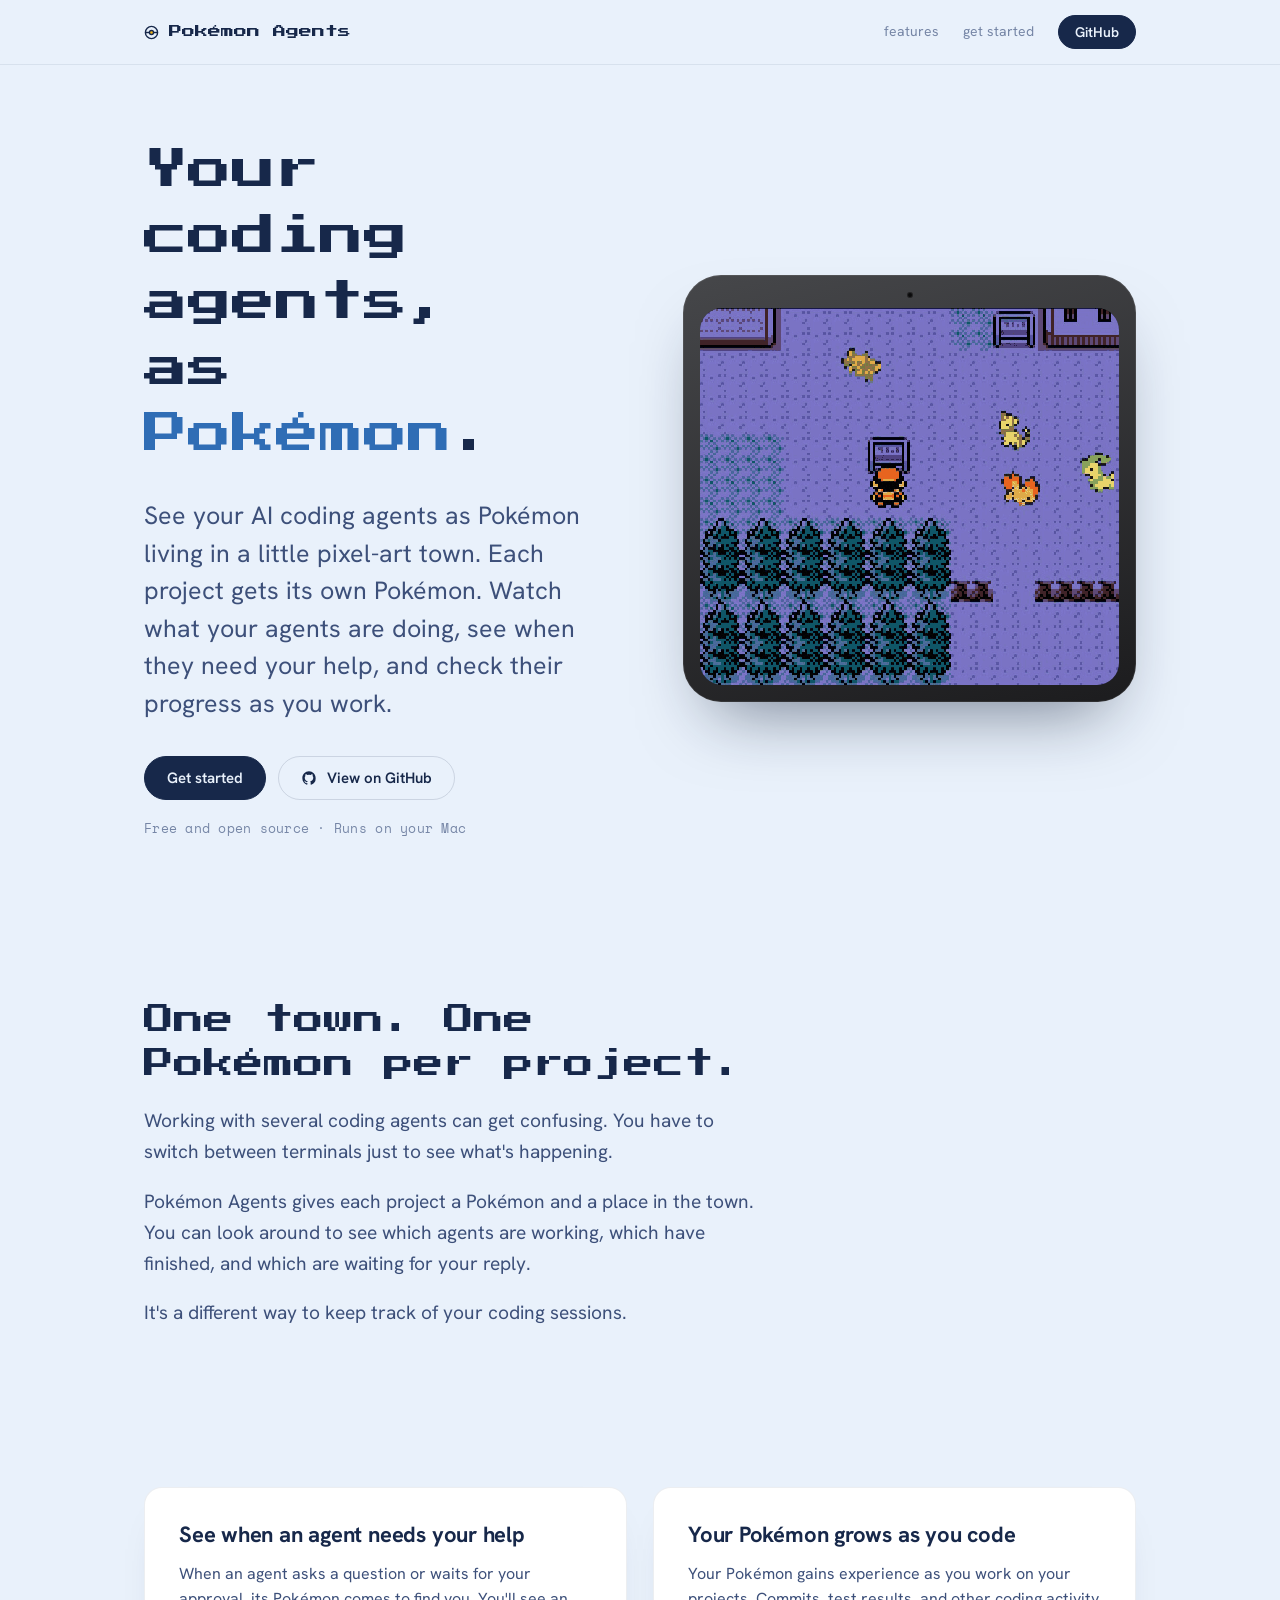
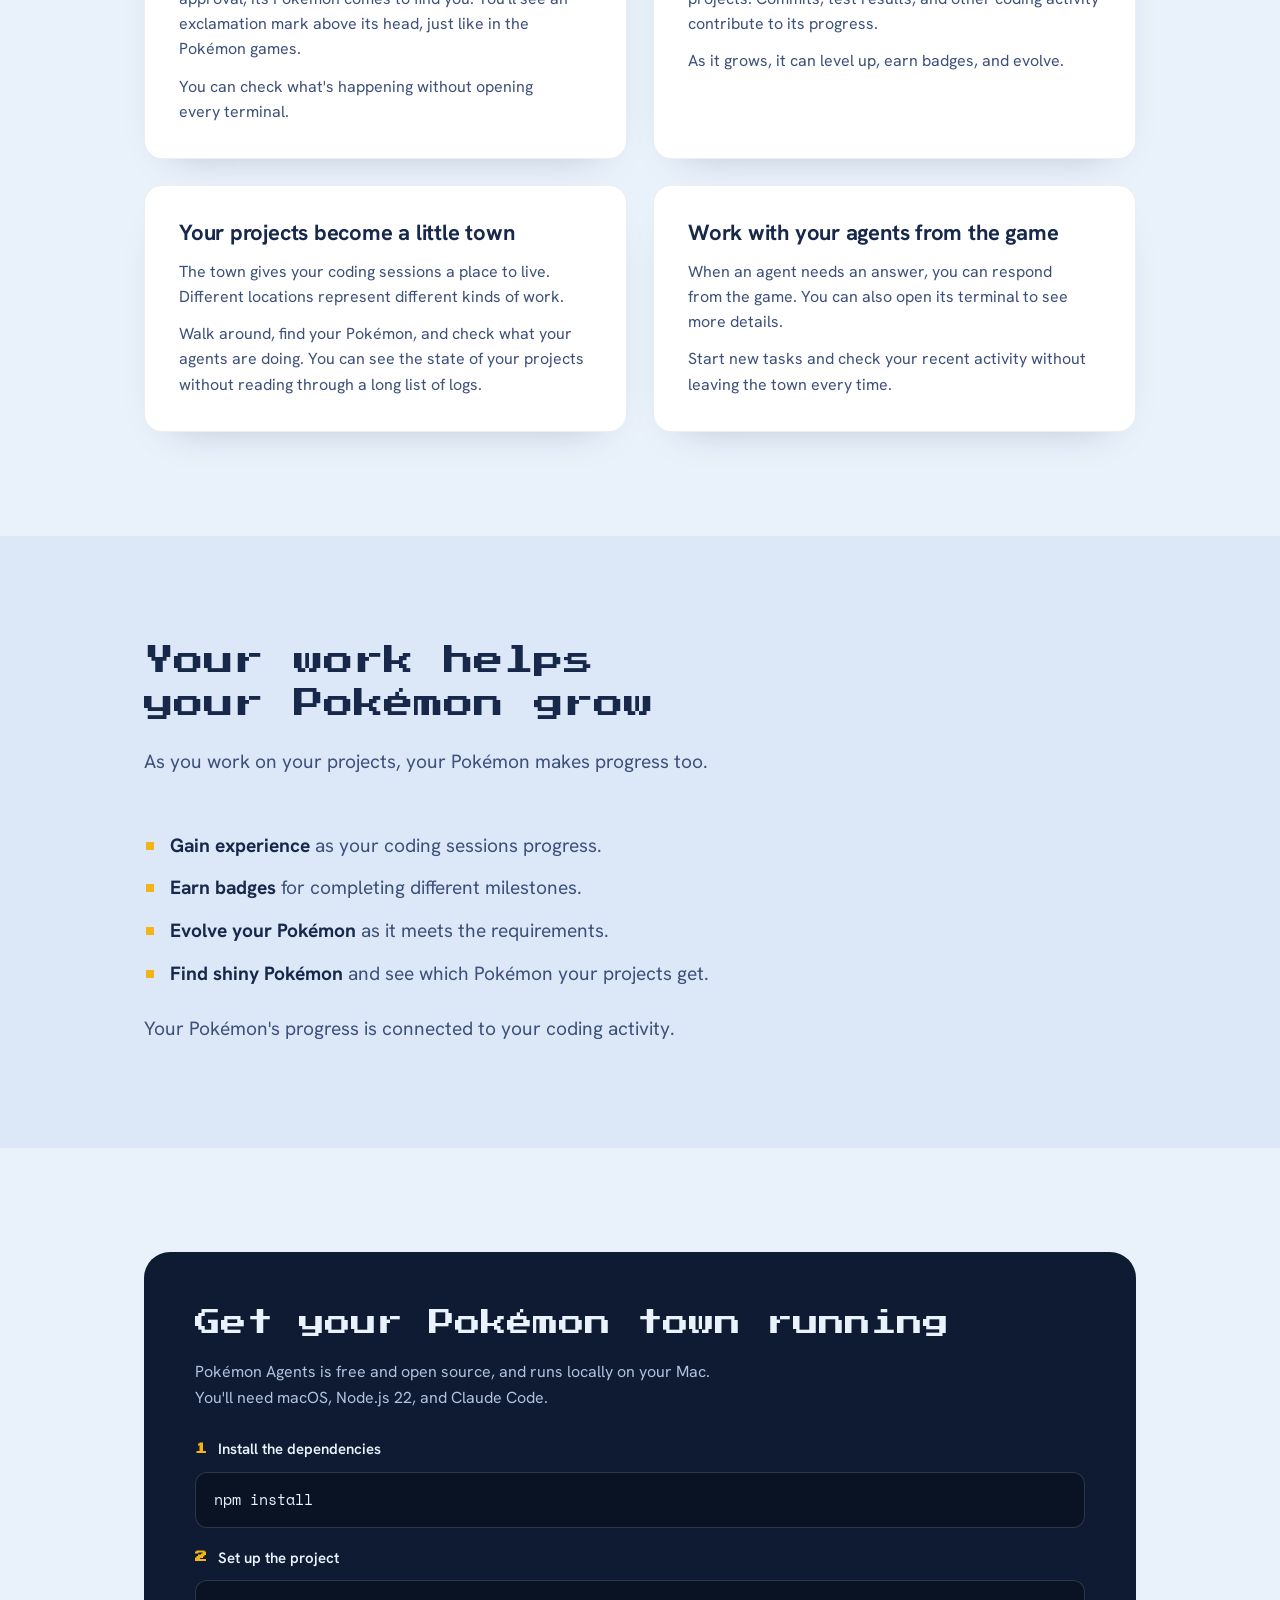
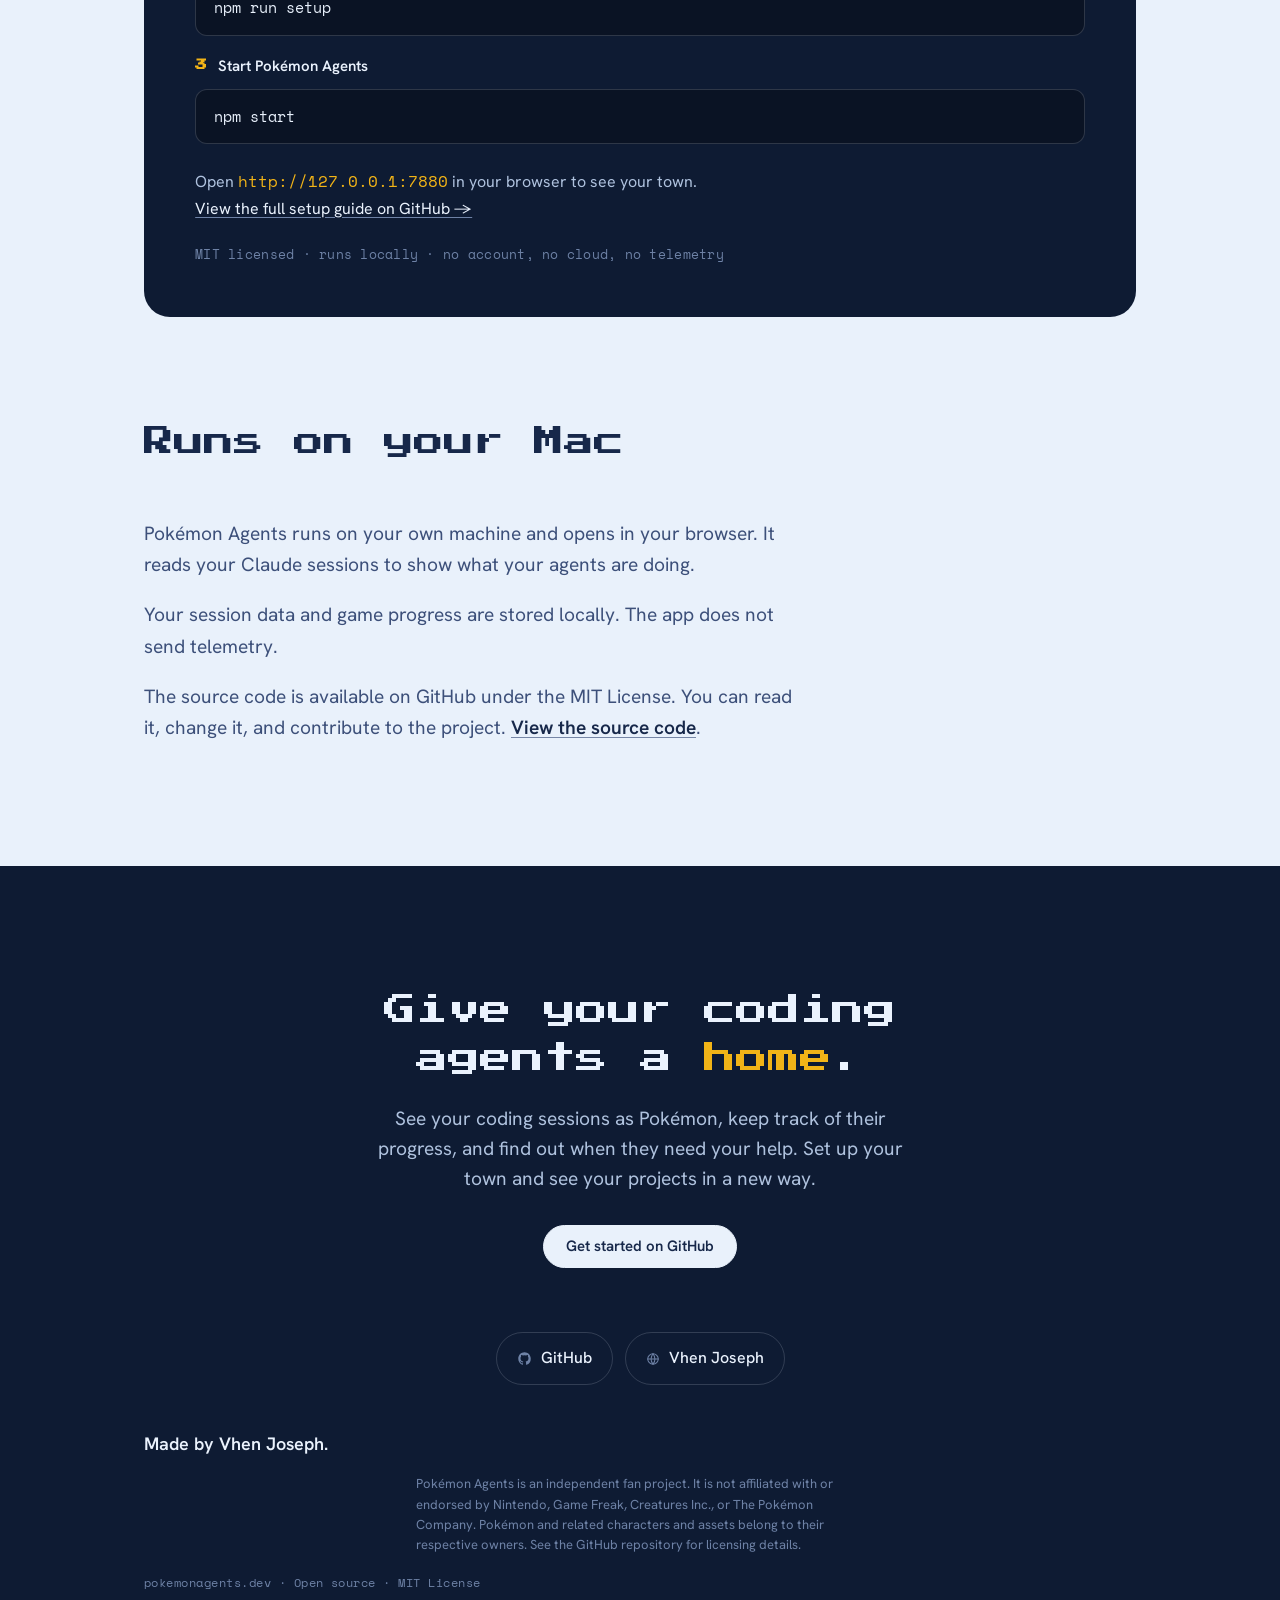
==== index.html @ 5acf507a "Expand landing to full eight-section copy from spec" ====
<!DOCTYPE html>
<html lang="en">
<head>
<meta charset="UTF-8" />
<meta name="viewport" content="width=device-width, initial-scale=1.0" />
<title>Pokémon Agents — your coding agents, as Pokémon</title>
<meta name="description" content="See your AI coding agents as Pokémon living in a little pixel-art town. Each project gets its own Pokémon — watch what your agents are doing, see when they need help, and track progress as you work. Free and open source, runs on your Mac." />
<meta name="theme-color" content="#E9F1FB" />
<link rel="canonical" href="https://pokemonagents.dev" />
<meta property="og:type" content="website" />
<meta property="og:url" content="https://pokemonagents.dev" />
<meta property="og:title" content="Pokémon Agents — your coding agents, as Pokémon" />
<meta property="og:description" content="See your AI coding agents as Pokémon living in a little pixel-art town. Each project gets its own Pokémon. Free and open source, runs on your Mac." />
<meta property="og:image" content="https://pokemonagents.dev/assets/og-pokemon-agents.png" />
<meta property="og:image:width" content="1600" />
<meta property="og:image:height" content="900" />
<meta name="twitter:card" content="summary_large_image" />
<meta name="twitter:title" content="Pokémon Agents — your coding agents, as Pokémon" />
<meta name="twitter:description" content="See your AI coding agents as Pokémon living in a little pixel-art town. Free and open source, runs on your Mac." />
<meta name="twitter:image" content="https://pokemonagents.dev/assets/og-pokemon-agents.png" />
<link rel="icon" href="data:image/svg+xml,%3Csvg xmlns='http://www.w3.org/2000/svg' viewBox='0 0 32 32'%3E%3Crect width='32' height='32' rx='7' fill='%2317284A'/%3E%3Ccircle cx='16' cy='16' r='7' fill='none' stroke='%23F2B417' stroke-width='2.5'/%3E%3Cline x1='9' y1='16' x2='23' y2='16' stroke='%23F2B417' stroke-width='2.5'/%3E%3Ccircle cx='16' cy='16' r='2.4' fill='%23E9F1FB'/%3E%3C/svg%3E" />
<link rel="preconnect" href="https://fonts.googleapis.com" />
<link rel="preconnect" href="https://fonts.gstatic.com" crossorigin />
<link href="https://fonts.googleapis.com/css2?family=Hanken+Grotesk:wght@400;500;600;700&family=Space+Mono:wght@400;700&family=Press+Start+2P&display=swap" rel="stylesheet" />
<style>
  :root {
    /* Pokémon Agents palette — a Pokémon Crystal / Violet City read: pale
       crystal-blue paper, deep navy ink, badge-gold spark. Same tokens the
       vhenjoseph.com feature card and the social assets use, so it's one brand. */
    --ground:#E9F1FB; --surface:#FFFFFF; --wash:#DCE8F8;
    --ink:#17284A; --ink-2:#3D507A; --ink-3:#7686A6;
    --accent:#2F6DB5; --sky:#BFD9F2; --gold:#F2B417; --screen:#0E1B33;
    --line:rgba(23,40,74,.14); --line-2:rgba(23,40,74,.08);
    --contrast-bg:#0E1B33; --contrast-ink:#EAF2FD; --contrast-body:#AFC2DE; --contrast-muted:#6E82A6; --contrast-line:rgba(234,242,253,.16);
    --font-sans:'Hanken Grotesk',system-ui,-apple-system,'Segoe UI',Arial,sans-serif;
    --font-mono:'Space Mono',ui-monospace,'SF Mono',Menlo,monospace;
    --font-pixel:'Press Start 2P',ui-monospace,monospace;
    --text-h2:clamp(26px,4.2vw,44px); --text-lead:clamp(19px,2vw,25px); --text-body:clamp(17px,1.5vw,20px);
    --gutter:clamp(22px,5vw,64px); --section-y:clamp(56px,9vw,104px); --content-max:1120px;
    --radius-pill:100px; --radius-card:18px;
    --ease:cubic-bezier(.22,.61,.24,1);
    --shadow-cta:0 8px 18px -10px rgba(14,27,51,.22);
  }
  * { margin:0; padding:0; box-sizing:border-box; }
  html { scroll-behavior:smooth; }
  body { background:var(--ground); color:var(--ink-2); font-family:var(--font-sans); font-size:18px; line-height:1.65; -webkit-font-smoothing:antialiased; overflow-x:hidden; }
  ::selection { background:var(--ink); color:var(--ground); }
  a { color:var(--ink); text-decoration:none; }
  img { max-width:100%; display:block; }
  .wrap { max-width:var(--content-max); margin:0 auto; padding:0 var(--gutter); }
  .sec { padding:var(--section-y) 0; scroll-margin-top:80px; }
  h1,h2,h3 { text-wrap:balance; }
  p { text-wrap:pretty; }

  /* masthead */
  .mast { position:sticky; top:0; z-index:60; background:color-mix(in srgb, var(--ground) 82%, transparent); backdrop-filter:saturate(1.1) blur(12px); -webkit-backdrop-filter:saturate(1.1) blur(12px); border-bottom:1px solid var(--line-2); }
  .mast-in { max-width:var(--content-max); margin:0 auto; padding:0 var(--gutter); height:64px; display:flex; align-items:center; justify-content:space-between; gap:20px; }
  .wordmark { display:inline-flex; align-items:center; gap:10px; font-family:var(--font-pixel); font-size:13px; color:var(--ink); letter-spacing:0; }
  .wordmark .ball { width:15px; height:15px; flex:none; }
  .nav { display:flex; gap:24px; font-size:14px; align-items:center; }
  .mast-link { position:relative; color:var(--ink-3); padding:6px 0; transition:color .2s var(--ease); }
  .mast-link::after { content:""; position:absolute; left:0; bottom:0; width:100%; height:1.5px; background:var(--accent); transform:scaleX(0); transform-origin:left; transition:transform .25s var(--ease); }
  .mast-link:hover { color:var(--ink); }
  .mast-link:hover::after { transform:scaleX(1); }

  /* buttons */
  .btn { display:inline-flex; align-items:center; gap:10px; padding:13px 22px; font-family:var(--font-sans); font-size:15px; font-weight:600; line-height:1; white-space:nowrap; border-radius:var(--radius-pill); cursor:pointer; border:1px solid var(--ink); transition:transform .4s var(--ease), background .3s var(--ease), color .3s var(--ease), border-color .3s var(--ease), box-shadow .4s var(--ease); }
  .btn-primary { background:var(--ink); color:var(--ground); border-color:var(--ink); }
  .btn-ghost { background:transparent; color:var(--ink); border-color:var(--line); }
  .btn-invert { background:var(--ground); color:var(--ink); border-color:var(--ground); }
  .btn:hover { transform:translateY(-3px); box-shadow:var(--shadow-cta); }
  .btn-ghost:hover { background:var(--ink); color:var(--ground); border-color:var(--ink); }
  .btn-invert:hover { background:#fff; border-color:#fff; }
  .btn svg { display:block; }

  /* hero */
  .hero-grid { display:grid; grid-template-columns:minmax(0,1.05fr) minmax(0,1fr); gap:clamp(28px,5vw,66px); align-items:center; padding:clamp(44px,8vh,92px) 0 clamp(30px,5vw,56px); }
  .hero h1 { font-family:var(--font-pixel); font-weight:400; color:var(--ink); font-size:clamp(26px,3.6vw,44px); line-height:1.5; letter-spacing:0; margin:0; }
  .hero h1 em { font-style:normal; color:var(--accent); }
  .hero-lead { margin-top:clamp(22px,3vw,30px); max-width:46ch; font-size:var(--text-lead); line-height:1.5; color:var(--ink-2); }
  .hero-cta { display:flex; flex-wrap:wrap; gap:12px; margin-top:clamp(26px,3vw,34px); }
  .hero-meta { margin-top:18px; font-family:var(--font-mono); font-size:13px; letter-spacing:.02em; color:var(--ink-3); }
  .hero-media { display:flex; justify-content:center; align-items:center; }

  /* a handheld-style frame echoing the social cards */
  .device { width:100%; max-width:460px; background:linear-gradient(165deg,#46474a,#1c1c1e); border-radius:clamp(20px,4vw,38px);
    padding:clamp(10px,2.3vw,17px); box-shadow:0 36px 70px -30px rgba(14,27,51,.55), inset 0 0 0 1px rgba(255,255,255,.08); }
  .device-cam { width:100%; display:flex; justify-content:center; padding-bottom:clamp(6px,1.4vw,10px); }
  .device-cam::before { content:""; width:6px; height:6px; border-radius:50%; background:#0a0a0b; box-shadow:inset 0 0 0 1px rgba(255,255,255,.1); }
  .device-screen { border-radius:clamp(12px,2.8vw,22px); overflow:hidden; background:#000; line-height:0; }
  .device-screen img { width:100%; height:auto; display:block; image-rendering:pixelated; }

  /* section heads */
  .sec-head { max-width:62ch; margin-bottom:clamp(34px,5vw,54px); }
  .sec-head.center { margin-left:auto; margin-right:auto; text-align:center; }
  .sec-head h2 { font-family:var(--font-pixel); font-weight:400; font-size:clamp(20px,2.7vw,30px); line-height:1.45; letter-spacing:0; color:var(--ink); margin:0; }
  .sec-head .support { font-size:var(--text-body); color:var(--ink-2); line-height:1.6; margin-top:20px; max-width:58ch; }
  .sec-head.center .support { margin-left:auto; margin-right:auto; }
  .sec-head .support + .support { margin-top:1em; }
  .sec-head .support b { color:var(--ink); font-weight:700; }

  /* feature cards (2 x 2) */
  .features { display:grid; grid-template-columns:repeat(2,1fr); gap:clamp(16px,2.4vw,26px); }
  .feat { background:var(--surface); border:1px solid var(--line-2); border-radius:var(--radius-card); padding:clamp(26px,2.8vw,34px); box-shadow:0 18px 40px -30px rgba(23,40,74,.35); }
  .feat h3 { font-family:var(--font-sans); font-weight:700; font-size:clamp(19px,1.8vw,22px); color:var(--ink); margin:0 0 12px; letter-spacing:-.01em; line-height:1.2; }
  .feat p { font-size:16px; line-height:1.58; color:var(--ink-2); }
  .feat p + p { margin-top:12px; }

  /* progression band */
  .band { background:var(--wash); }
  .prog-list { list-style:none; display:grid; gap:14px; max-width:60ch; margin:4px 0 24px; }
  .prog-list li { position:relative; padding-left:26px; font-size:var(--text-body); line-height:1.5; color:var(--ink-2); }
  .prog-list li::before { content:""; position:absolute; left:2px; top:.52em; width:8px; height:8px; background:var(--gold); }
  .prog-list li b { color:var(--ink); font-weight:700; }
  .prog-close { font-size:var(--text-body); color:var(--ink-2); max-width:58ch; }

  /* getting started — dark card with numbered steps */
  .run { background:var(--contrast-bg); color:var(--contrast-ink); border-radius:clamp(18px,2.6vw,26px); padding:clamp(30px,4vw,54px); }
  .run h2 { font-family:var(--font-pixel); font-weight:400; font-size:clamp(18px,2.4vw,26px); line-height:1.5; color:var(--contrast-ink); margin:0 0 16px; }
  .run p { color:var(--contrast-body); font-size:16px; max-width:60ch; }
  .run p a { color:var(--contrast-ink); text-decoration:underline; text-underline-offset:3px; text-decoration-color:var(--contrast-muted); }
  .steps { display:grid; gap:18px; margin:26px 0 24px; }
  .step-label { font-family:var(--font-sans); font-weight:600; font-size:15px; color:var(--contrast-ink); margin-bottom:10px; display:flex; align-items:center; gap:11px; }
  .step-n { font-family:var(--font-pixel); font-size:12px; color:var(--gold); }
  .code { font-family:var(--font-mono); font-size:clamp(13px,1.4vw,15px); line-height:1.7; background:rgba(0,0,0,.28); border:1px solid var(--contrast-line); border-radius:12px; padding:14px 18px; color:var(--contrast-ink); overflow-x:auto; }
  .run .open-line { margin-top:4px; }
  .run .open-line .g { color:var(--gold); font-family:var(--font-mono); }
  .run-meta { margin-top:22px; font-size:13px; color:var(--contrast-muted); font-family:var(--font-mono); letter-spacing:.02em; }

  /* prose (privacy) */
  .prose p { font-size:var(--text-body); color:var(--ink-2); line-height:1.62; max-width:60ch; margin-bottom:1em; }
  .prose a.u { text-decoration:underline; text-underline-offset:3px; text-decoration-color:var(--ink-3); font-weight:600; }

  /* final CTA + footer (one dark region) */
  .final { background:var(--contrast-bg); color:var(--contrast-ink); text-align:center; padding:clamp(64px,10vw,120px) var(--gutter) clamp(44px,6vw,64px); }
  .final h2 { font-family:var(--font-pixel); font-weight:400; color:var(--contrast-ink); font-size:clamp(20px,3vw,32px); line-height:1.5; max-width:22ch; margin:0 auto; }
  .final h2 em { font-style:normal; color:var(--gold); }
  .final p { color:var(--contrast-body); font-size:var(--text-body); line-height:1.55; max-width:52ch; margin:22px auto 32px; }
  .footer { background:var(--contrast-bg); color:var(--contrast-ink); }
  .footer-in { max-width:var(--content-max); margin:0 auto; padding:0 var(--gutter) clamp(50px,7vw,80px); }
  .link-pills { display:flex; flex-wrap:wrap; justify-content:center; gap:12px; margin-bottom:44px; }
  .link-pill { display:inline-flex; align-items:center; gap:9px; font-family:var(--font-sans); font-size:16px; font-weight:500; padding:12px 20px; border-radius:var(--radius-pill); border:1px solid var(--contrast-line); color:var(--contrast-ink); transition:background .2s var(--ease), color .2s var(--ease); }
  .link-pill svg { color:var(--contrast-muted); transition:color .2s var(--ease); }
  .link-pill:hover { background:var(--contrast-ink); color:var(--contrast-bg); }
  .link-pill:hover svg { color:var(--contrast-bg); }
  .foot-made { font-weight:600; color:var(--contrast-ink); margin-bottom:16px; }
  .disclaimer { font-size:13px; line-height:1.55; color:var(--contrast-muted); max-width:64ch; margin:0 auto 10px; }
  .colophon { margin-top:18px; font-family:var(--font-mono); font-size:12px; color:var(--contrast-muted); letter-spacing:.04em; }

  @media (max-width:820px) { .features { grid-template-columns:1fr; } }
  @media (max-width:768px) {
    .hero-grid { grid-template-columns:1fr; }
    .hero-grid .hero-media { order:-1; }
    .nav .mast-link { display:none; }
  }
  @media (prefers-reduced-motion:reduce) { html { scroll-behavior:auto; } }
</style>
</head>
<body>

<header class="mast">
  <div class="mast-in">
    <a href="#top" class="wordmark">
      <svg class="ball" viewBox="0 0 32 32" aria-hidden="true"><circle cx="16" cy="16" r="13" fill="none" stroke="#17284A" stroke-width="3"/><line x1="3" y1="16" x2="29" y2="16" stroke="#17284A" stroke-width="3"/><circle cx="16" cy="16" r="4.4" fill="#F2B417" stroke="#17284A" stroke-width="3"/></svg>
      <span>Pokémon Agents</span>
    </a>
    <nav class="nav">
      <a href="#features" class="mast-link">features</a>
      <a href="#start" class="mast-link">get started</a>
      <a class="btn btn-primary" href="https://github.com/techykamatis/pokemon-agents" target="_blank" rel="noopener" style="padding:9px 16px;font-size:14px">GitHub</a>
    </nav>
  </div>
</header>

<main id="top">
  <!-- 1. HERO -->
  <div class="wrap">
    <section class="hero hero-grid">
      <div>
        <h1>Your coding agents,<br>as <em>Pokémon</em>.</h1>
        <p class="hero-lead">See your AI coding agents as Pokémon living in a little pixel-art town. Each project gets its own Pokémon. Watch what your agents are doing, see when they need your help, and check their progress as you work.</p>
        <div class="hero-cta">
          <a class="btn btn-primary" href="#start">Get started</a>
          <a class="btn btn-ghost" href="https://github.com/techykamatis/pokemon-agents" target="_blank" rel="noopener">
            <svg viewBox="0 0 24 24" width="16" height="16" fill="currentColor" aria-hidden="true"><path d="M12 2C6.48 2 2 6.58 2 12.25c0 4.53 2.87 8.37 6.84 9.73.5.1.68-.22.68-.49l-.01-1.9c-2.78.62-3.37-1.2-3.37-1.2-.46-1.18-1.11-1.5-1.11-1.5-.9-.63.07-.62.07-.62 1 .07 1.53 1.05 1.53 1.05.9 1.56 2.35 1.11 2.92.85.09-.66.35-1.11.63-1.37-2.22-.26-4.55-1.14-4.55-5.06 0-1.12.39-2.03 1.03-2.75-.1-.26-.45-1.3.1-2.7 0 0 .84-.28 2.75 1.05a9.36 9.36 0 0 1 5 0c1.91-1.33 2.75-1.05 2.75-1.05.55 1.4.2 2.44.1 2.7.64.72 1.03 1.63 1.03 2.75 0 3.93-2.34 4.81-4.57 5.06.36.31.68.94.68 1.9l-.01 2.81c0 .27.18.6.69.49A10.02 10.02 0 0 0 22 12.25C22 6.58 17.52 2 12 2z"/></svg>
            <span>View on GitHub</span>
          </a>
        </div>
        <p class="hero-meta">Free and open source · Runs on your Mac</p>
      </div>
      <div class="hero-media">
        <div class="device">
          <div class="device-cam"></div>
          <div class="device-screen">
            <img src="assets/pokemon-agents-demo.gif" width="640" height="576" alt="Pokémon Agents demo: coding sessions as creatures around a top-down town, levelling up and evolving as the work lands, with one walking up to ask a question." />
          </div>
        </div>
      </div>
    </section>
  </div>

  <!-- 2. INTRODUCTION -->
  <div class="wrap">
    <section id="intro" class="sec">
      <div class="sec-head">
        <h2>One town. One Pokémon per project.</h2>
        <p class="support">Working with several coding agents can get confusing. You have to switch between terminals just to see what's happening.</p>
        <p class="support">Pokémon Agents gives each project a Pokémon and a place in the town. You can look around to see which agents are working, which have finished, and which are waiting for your reply.</p>
        <p class="support">It's a different way to keep track of your coding sessions.</p>
      </div>
    </section>
  </div>

  <!-- 3. FEATURES -->
  <div class="wrap">
    <section id="features" class="sec" style="padding-top:0">
      <div class="features">
        <div class="feat">
          <h3>See when an agent needs your help</h3>
          <p>When an agent asks a question or waits for your approval, its Pokémon comes to find you. You'll see an exclamation mark above its head, just like in the Pokémon games.</p>
          <p>You can check what's happening without opening every terminal.</p>
        </div>
        <div class="feat">
          <h3>Your Pokémon grows as you code</h3>
          <p>Your Pokémon gains experience as you work on your projects. Commits, test results, and other coding activity contribute to its progress.</p>
          <p>As it grows, it can level up, earn badges, and evolve.</p>
        </div>
        <div class="feat">
          <h3>Your projects become a little town</h3>
          <p>The town gives your coding sessions a place to live. Different locations represent different kinds of work.</p>
          <p>Walk around, find your Pokémon, and check what your agents are doing. You can see the state of your projects without reading through a long list of logs.</p>
        </div>
        <div class="feat">
          <h3>Work with your agents from the game</h3>
          <p>When an agent needs an answer, you can respond from the game. You can also open its terminal to see more details.</p>
          <p>Start new tasks and check your recent activity without leaving the town every time.</p>
        </div>
      </div>
    </section>
  </div>

  <!-- 4. PROGRESSION -->
  <div class="band">
    <div class="wrap">
      <section class="sec">
        <div class="sec-head">
          <h2>Your work helps your Pokémon grow</h2>
          <p class="support">As you work on your projects, your Pokémon makes progress too.</p>
        </div>
        <ul class="prog-list">
          <li><b>Gain experience</b> as your coding sessions progress.</li>
          <li><b>Earn badges</b> for completing different milestones.</li>
          <li><b>Evolve your Pokémon</b> as it meets the requirements.</li>
          <li><b>Find shiny Pokémon</b> and see which Pokémon your projects get.</li>
        </ul>
        <p class="prog-close">Your Pokémon's progress is connected to your coding activity.</p>
      </section>
    </div>
  </div>

  <!-- 5. GETTING STARTED -->
  <div class="wrap">
    <section id="start" class="sec">
      <div class="run">
        <h2>Get your Pokémon town running</h2>
        <p>Pokémon Agents is free and open source, and runs locally on your Mac. You'll need macOS, Node.js 22, and Claude Code.</p>
        <div class="steps">
          <div>
            <div class="step-label"><span class="step-n">1</span> Install the dependencies</div>
            <div class="code">npm install</div>
          </div>
          <div>
            <div class="step-label"><span class="step-n">2</span> Set up the project</div>
            <div class="code">npm run setup</div>
          </div>
          <div>
            <div class="step-label"><span class="step-n">3</span> Start Pokémon Agents</div>
            <div class="code">npm start</div>
          </div>
        </div>
        <p class="open-line">Open <span class="g">http://127.0.0.1:7880</span> in your browser to see your town. <a href="https://github.com/techykamatis/pokemon-agents" target="_blank" rel="noopener">View the full setup guide on GitHub →</a></p>
        <div class="run-meta">MIT licensed · runs locally · no account, no cloud, no telemetry</div>
      </div>
    </section>
  </div>

  <!-- 6. PRIVACY & OPEN SOURCE -->
  <div class="wrap">
    <section id="privacy" class="sec" style="padding-top:0">
      <div class="sec-head">
        <h2>Runs on your Mac</h2>
      </div>
      <div class="prose">
        <p>Pokémon Agents runs on your own machine and opens in your browser. It reads your Claude sessions to show what your agents are doing.</p>
        <p>Your session data and game progress are stored locally. The app does not send telemetry.</p>
        <p>The source code is available on GitHub under the MIT License. You can read it, change it, and contribute to the project. <a class="u" href="https://github.com/techykamatis/pokemon-agents" target="_blank" rel="noopener">View the source code</a>.</p>
      </div>
    </section>
  </div>
</main>

<!-- 7. FINAL CTA -->
<section class="final">
  <h2>Give your coding agents a <em>home</em>.</h2>
  <p>See your coding sessions as Pokémon, keep track of their progress, and find out when they need your help. Set up your town and see your projects in a new way.</p>
  <a class="btn btn-invert" href="https://github.com/techykamatis/pokemon-agents" target="_blank" rel="noopener">Get started on GitHub</a>
</section>

<!-- 8. FOOTER -->
<footer class="footer">
  <div class="footer-in">
    <div class="link-pills">
      <a class="link-pill" href="https://github.com/techykamatis/pokemon-agents" target="_blank" rel="noopener"><svg viewBox="0 0 24 24" width="15" height="15" fill="currentColor"><path d="M12 2C6.48 2 2 6.58 2 12.25c0 4.53 2.87 8.37 6.84 9.73.5.1.68-.22.68-.49l-.01-1.9c-2.78.62-3.37-1.2-3.37-1.2-.46-1.18-1.11-1.5-1.11-1.5-.9-.63.07-.62.07-.62 1 .07 1.53 1.05 1.53 1.05.9 1.56 2.35 1.11 2.92.85.09-.66.35-1.11.63-1.37-2.22-.26-4.55-1.14-4.55-5.06 0-1.12.39-2.03 1.03-2.75-.1-.26-.45-1.3.1-2.7 0 0 .84-.28 2.75 1.05a9.36 9.36 0 0 1 5 0c1.91-1.33 2.75-1.05 2.75-1.05.55 1.4.2 2.44.1 2.7.64.72 1.03 1.63 1.03 2.75 0 3.93-2.34 4.81-4.57 5.06.36.31.68.94.68 1.9l-.01 2.81c0 .27.18.6.69.49A10.02 10.02 0 0 0 22 12.25C22 6.58 17.52 2 12 2z"/></svg>GitHub</a>
      <a class="link-pill" href="https://vhenjoseph.com" target="_blank" rel="noopener"><svg viewBox="0 0 24 24" width="14" height="14" fill="none" stroke="currentColor" stroke-width="1.8" stroke-linecap="round" stroke-linejoin="round"><circle cx="12" cy="12" r="9"/><path d="M3 12h18M12 3a15 15 0 0 1 0 18M12 3a15 15 0 0 0 0 18"/></svg>Vhen Joseph</a>
    </div>
    <p class="foot-made">Made by Vhen Joseph.</p>
    <p class="disclaimer">Pokémon Agents is an independent fan project. It is not affiliated with or endorsed by Nintendo, Game Freak, Creatures Inc., or The Pokémon Company. Pokémon and related characters and assets belong to their respective owners. See the GitHub repository for licensing details.</p>
    <div class="colophon">pokemonagents.dev · Open source · MIT License</div>
  </div>
</footer>

</body>
</html>
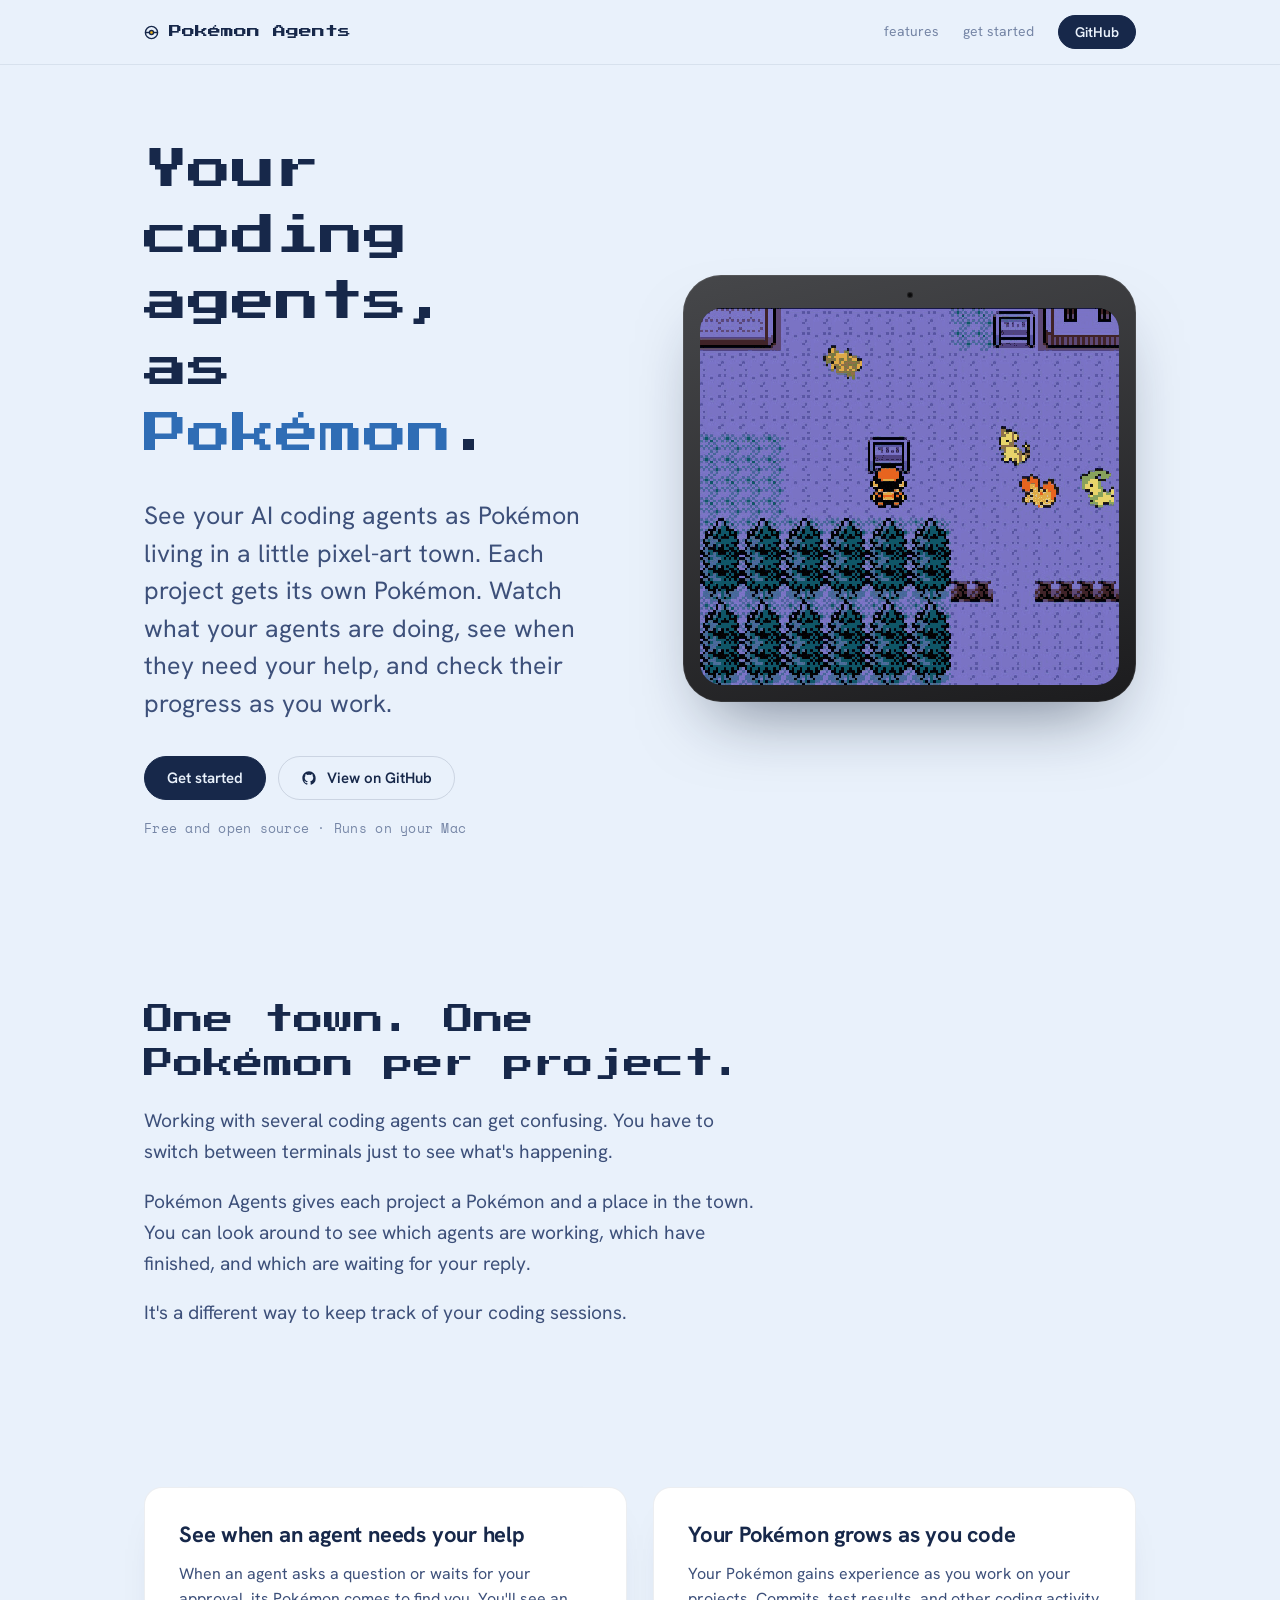
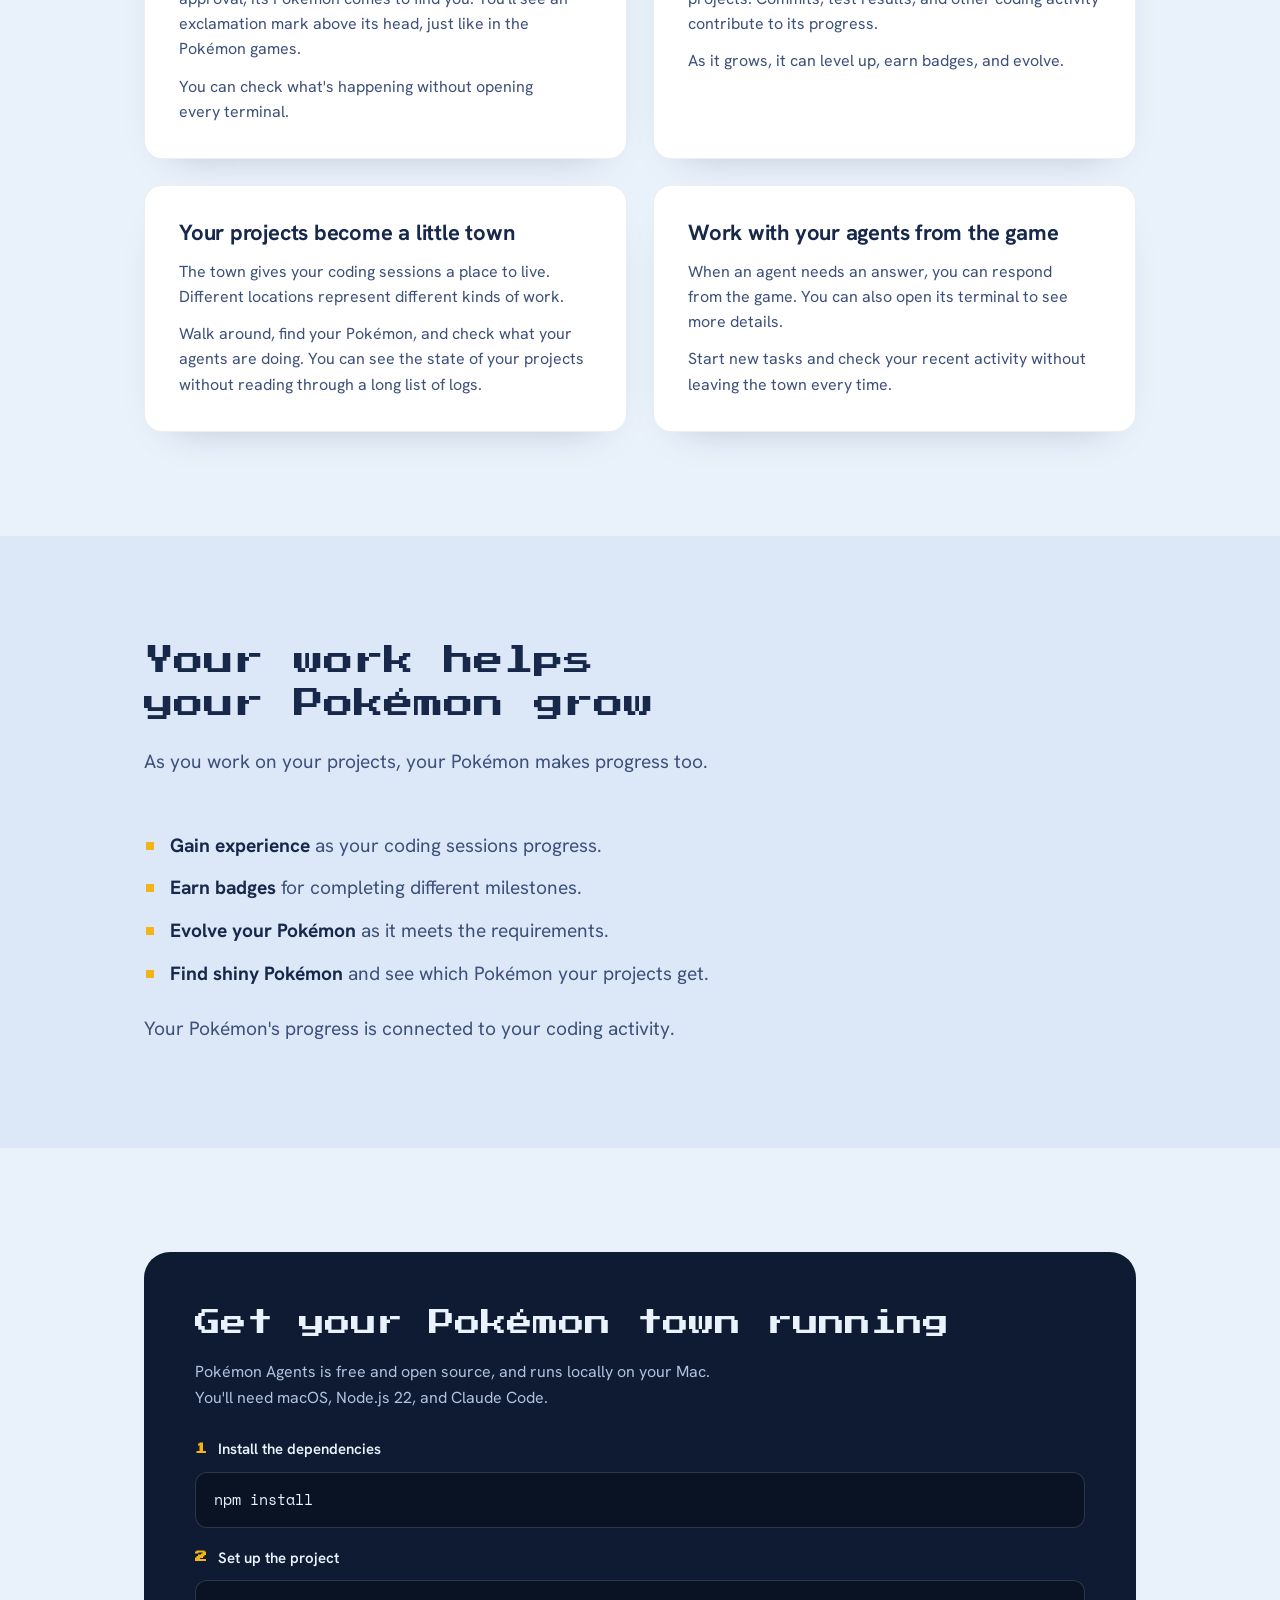
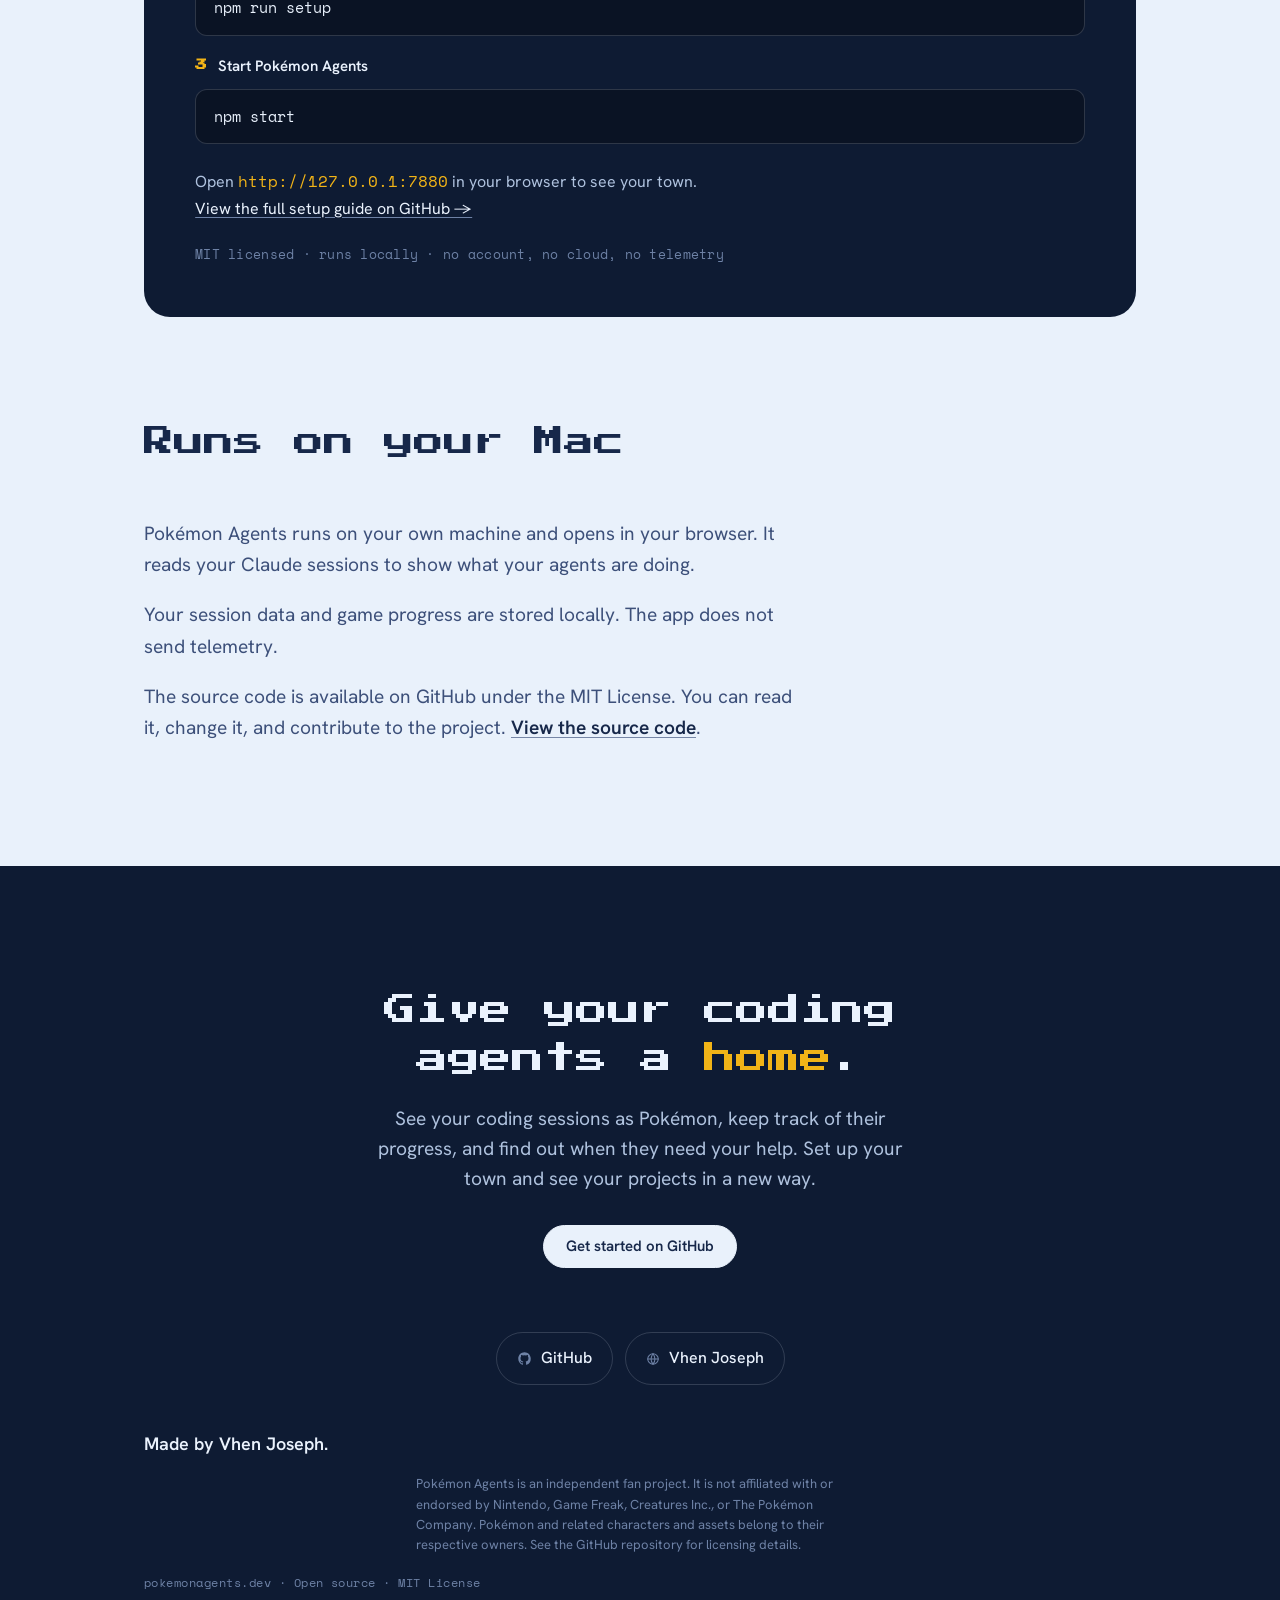
==== commit ceac8368: "Add Microsoft Clarity analytics" ====
--- a/index.html
+++ b/index.html
@@ -155,6 +155,14 @@
   }
   @media (prefers-reduced-motion:reduce) { html { scroll-behavior:auto; } }
 </style>
+<!-- Microsoft Clarity -->
+<script type="text/javascript">
+    (function(c,l,a,r,i,t,y){
+        c[a]=c[a]||function(){(c[a].q=c[a].q||[]).push(arguments)};
+        t=l.createElement(r);t.async=1;t.src="https://www.clarity.ms/tag/"+i;
+        y=l.getElementsByTagName(r)[0];y.parentNode.insertBefore(t,y);
+    })(window, document, "clarity", "script", "yy0ae7xp9o");
+</script>
 </head>
 <body>
 
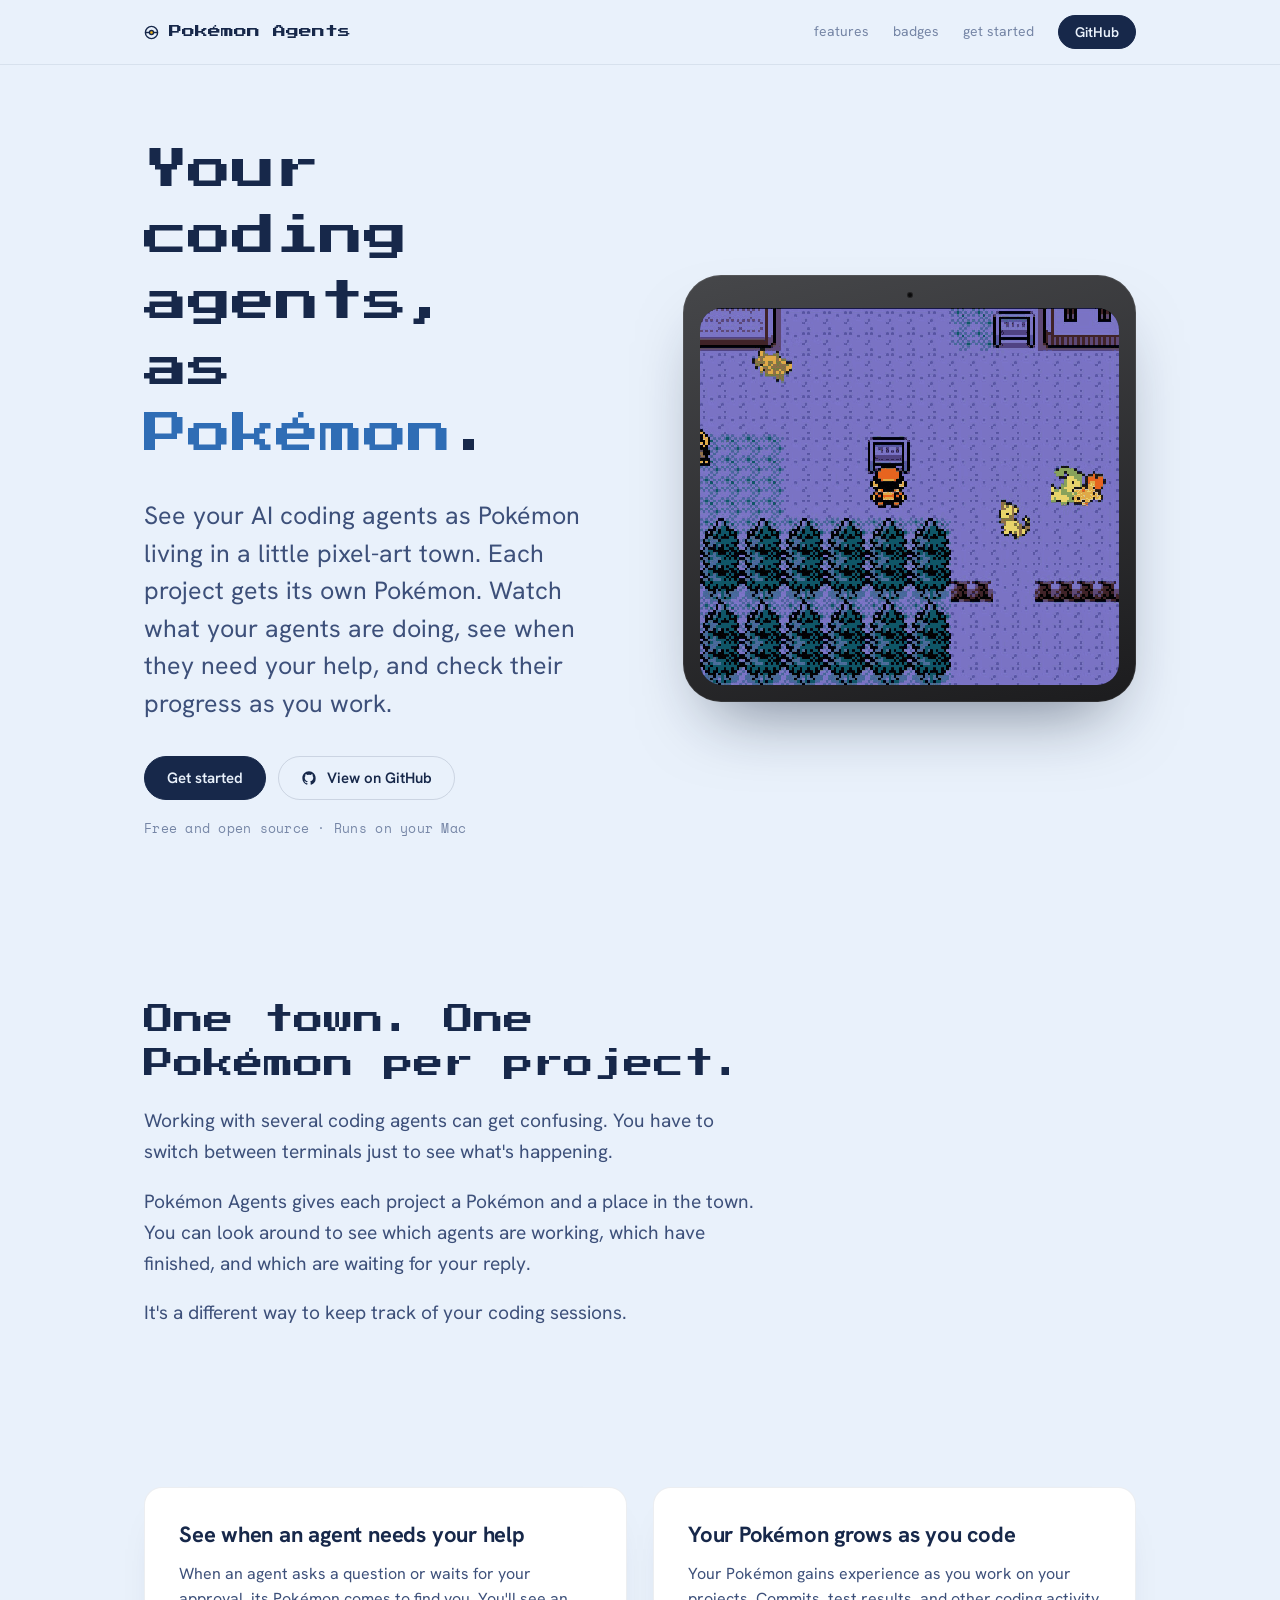
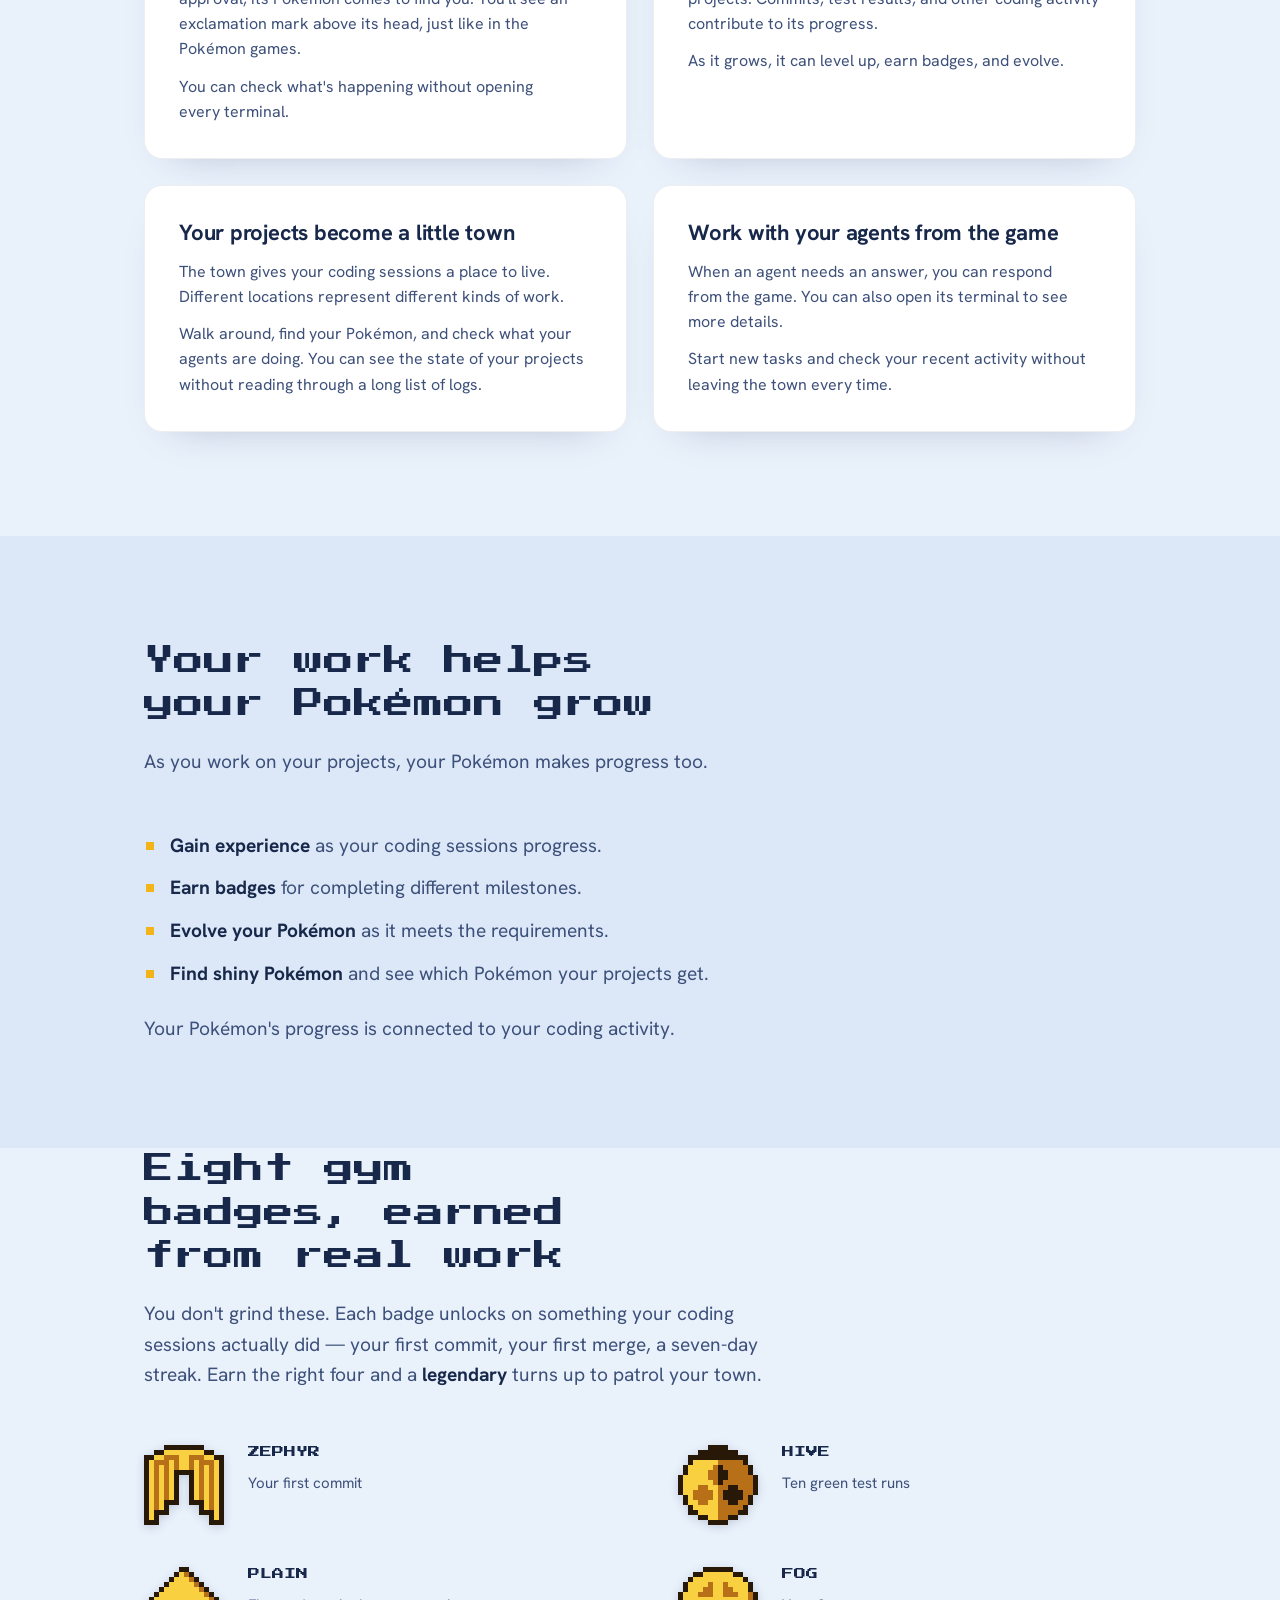
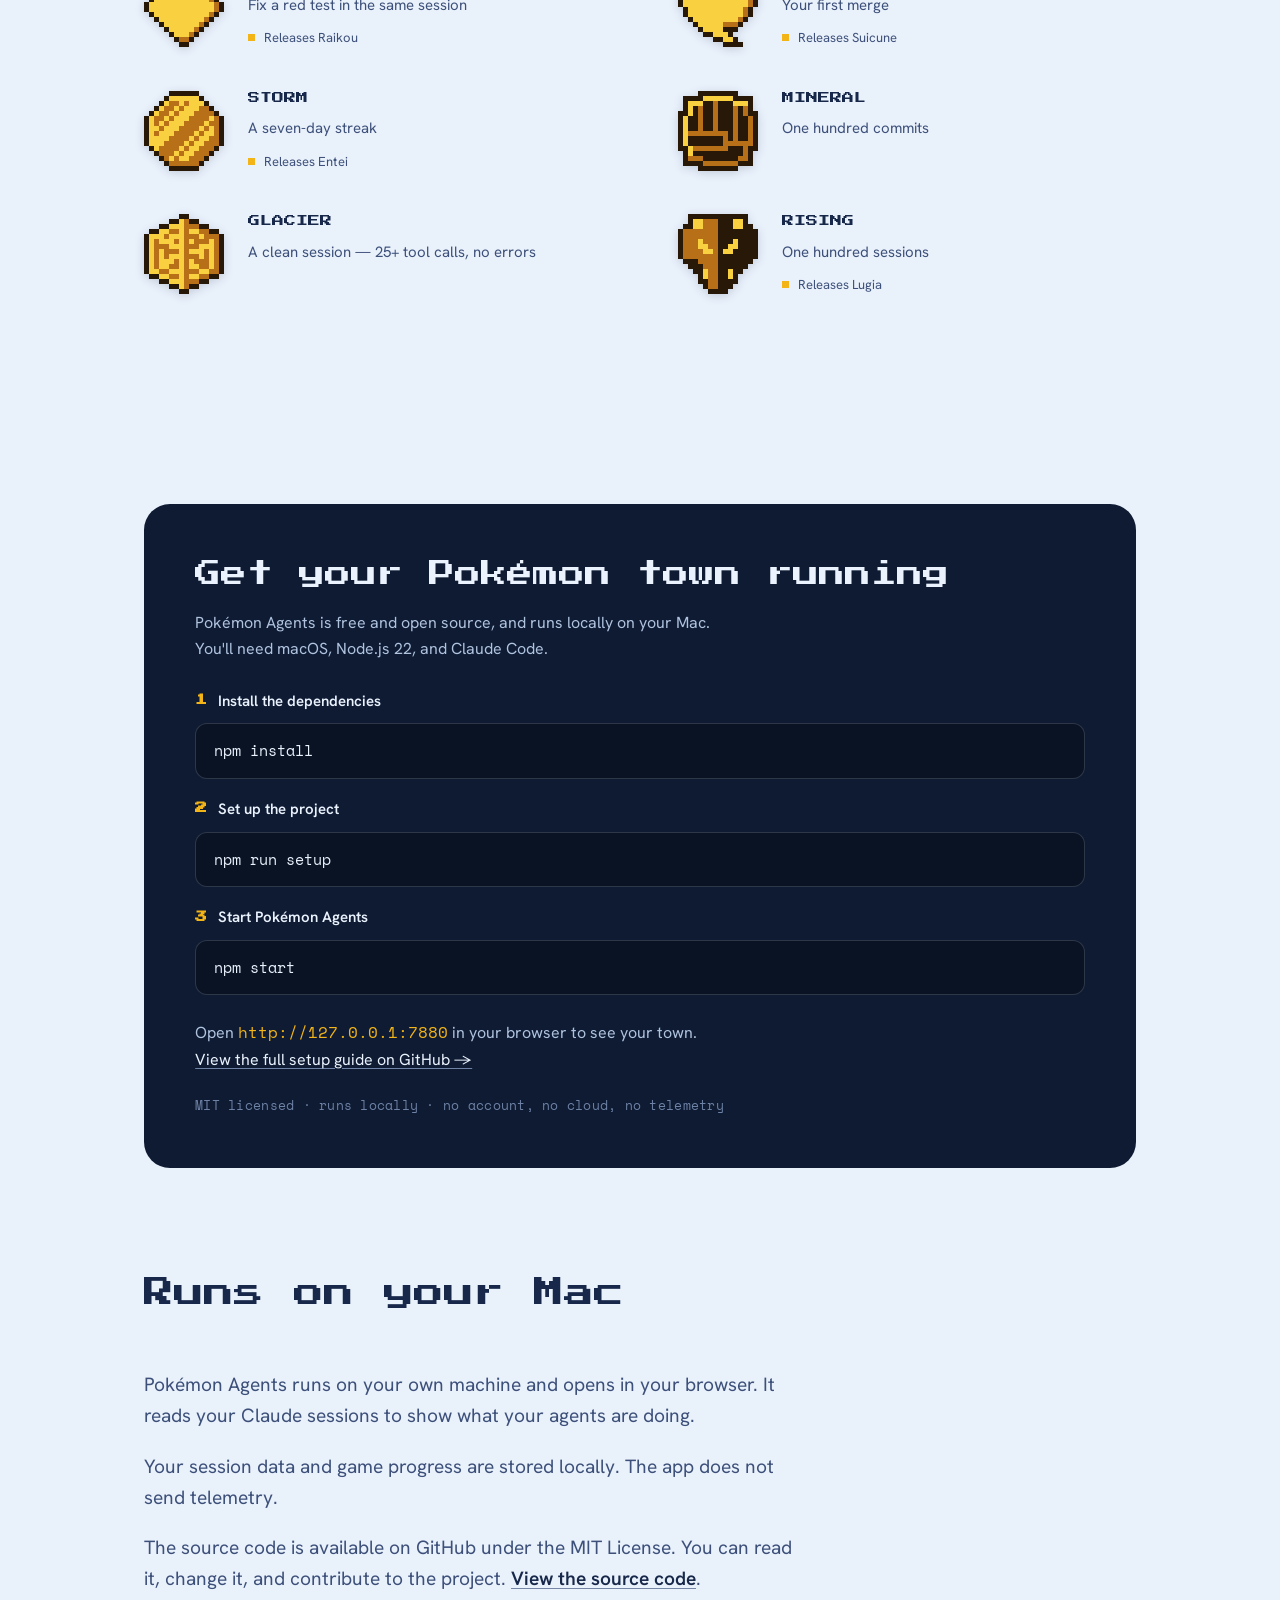
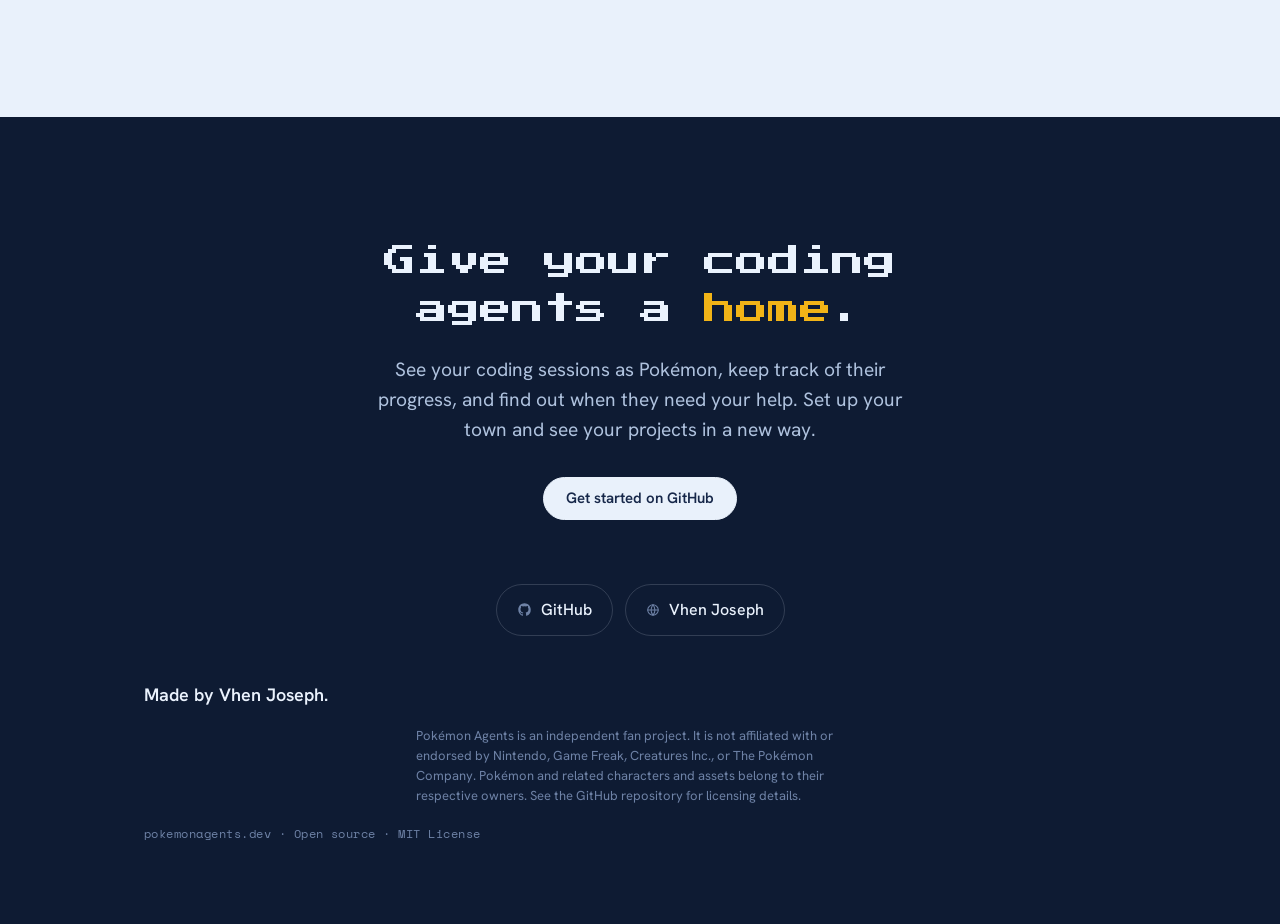
==== commit bccc86cd: "feat(badges): add gym badges section to the landing page Eight gym badges rendered from the game's r" ====
--- a/index.html
+++ b/index.html
@@ -114,6 +114,19 @@
   .prog-list li b { color:var(--ink); font-weight:700; }
   .prog-close { font-size:var(--text-body); color:var(--ink-2); max-width:58ch; }
 
+  /* badges — a trainer's badge ledger: each real sprite beside what earns it,
+     set straight on the paper like the in-game trainer card (which is light blue,
+     not a dark panel). No card wrapper, no centered tile grid. */
+  .badge-grid { display:grid; grid-template-columns:repeat(2,minmax(0,1fr)); gap:clamp(28px,3.4vw,42px) clamp(40px,6vw,88px); }
+  .badge { display:grid; grid-template-columns:auto 1fr; align-items:start; gap:clamp(16px,2.2vw,24px); }
+  .badge .slot { line-height:0; }
+  .badge canvas { image-rendering:pixelated; filter:drop-shadow(0 2px 4px rgba(23,40,74,.18)); }
+  .badge .bname { font-family:var(--font-pixel); font-size:12px; color:var(--ink); line-height:1.3; margin-bottom:11px; }
+  .badge .bwhy { font-size:15px; color:var(--ink-2); line-height:1.5; }
+  .badge .brel { font-size:13px; color:var(--ink-2); margin-top:11px; display:flex; align-items:center; gap:9px; }
+  .badge .brel::before { content:""; width:7px; height:7px; background:var(--gold); flex:none; }
+  @media (max-width:620px) { .badge-grid { grid-template-columns:1fr; } }
+
   /* getting started — dark card with numbered steps */
   .run { background:var(--contrast-bg); color:var(--contrast-ink); border-radius:clamp(18px,2.6vw,26px); padding:clamp(30px,4vw,54px); }
   .run h2 { font-family:var(--font-pixel); font-weight:400; font-size:clamp(18px,2.4vw,26px); line-height:1.5; color:var(--contrast-ink); margin:0 0 16px; }
@@ -174,6 +187,7 @@
     </a>
     <nav class="nav">
       <a href="#features" class="mast-link">features</a>
+      <a href="#badges" class="mast-link">badges</a>
       <a href="#start" class="mast-link">get started</a>
       <a class="btn btn-primary" href="https://github.com/techykamatis/pokemon-agents" target="_blank" rel="noopener" style="padding:9px 16px;font-size:14px">GitHub</a>
     </nav>
@@ -266,7 +280,51 @@
     </div>
   </div>
 
-  <!-- 5. GETTING STARTED -->
+  <!-- 5. BADGES -->
+  <div class="wrap">
+    <section id="badges" class="sec" style="padding-top:0">
+      <div class="sec-head">
+        <h2>Eight gym badges, earned from real work</h2>
+        <p class="support">You don't grind these. Each badge unlocks on something your coding sessions actually did &mdash; your first commit, your first merge, a seven-day streak. Earn the right four and a <b>legendary</b> turns up to patrol your town.</p>
+      </div>
+      <div class="badge-grid">
+        <div class="badge" data-idx="0">
+          <div class="slot"></div>
+          <div class="meta"><div class="bname">ZEPHYR</div><div class="bwhy">Your first commit</div></div>
+        </div>
+        <div class="badge" data-idx="1">
+          <div class="slot"></div>
+          <div class="meta"><div class="bname">HIVE</div><div class="bwhy">Ten green test runs</div></div>
+        </div>
+        <div class="badge" data-idx="2">
+          <div class="slot"></div>
+          <div class="meta"><div class="bname">PLAIN</div><div class="bwhy">Fix a red test in the same session</div><div class="brel">Releases Raikou</div></div>
+        </div>
+        <div class="badge" data-idx="3">
+          <div class="slot"></div>
+          <div class="meta"><div class="bname">FOG</div><div class="bwhy">Your first merge</div><div class="brel">Releases Suicune</div></div>
+        </div>
+        <div class="badge" data-idx="4">
+          <div class="slot"></div>
+          <div class="meta"><div class="bname">STORM</div><div class="bwhy">A seven-day streak</div><div class="brel">Releases Entei</div></div>
+        </div>
+        <div class="badge" data-idx="5">
+          <div class="slot"></div>
+          <div class="meta"><div class="bname">MINERAL</div><div class="bwhy">One hundred commits</div></div>
+        </div>
+        <div class="badge" data-idx="6">
+          <div class="slot"></div>
+          <div class="meta"><div class="bname">GLACIER</div><div class="bwhy">A clean session &mdash; 25+ tool calls, no errors</div></div>
+        </div>
+        <div class="badge" data-idx="7">
+          <div class="slot"></div>
+          <div class="meta"><div class="bname">RISING</div><div class="bwhy">One hundred sessions</div><div class="brel">Releases Lugia</div></div>
+        </div>
+      </div>
+    </section>
+  </div>
+
+  <!-- 6. GETTING STARTED -->
   <div class="wrap">
     <section id="start" class="sec">
       <div class="run">
@@ -292,7 +350,7 @@
     </section>
   </div>
 
-  <!-- 6. PRIVACY & OPEN SOURCE -->
+  <!-- 7. PRIVACY & OPEN SOURCE -->
   <div class="wrap">
     <section id="privacy" class="sec" style="padding-top:0">
       <div class="sec-head">
@@ -307,14 +365,14 @@
   </div>
 </main>
 
-<!-- 7. FINAL CTA -->
+<!-- 8. FINAL CTA -->
 <section class="final">
   <h2>Give your coding agents a <em>home</em>.</h2>
   <p>See your coding sessions as Pokémon, keep track of their progress, and find out when they need your help. Set up your town and see your projects in a new way.</p>
   <a class="btn btn-invert" href="https://github.com/techykamatis/pokemon-agents" target="_blank" rel="noopener">Get started on GitHub</a>
 </section>
 
-<!-- 8. FOOTER -->
+<!-- 9. FOOTER -->
 <footer class="footer">
   <div class="footer-in">
     <div class="link-pills">
@@ -327,5 +385,41 @@
   </div>
 </footer>
 
+<!-- Badge sprites: the game's real trainer-card sheet (16x16 per badge, stacked),
+     colourised in-page with Pokémon Crystal's own two-bit palette maths so the art
+     matches what the app draws. No network, no external asset. -->
+<script>
+(function () {
+  var SHEET = "[data-uri]";
+  var PAL = [[248,248,248],[248,208,64],[184,112,24],[40,24,8]];
+  var SCALE = 5; // each 16x16 badge drawn at 80px, nearest-neighbour
+  function shadeAt(d, w, x, y) { return 3 - Math.round(d[(y * w + x) * 4] / 85); }
+  var img = new Image();
+  img.onload = function () {
+    var src = document.createElement('canvas');
+    src.width = img.width; src.height = img.height;
+    var sctx = src.getContext('2d'); sctx.imageSmoothingEnabled = false;
+    sctx.drawImage(img, 0, 0);
+    var d = sctx.getImageData(0, 0, img.width, img.height).data;
+    var tiles = document.querySelectorAll('.badge[data-idx]');
+    for (var t = 0; t < tiles.length; t++) {
+      var el = tiles[t];
+      var idx = +el.dataset.idx;
+      var c = document.createElement('canvas');
+      c.width = 16 * SCALE; c.height = 16 * SCALE;
+      var ctx = c.getContext('2d'); ctx.imageSmoothingEnabled = false;
+      for (var y = 0; y < 16; y++) for (var x = 0; x < 16; x++) {
+        var s = shadeAt(d, img.width, x, idx * 16 + y);
+        if (s === 0) continue;               // colour 0 is transparent
+        ctx.fillStyle = 'rgb(' + PAL[s].join(',') + ')';
+        ctx.fillRect(x * SCALE, y * SCALE, SCALE, SCALE);
+      }
+      el.querySelector('.slot').appendChild(c);
+    }
+  };
+  img.src = SHEET;
+})();
+</script>
+
 </body>
 </html>
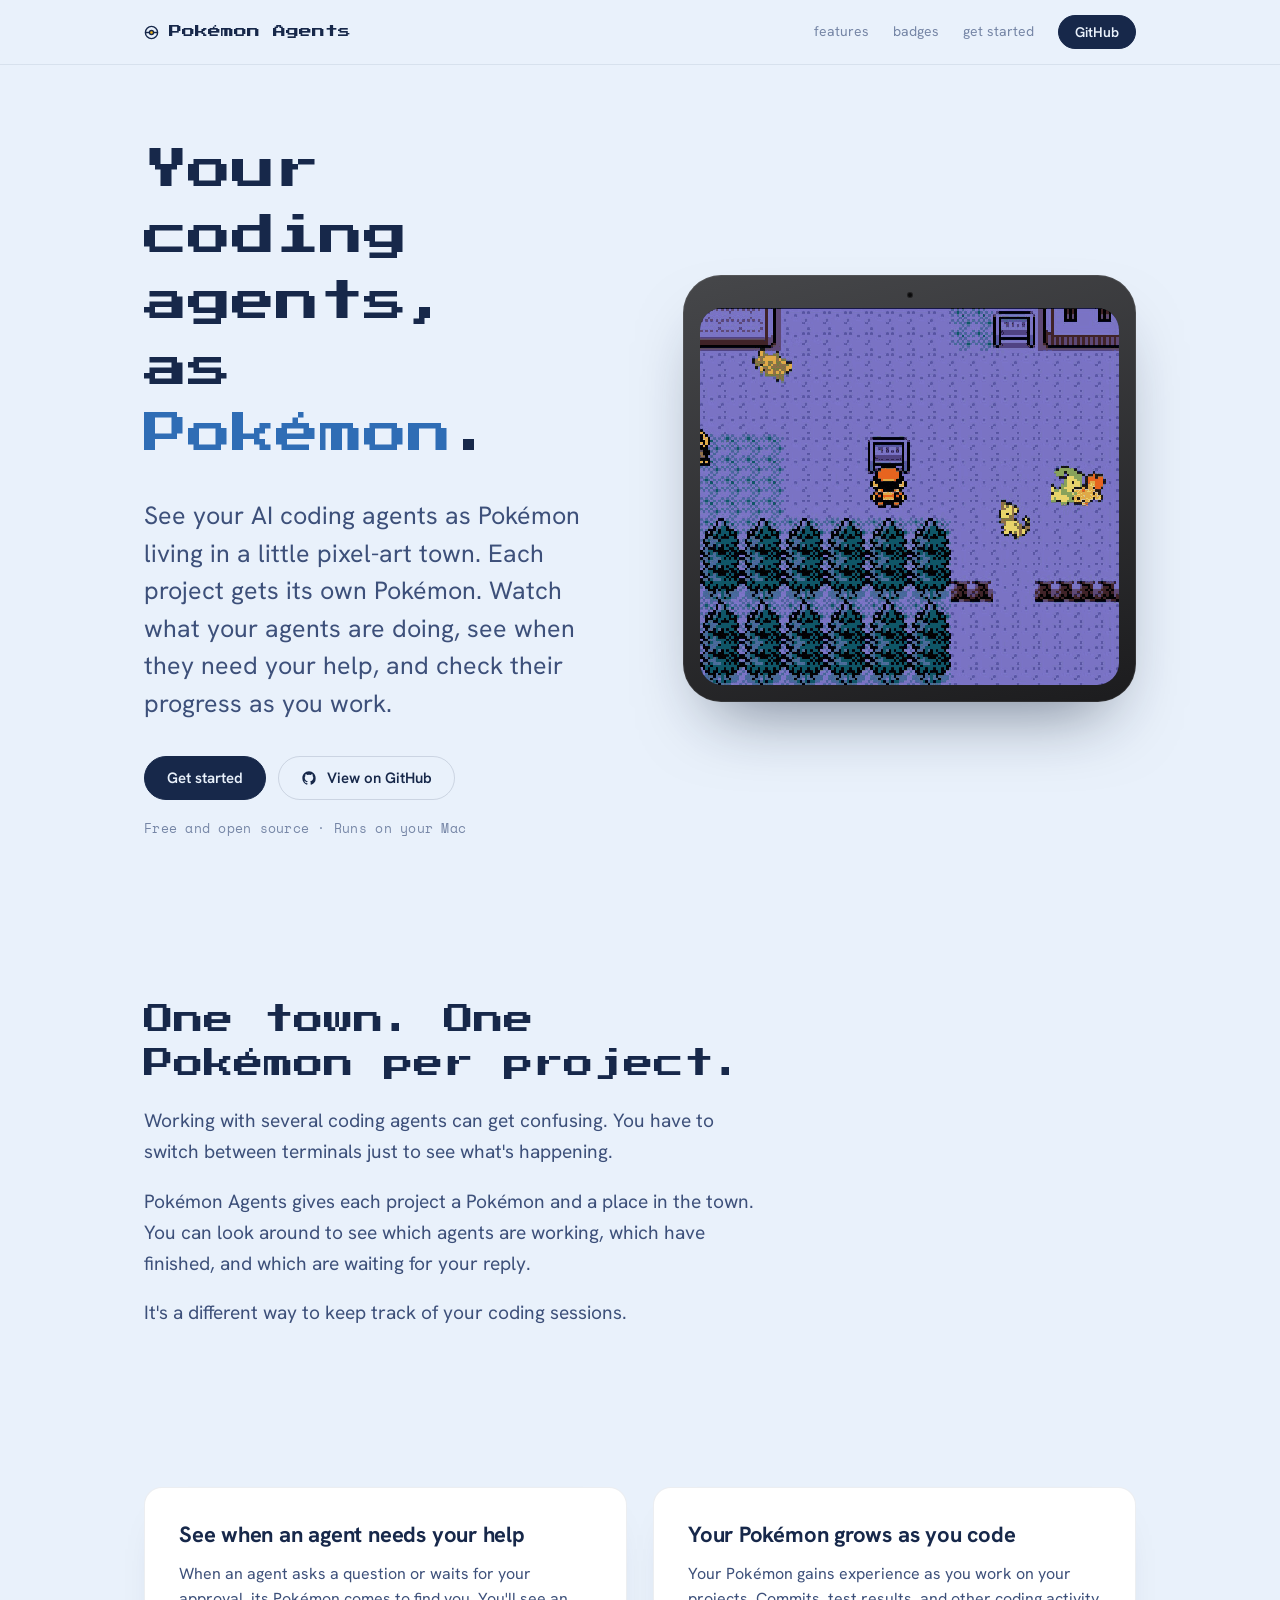
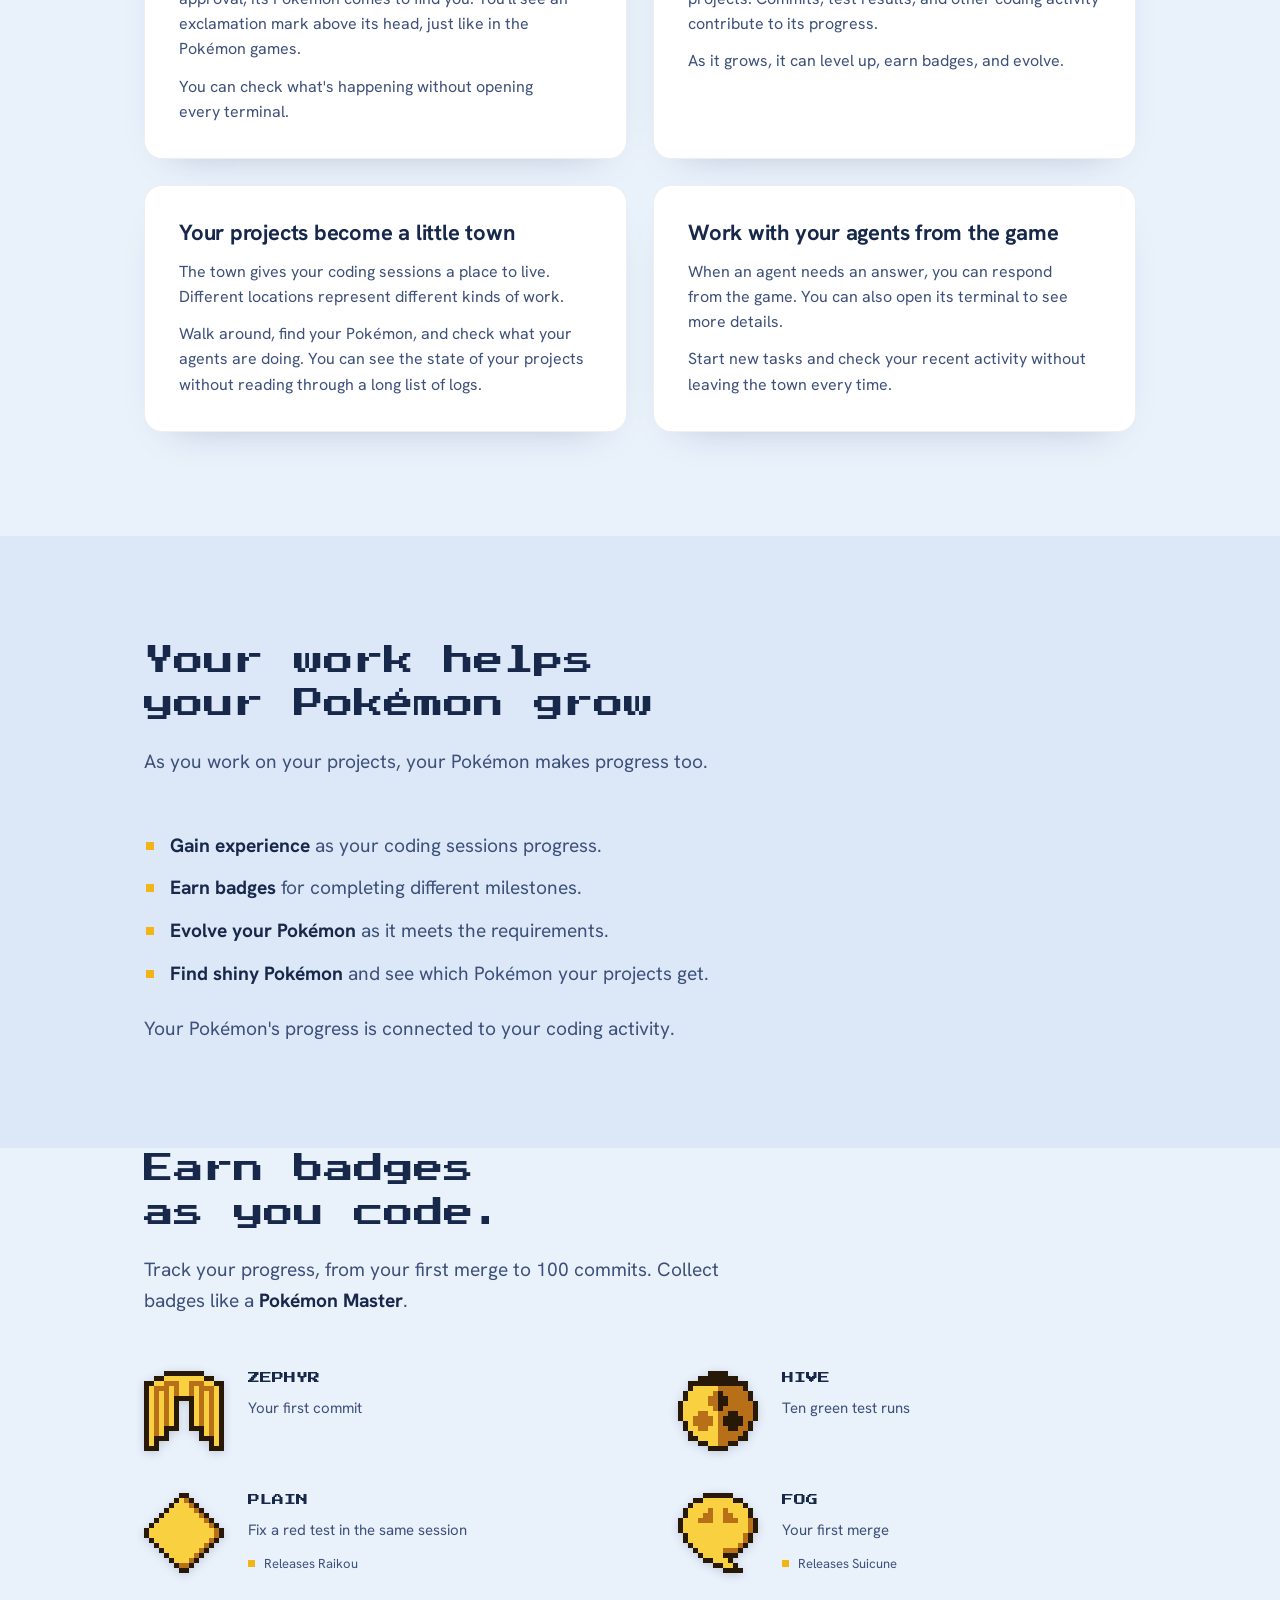
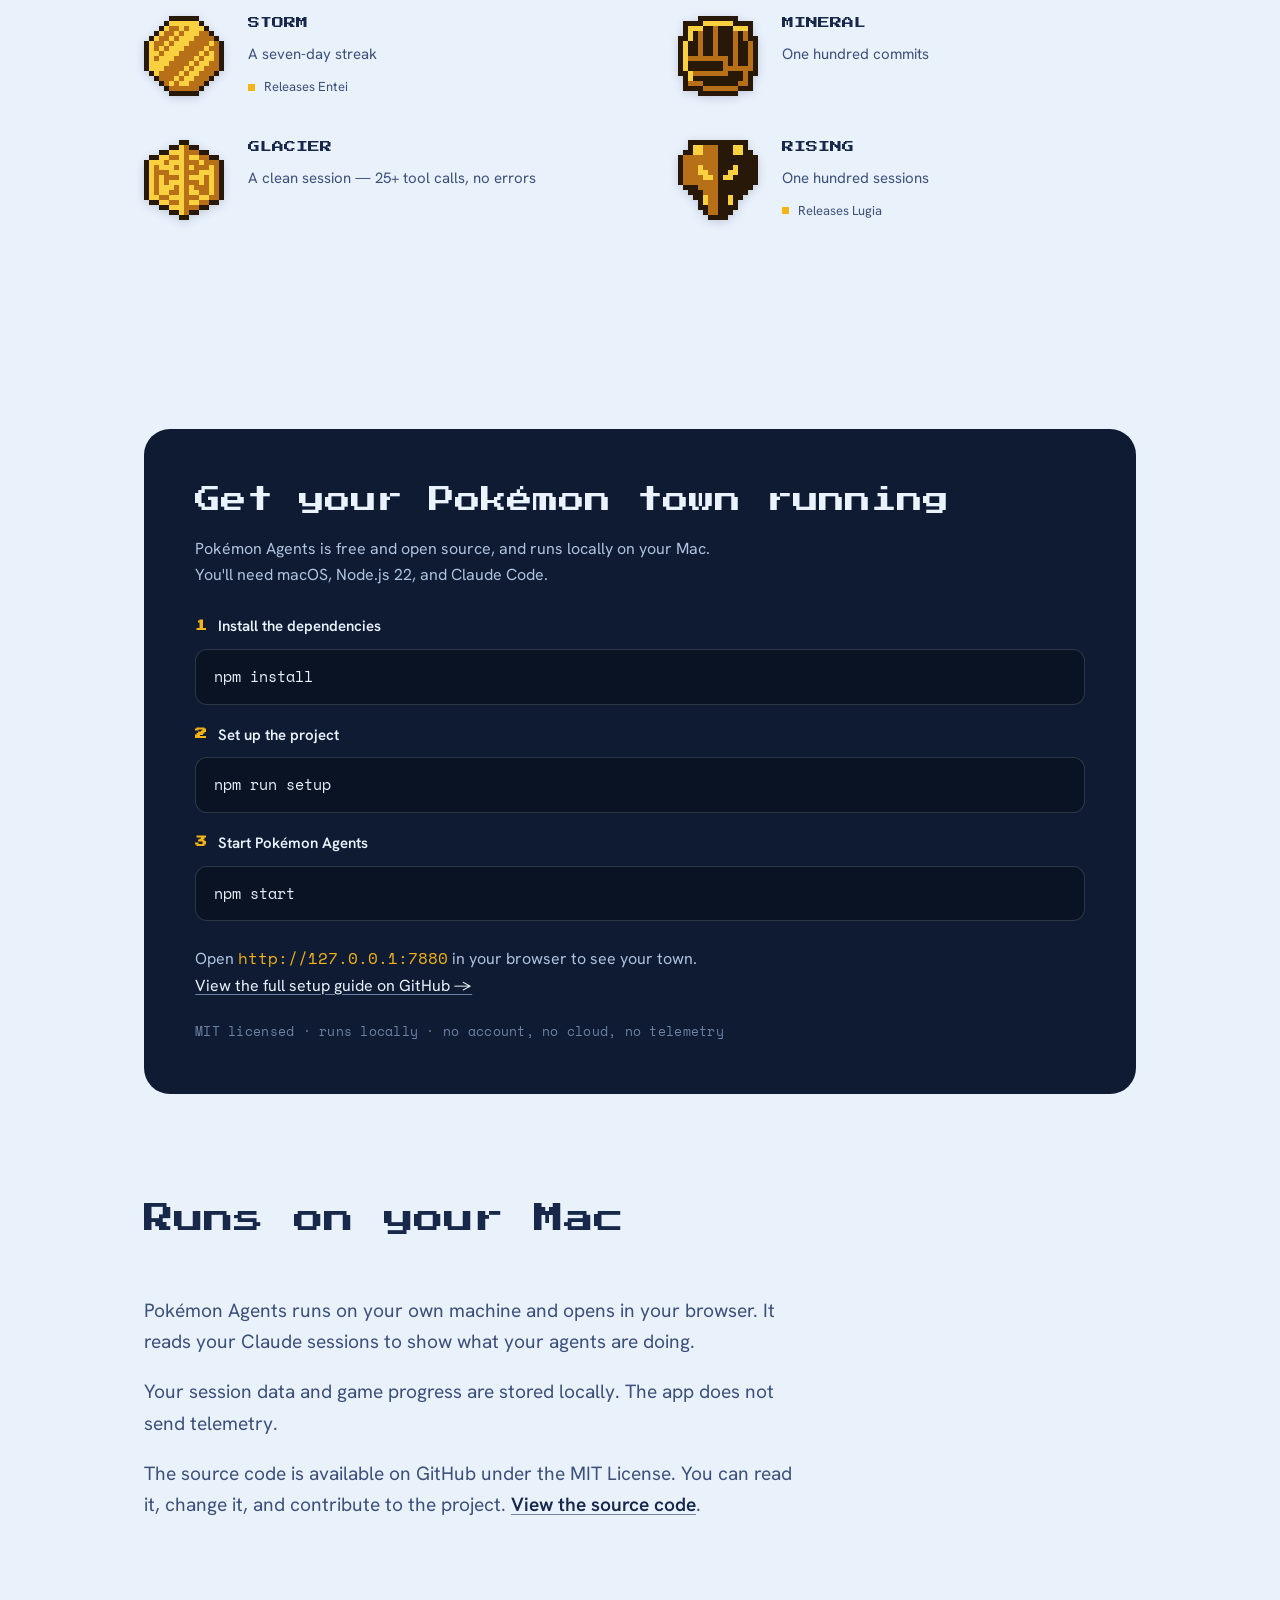
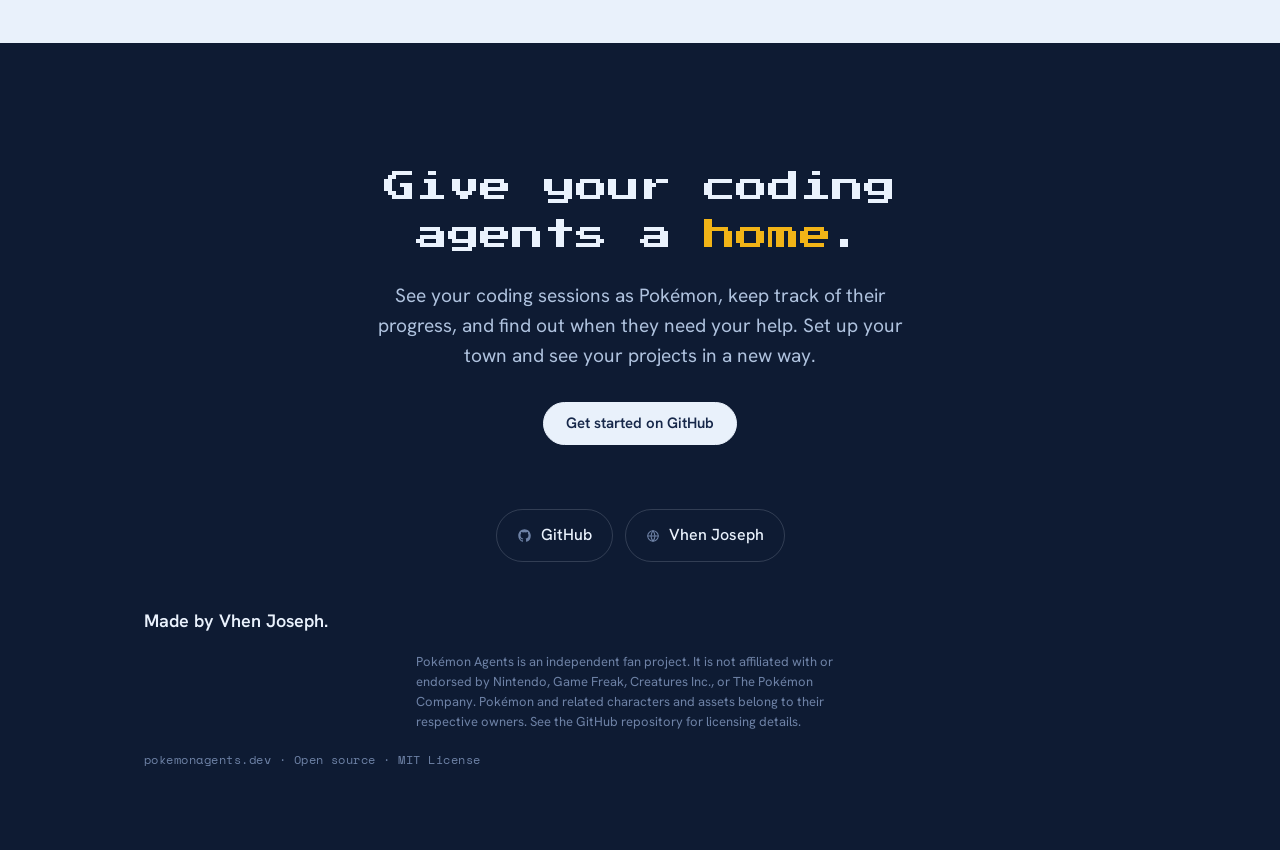
==== commit 57c3cc80: "copy(badges): reword badges section heading and lead" ====
--- a/index.html
+++ b/index.html
@@ -284,8 +284,8 @@
   <div class="wrap">
     <section id="badges" class="sec" style="padding-top:0">
       <div class="sec-head">
-        <h2>Eight gym badges, earned from real work</h2>
-        <p class="support">You don't grind these. Each badge unlocks on something your coding sessions actually did &mdash; your first commit, your first merge, a seven-day streak. Earn the right four and a <b>legendary</b> turns up to patrol your town.</p>
+        <h2>Earn badges as you code.</h2>
+        <p class="support">Track your progress, from your first merge to 100 commits. Collect badges like a <b>Pokémon Master</b>.</p>
       </div>
       <div class="badge-grid">
         <div class="badge" data-idx="0">
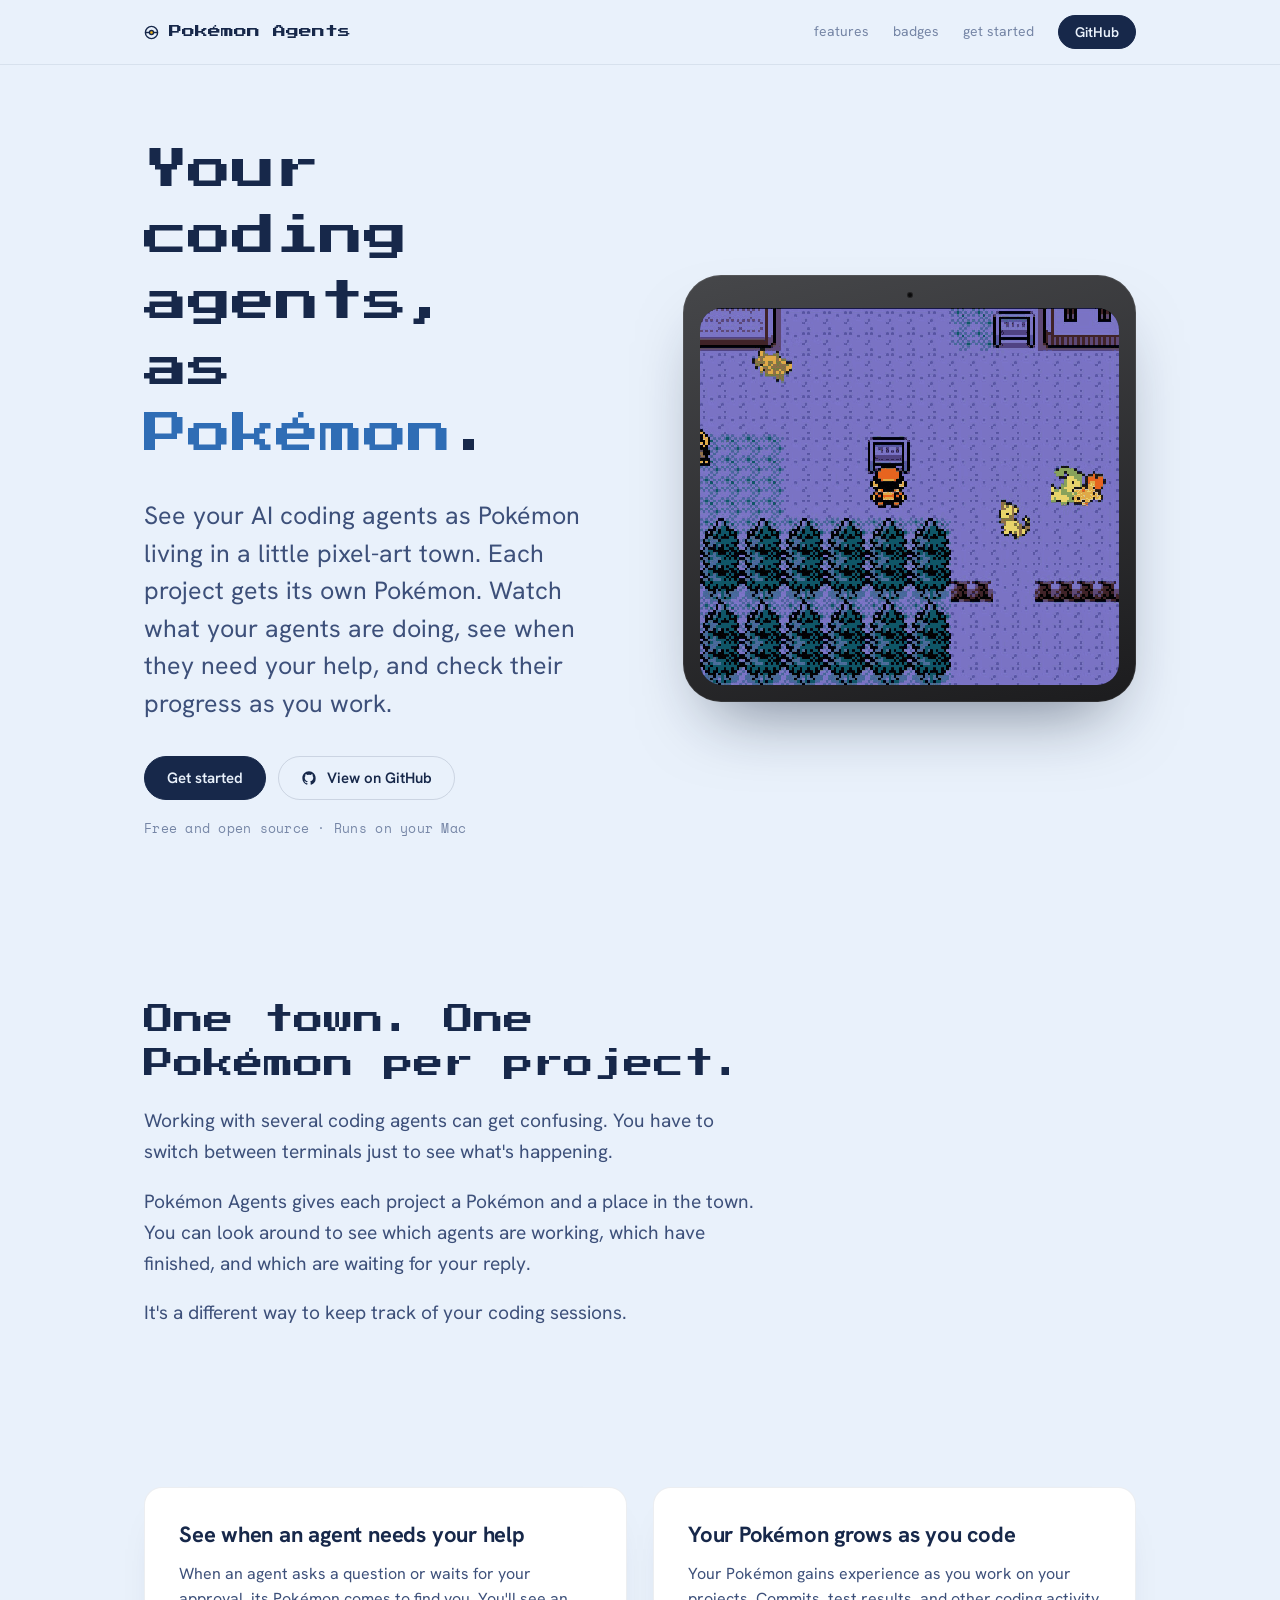
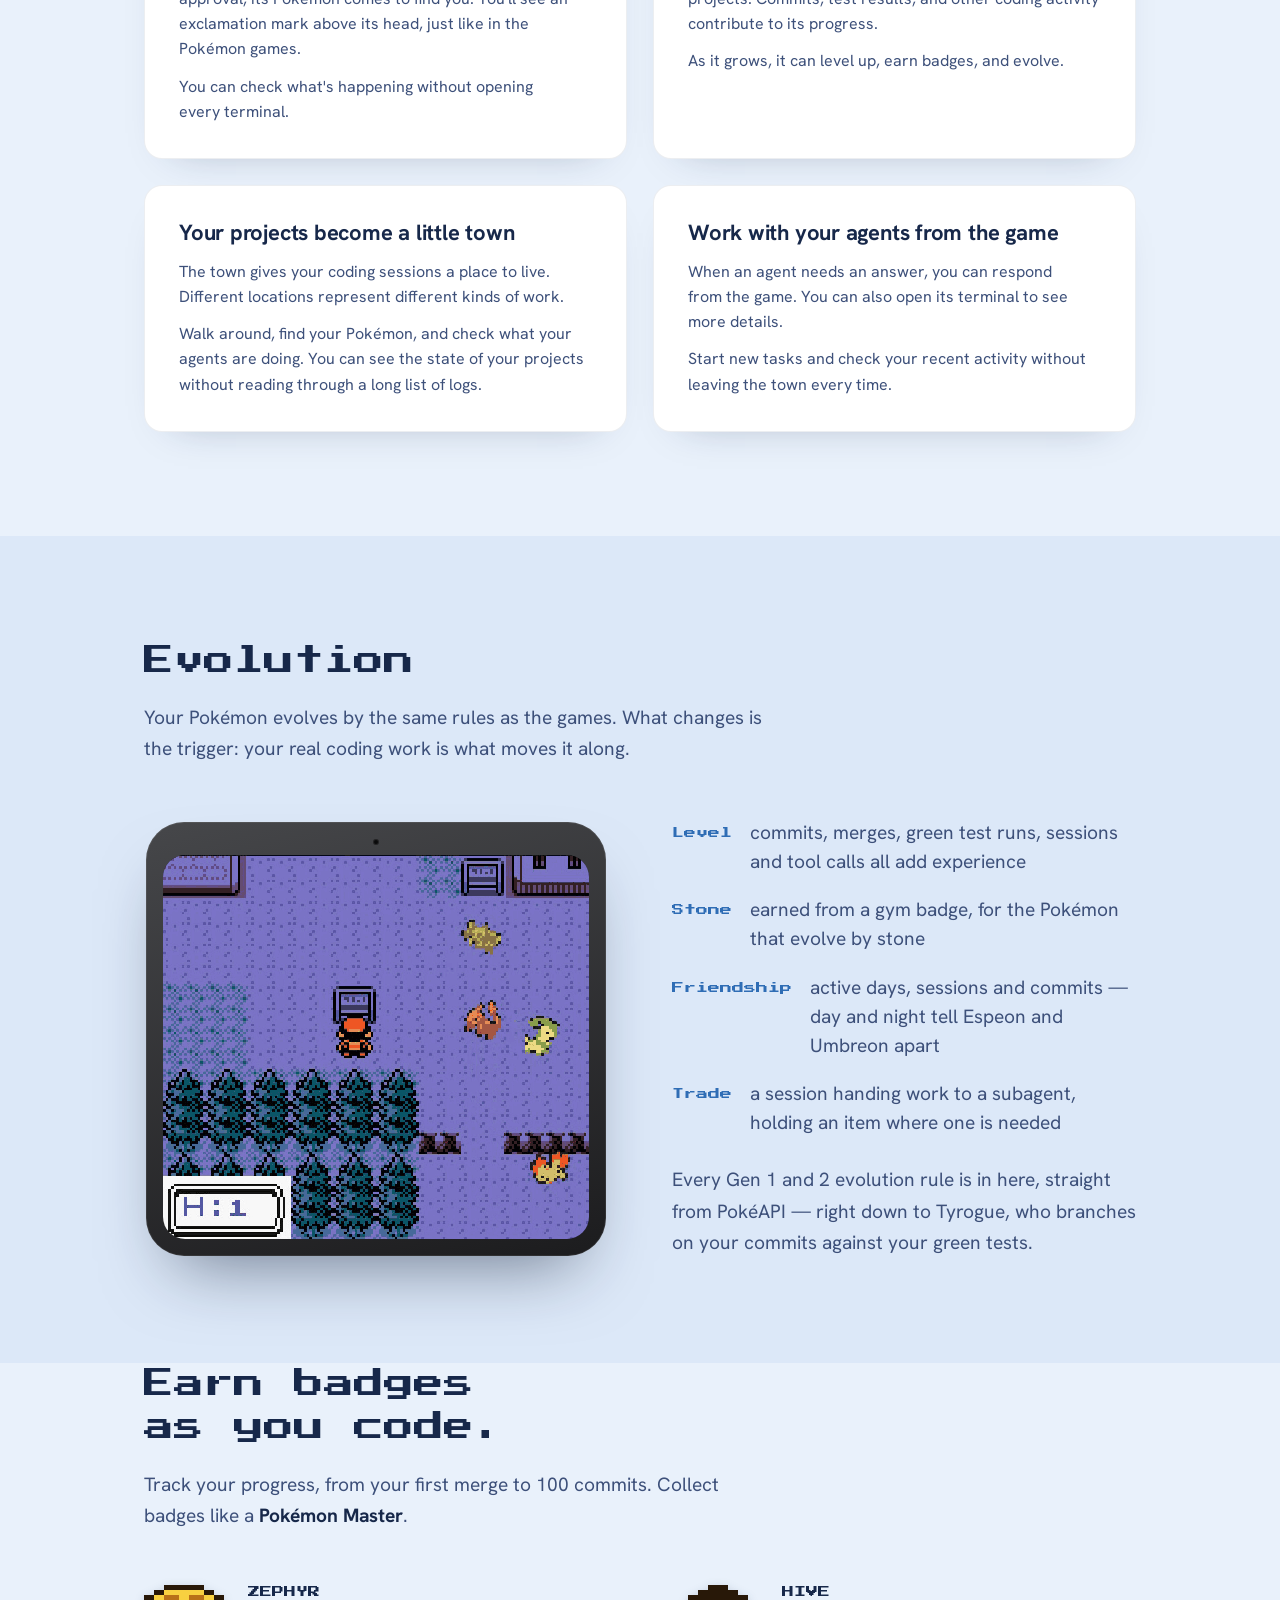
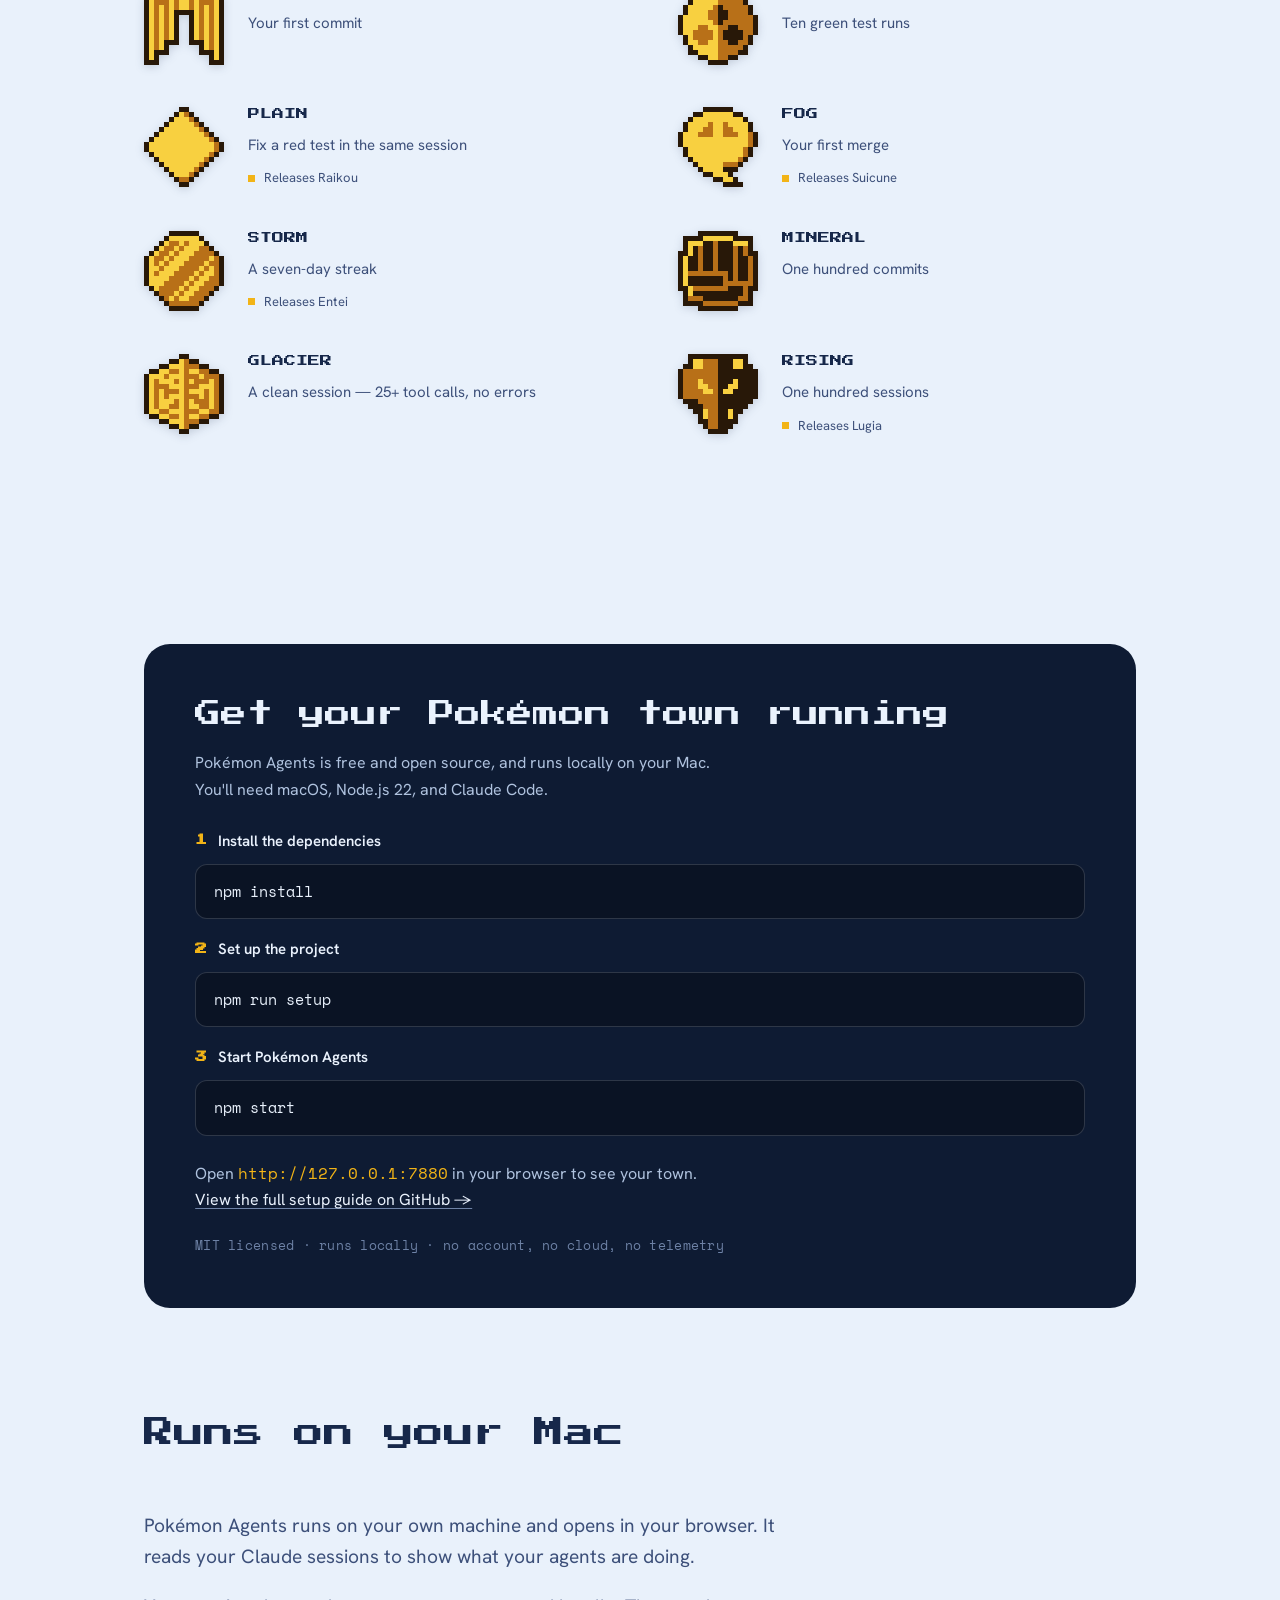
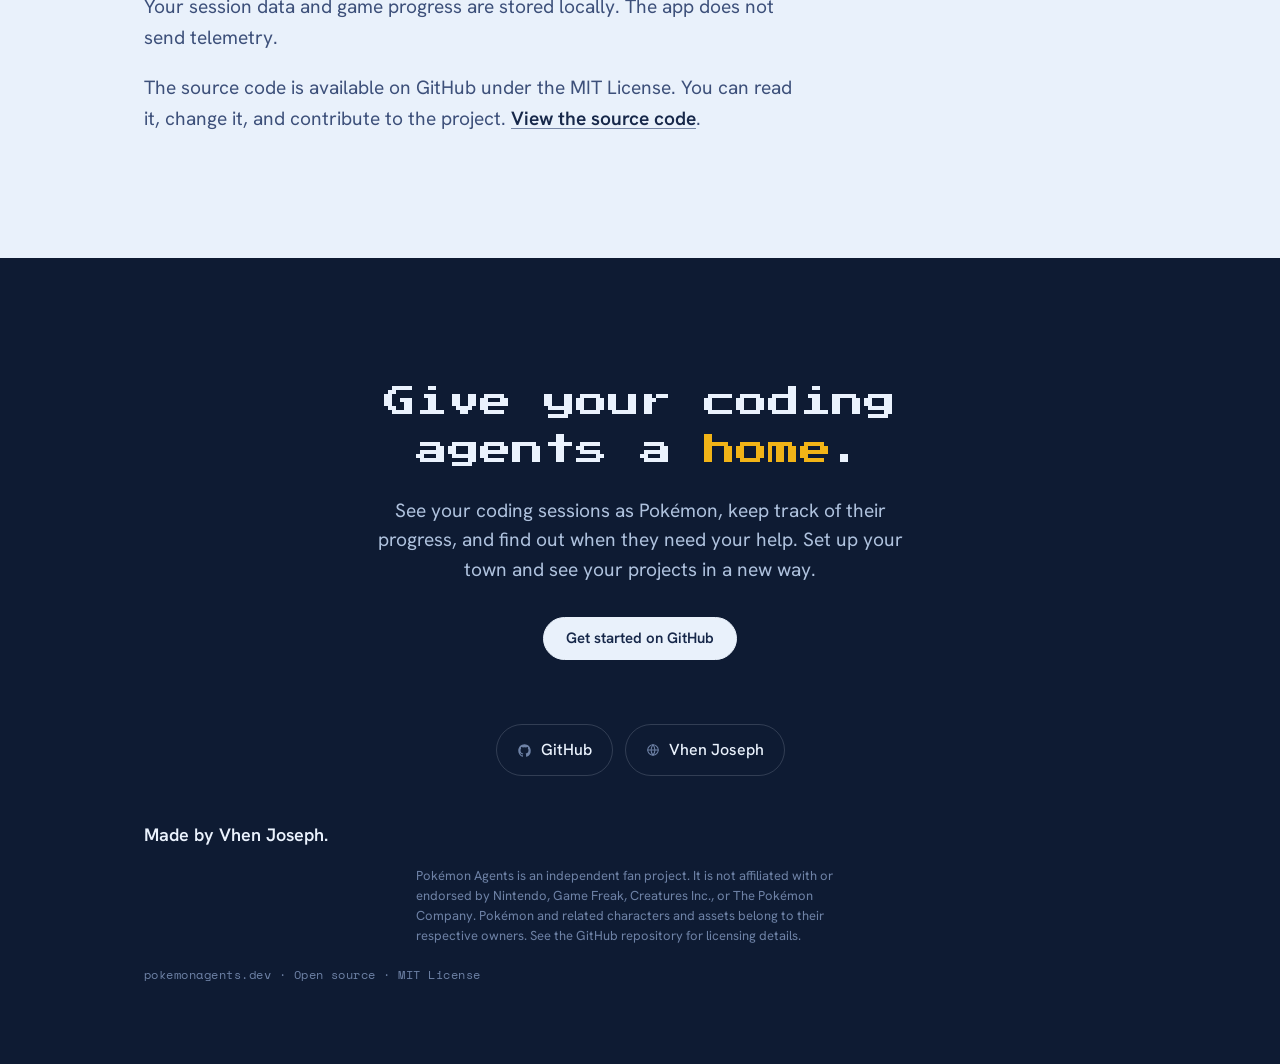
==== commit 34974253: "Replace the progression section with an Evolution section "Your work helps your Pokémon grow" and it" ====
--- a/index.html
+++ b/index.html
@@ -114,6 +114,18 @@
   .prog-list li b { color:var(--ink); font-weight:700; }
   .prog-close { font-size:var(--text-body); color:var(--ink-2); max-width:58ch; }
 
+  /* evolution: the same two-column read as the social card — the device on one
+     side, the four ways on the other. .device/.device-cam/.device-screen are
+     the hero's, reused as-is so the frame is identical. */
+  .evo { display:grid; grid-template-columns:minmax(0,1fr) minmax(0,1fr); gap:clamp(28px,5vw,64px); align-items:center; }
+  .evo-media { display:flex; justify-content:center; }
+  .evo-ways { display:grid; gap:clamp(14px,1.8vw,20px); }
+  .evo-way { display:grid; grid-template-columns:auto 1fr; gap:clamp(12px,1.4vw,18px); align-items:baseline; }
+  .ew-name { font-family:var(--font-pixel); font-size:12px; color:var(--accent); white-space:nowrap; }
+  .ew-why { font-size:var(--text-body); color:var(--ink-2); line-height:1.5; }
+  .evo-ways .prog-close { margin-top:6px; max-width:100%; }
+  @media (max-width:860px) { .evo { grid-template-columns:1fr; } }
+
   /* badges — a trainer's badge ledger: each real sprite beside what earns it,
      set straight on the paper like the in-game trainer card (which is light blue,
      not a dark panel). No card wrapper, no centered tile grid. */
@@ -264,18 +276,29 @@
   <!-- 4. PROGRESSION -->
   <div class="band">
     <div class="wrap">
-      <section class="sec">
+      <section id="evolution" class="sec">
         <div class="sec-head">
-          <h2>Your work helps your Pokémon grow</h2>
-          <p class="support">As you work on your projects, your Pokémon makes progress too.</p>
-        </div>
-        <ul class="prog-list">
-          <li><b>Gain experience</b> as your coding sessions progress.</li>
-          <li><b>Earn badges</b> for completing different milestones.</li>
-          <li><b>Evolve your Pokémon</b> as it meets the requirements.</li>
-          <li><b>Find shiny Pokémon</b> and see which Pokémon your projects get.</li>
-        </ul>
-        <p class="prog-close">Your Pokémon's progress is connected to your coding activity.</p>
+          <h2>Evolution</h2>
+          <p class="support">Your Pokémon evolves by the same rules as the games. What changes is the trigger: your real coding work is what moves it along.</p>
+        </div>
+        <div class="evo">
+          <div class="evo-media">
+            <div class="device">
+              <div class="device-cam"></div>
+              <div class="device-screen">
+                <img src="assets/pokemon-agents-evolution.gif" width="640" height="576" loading="lazy"
+                     alt="A project's Charmeleon reaches level 36 from real commits and evolves into Charizard, then walks back into the town." />
+              </div>
+            </div>
+          </div>
+          <div class="evo-ways">
+            <div class="evo-way"><span class="ew-name">Level</span><span class="ew-why">commits, merges, green test runs, sessions and tool calls all add experience</span></div>
+            <div class="evo-way"><span class="ew-name">Stone</span><span class="ew-why">earned from a gym badge, for the Pokémon that evolve by stone</span></div>
+            <div class="evo-way"><span class="ew-name">Friendship</span><span class="ew-why">active days, sessions and commits &mdash; day and night tell Espeon and Umbreon apart</span></div>
+            <div class="evo-way"><span class="ew-name">Trade</span><span class="ew-why">a session handing work to a subagent, holding an item where one is needed</span></div>
+            <p class="prog-close">Every Gen 1 and 2 evolution rule is in here, straight from Pok&eacute;API &mdash; right down to Tyrogue, who branches on your commits against your green tests.</p>
+          </div>
+        </div>
       </section>
     </div>
   </div>
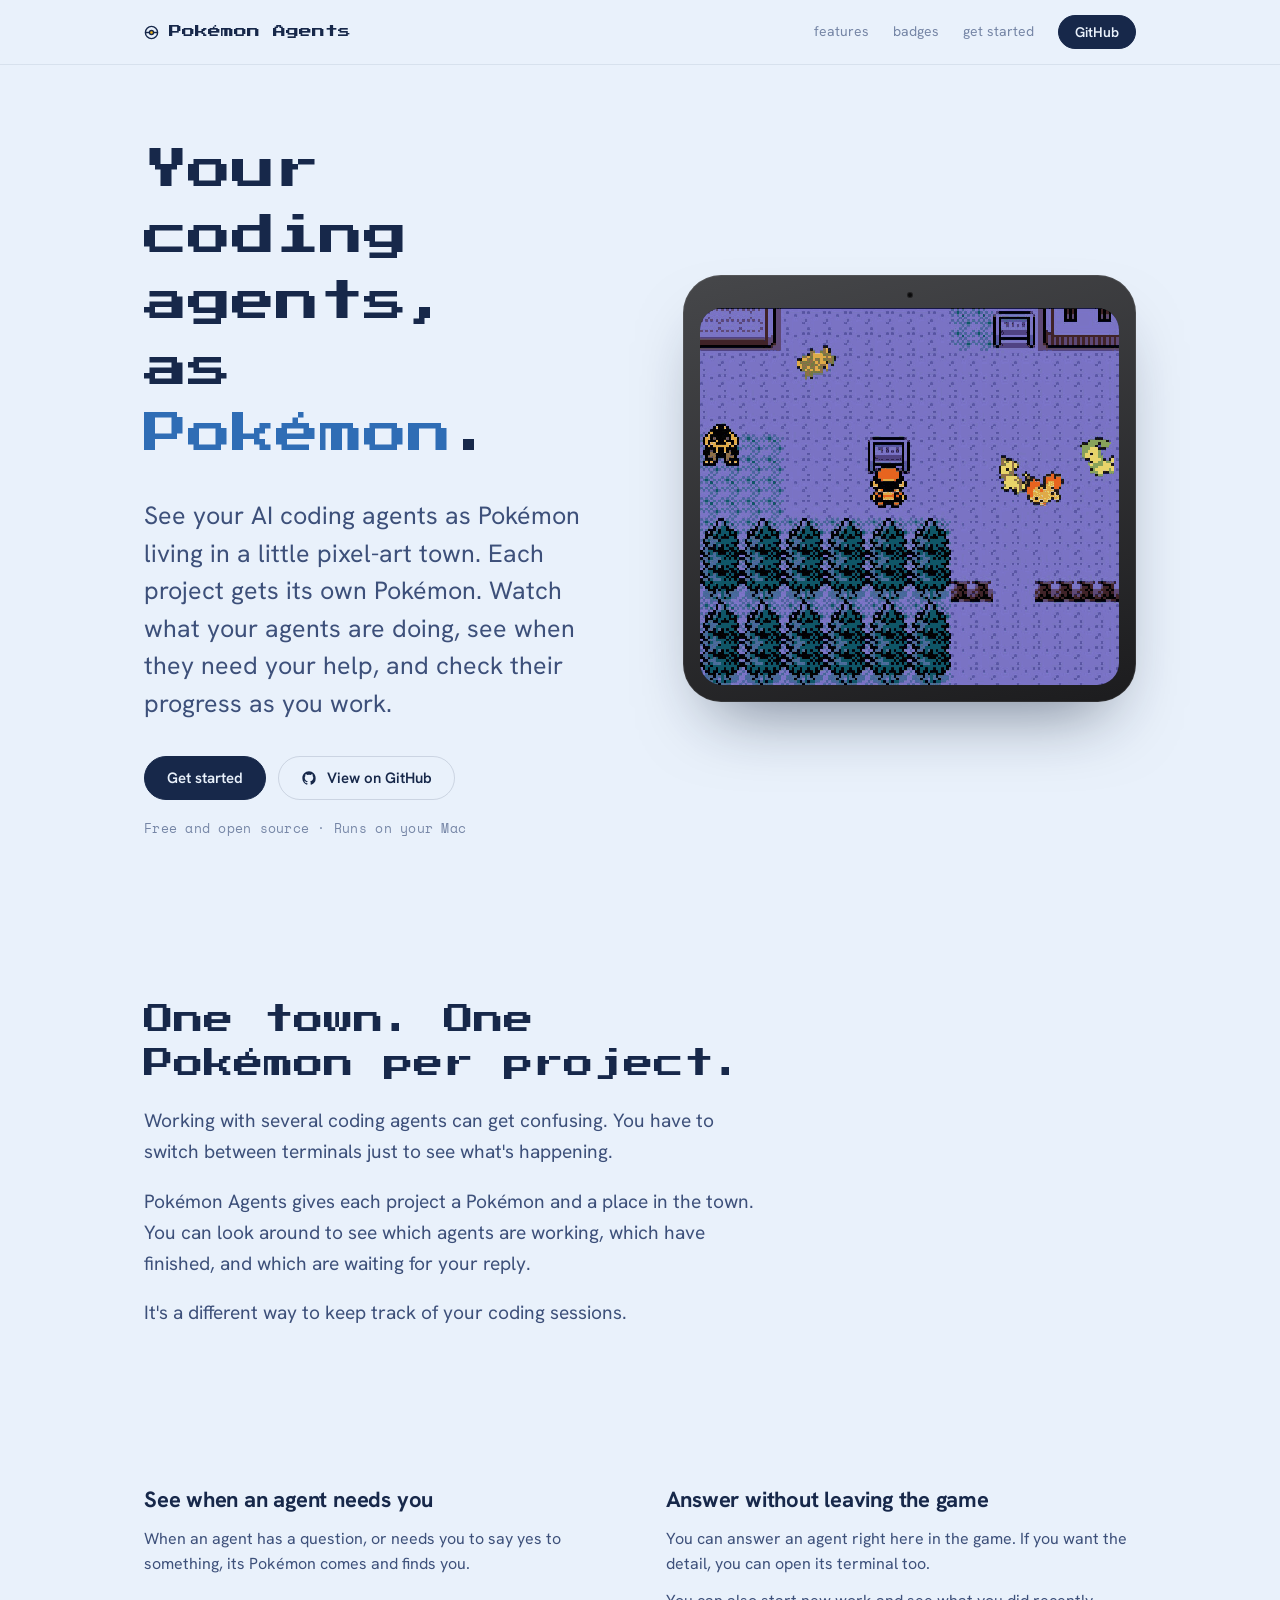
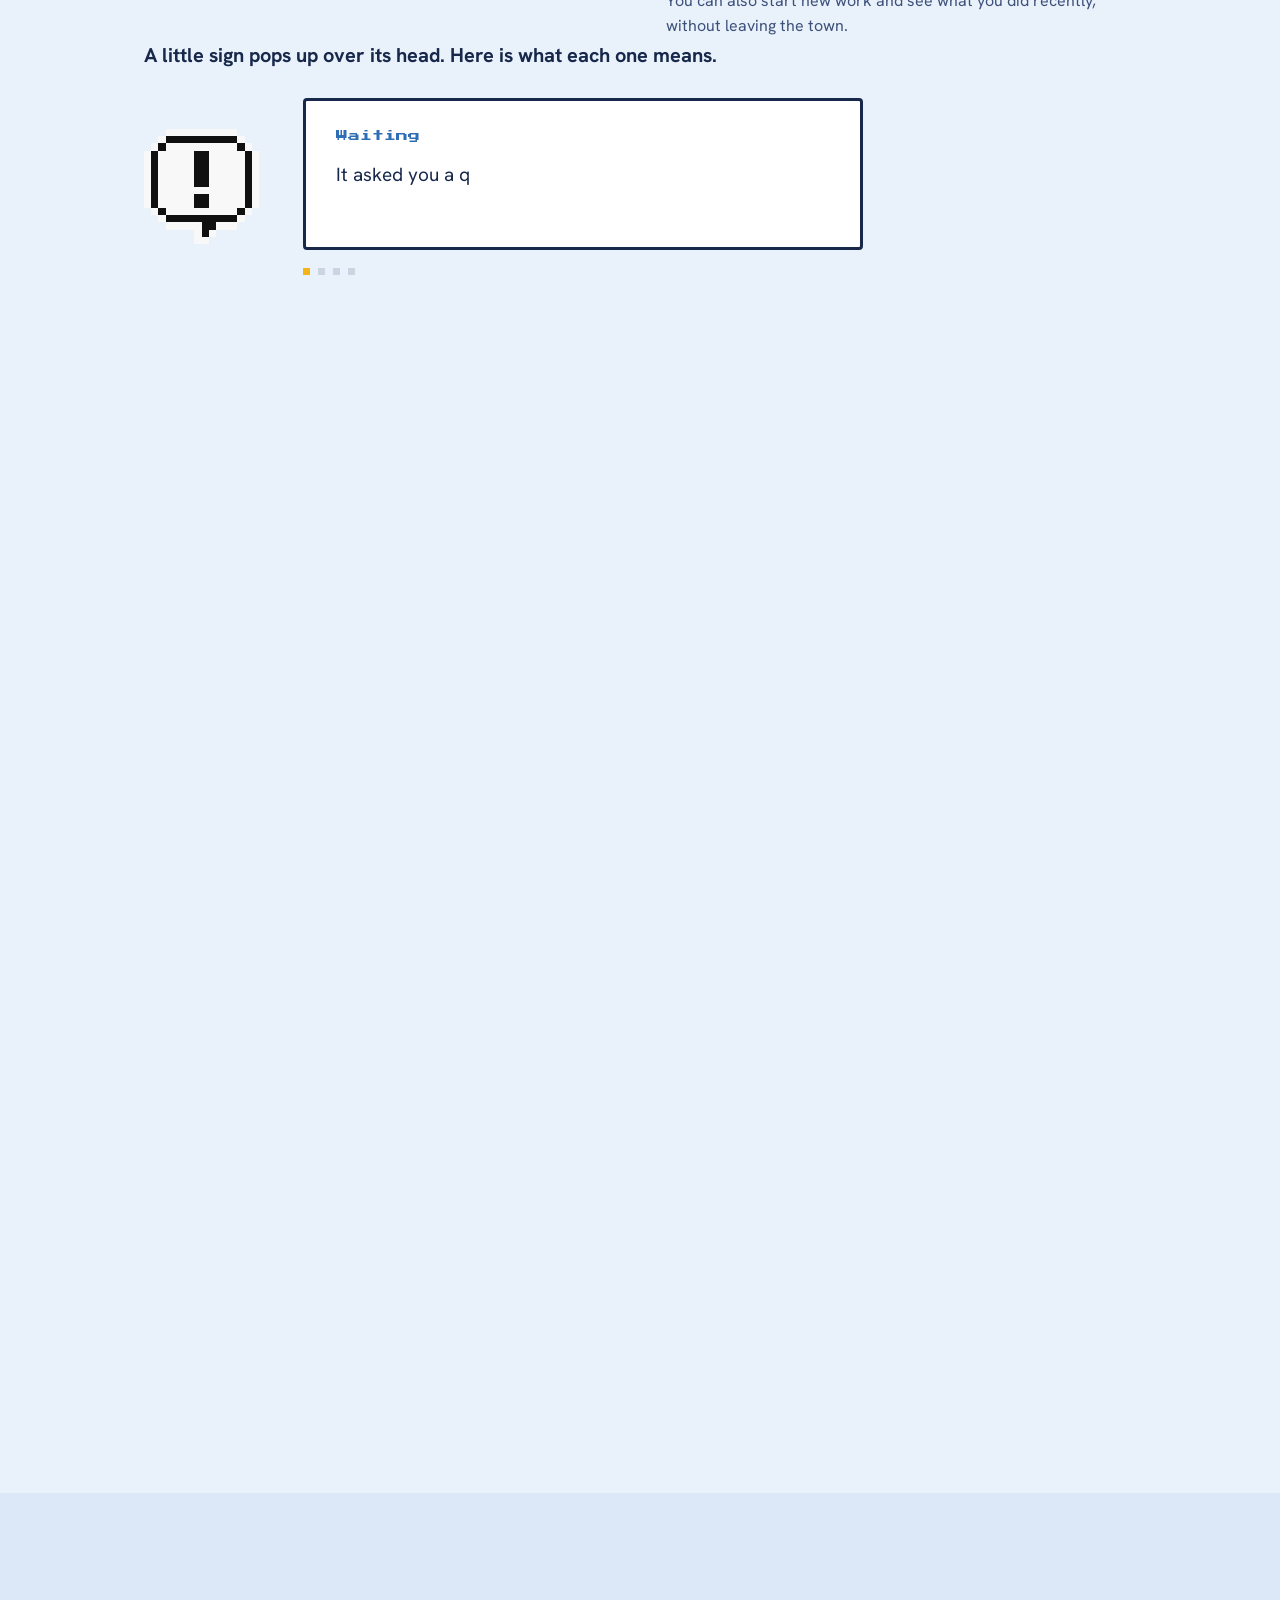
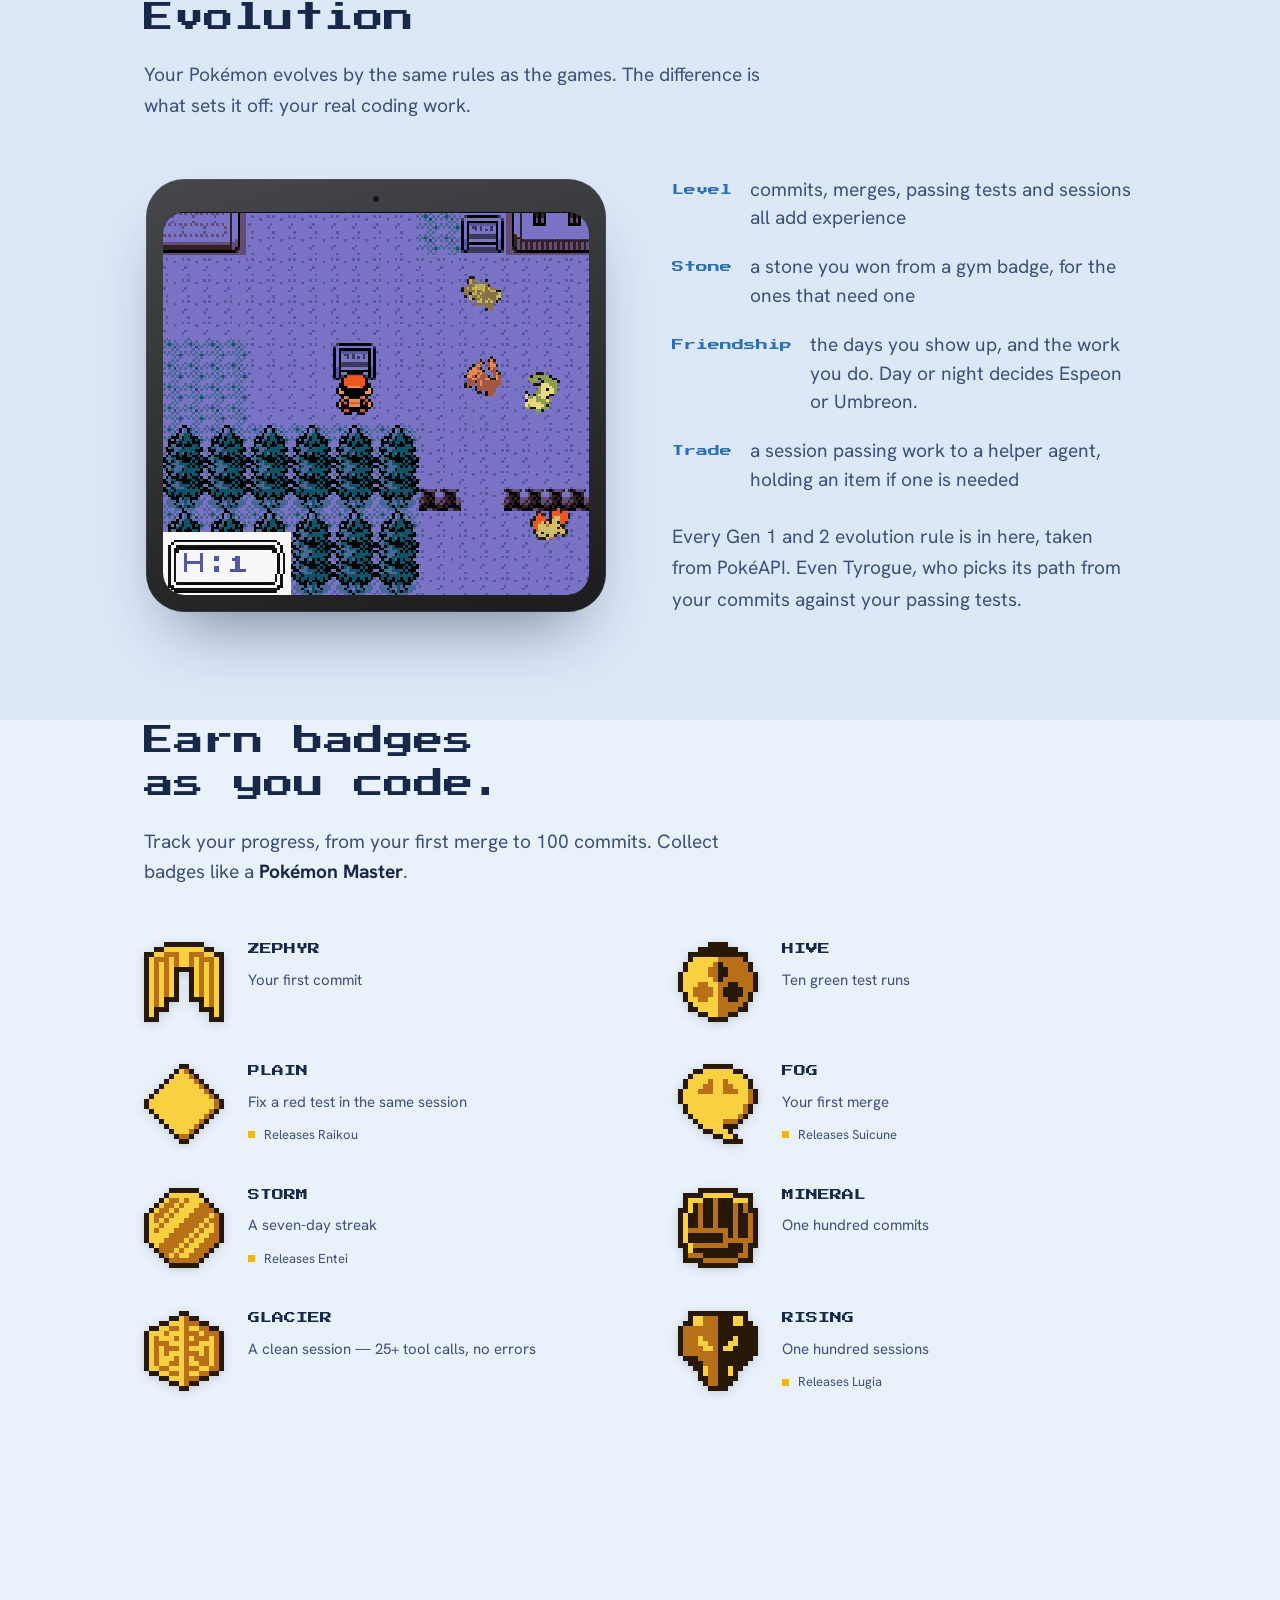
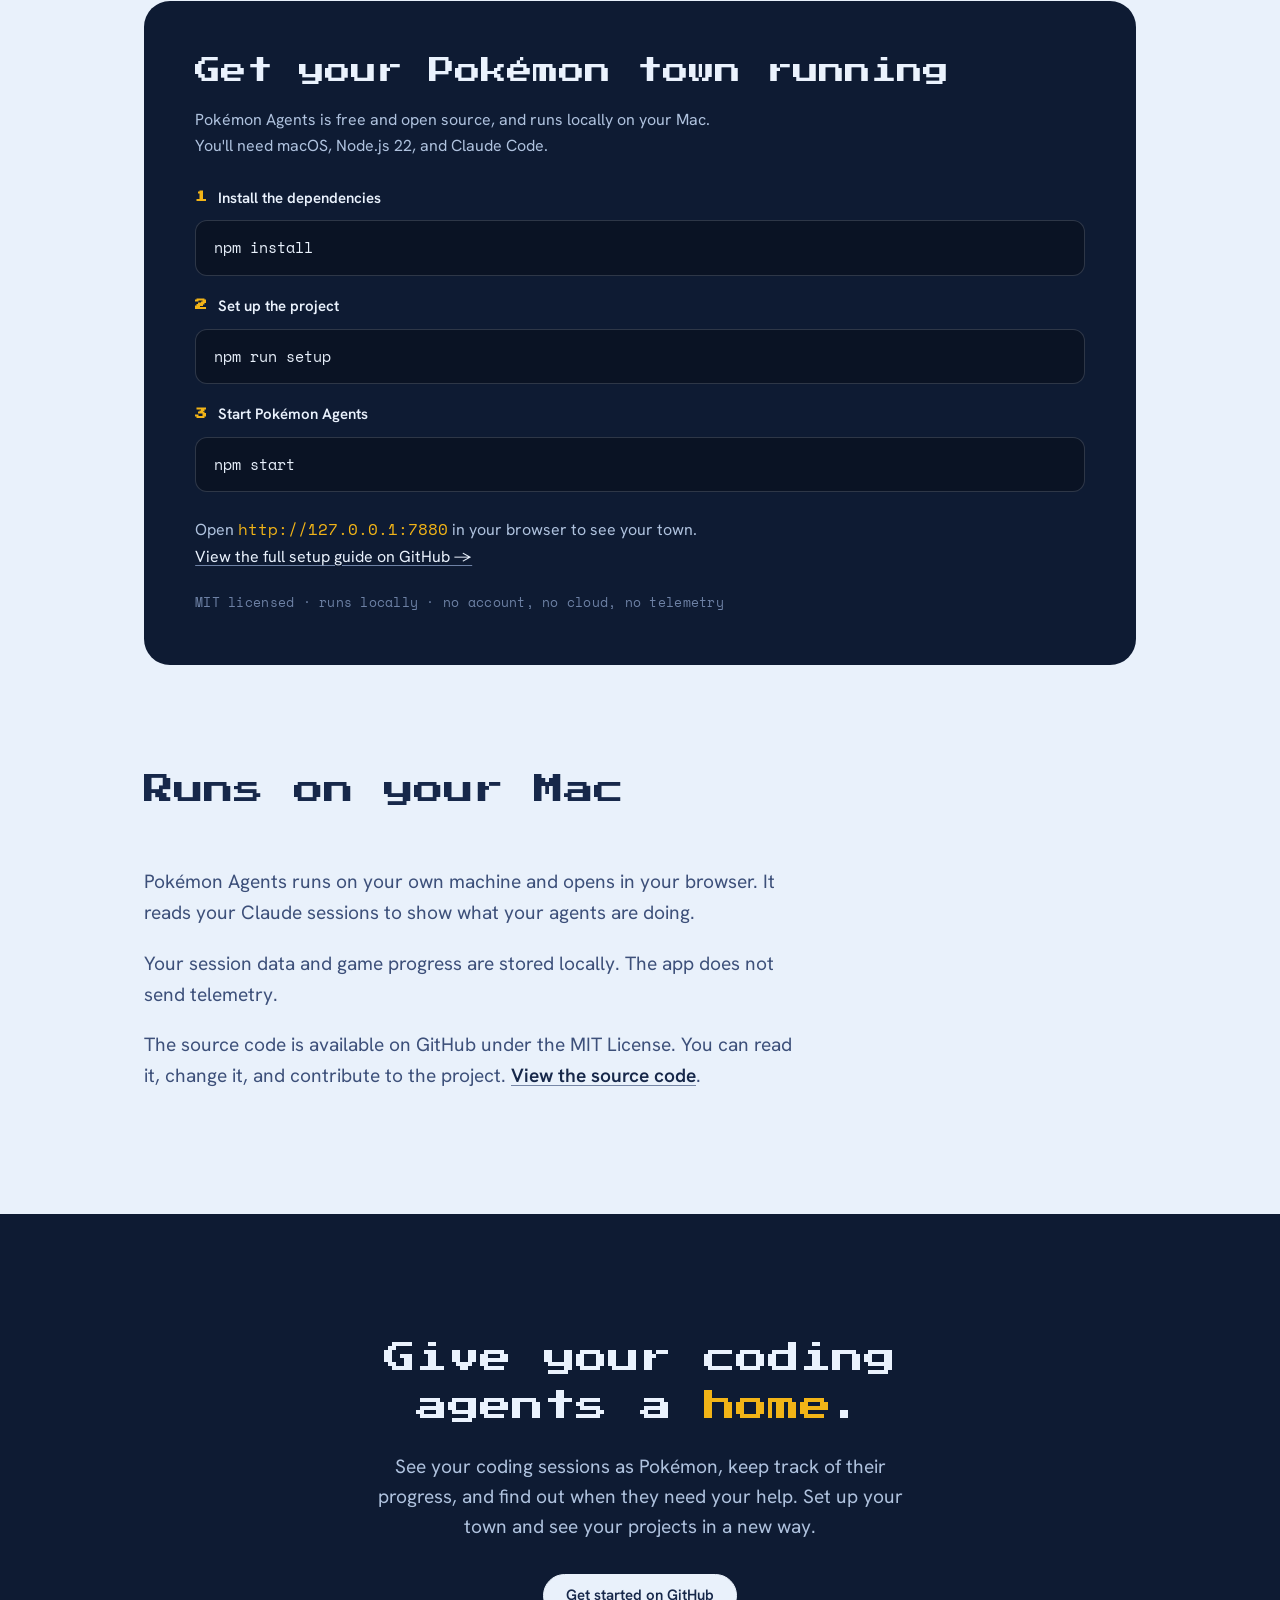
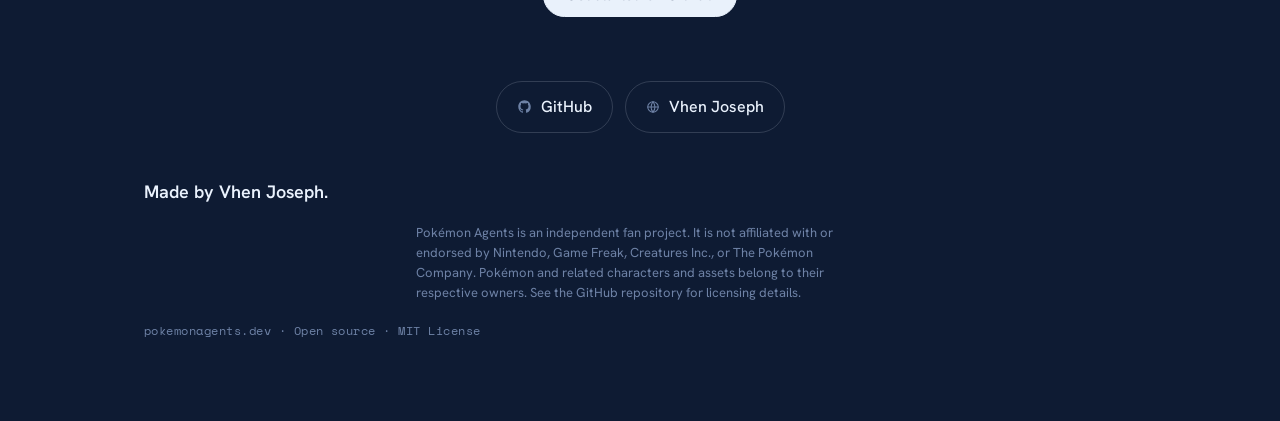
==== commit a196cab8: "Cut the feature cards, add the callouts, plainer English Two of the four feature cards were saying w" ====
--- a/index.html
+++ b/index.html
@@ -27,7 +27,7 @@
     /* Pokémon Agents palette — a Pokémon Crystal / Violet City read: pale
        crystal-blue paper, deep navy ink, badge-gold spark. Same tokens the
        vhenjoseph.com feature card and the social assets use, so it's one brand. */
-    --ground:#E9F1FB; --surface:#FFFFFF; --wash:#DCE8F8;
+    --ground:#E9F1FB; --wash:#DCE8F8;
     --ink:#17284A; --ink-2:#3D507A; --ink-3:#7686A6;
     --accent:#2F6DB5; --sky:#BFD9F2; --gold:#F2B417; --screen:#0E1B33;
     --line:rgba(23,40,74,.14); --line-2:rgba(23,40,74,.08);
@@ -37,7 +37,7 @@
     --font-pixel:'Press Start 2P',ui-monospace,monospace;
     --text-h2:clamp(26px,4.2vw,44px); --text-lead:clamp(19px,2vw,25px); --text-body:clamp(17px,1.5vw,20px);
     --gutter:clamp(22px,5vw,64px); --section-y:clamp(56px,9vw,104px); --content-max:1120px;
-    --radius-pill:100px; --radius-card:18px;
+    --radius-pill:100px;
     --ease:cubic-bezier(.22,.61,.24,1);
     --shadow-cta:0 8px 18px -10px rgba(14,27,51,.22);
   }
@@ -100,11 +100,57 @@
   .sec-head .support b { color:var(--ink); font-weight:700; }
 
   /* feature cards (2 x 2) */
-  .features { display:grid; grid-template-columns:repeat(2,1fr); gap:clamp(16px,2.4vw,26px); }
-  .feat { background:var(--surface); border:1px solid var(--line-2); border-radius:var(--radius-card); padding:clamp(26px,2.8vw,34px); box-shadow:0 18px 40px -30px rgba(23,40,74,.35); }
+  .features { display:grid; grid-template-columns:repeat(2,1fr); gap:clamp(28px,4vw,56px); }
   .feat h3 { font-family:var(--font-sans); font-weight:700; font-size:clamp(19px,1.8vw,22px); color:var(--ink); margin:0 0 12px; letter-spacing:-.01em; line-height:1.2; }
   .feat p { font-size:16px; line-height:1.58; color:var(--ink-2); }
   .feat p + p { margin-top:12px; }
+
+  /* the callouts: the game's own emote sprites, rendered from gfx/emotes with the
+     same two-bit palette maths web/js/pixels.mjs uses, so they match what the
+     town actually draws above a Pokémon's head. */
+  .callouts { display:grid; grid-template-columns:repeat(2,1fr); gap:clamp(22px,2.6vw,34px) clamp(28px,4vw,56px); margin-top:clamp(32px,4vw,48px); }
+  .callout { display:grid; grid-template-columns:auto 1fr; gap:14px; align-items:start; }
+  .callout img { width:38px; height:38px; image-rendering:pixelated; margin-top:2px; }
+  .callout .cname { font-family:var(--font-pixel); font-size:11px; color:var(--accent); display:block; margin-bottom:8px; }
+  .callout .cwhy { font-size:15px; line-height:1.5; color:var(--ink-2); }
+  @media (max-width:820px) { .callouts { grid-template-columns:1fr; } }
+
+  /* Interactive callouts. The static .callouts grid above stays in the DOM and is
+     the no-JS fallback; script.js only swaps to this when it can run. */
+  .cs { position:relative; display:none; }
+  .cs.on { display:block; }
+  .cs-track { height:150vh; }
+  .cs-stage { position:sticky; top:24vh; }
+  .cs-lede { font-family:var(--font-sans); font-weight:700; font-size:clamp(17px,1.6vw,20px);
+    color:var(--ink); margin-bottom:clamp(18px,2.2vw,26px); }
+  .cs-row { display:grid; grid-template-columns:auto minmax(0,560px); justify-content:start;
+    gap:clamp(22px,3.4vw,46px); align-items:center; }
+  .cs-emote { width:clamp(84px,9vw,116px); height:clamp(84px,9vw,116px); display:grid; place-items:center; }
+  .cs-emote img { width:100%; height:100%; image-rendering:pixelated; }
+  .cs-emote.pop img { animation:cs-pop .42s cubic-bezier(.2,1.5,.4,1); }
+  @keyframes cs-pop { 0%{transform:translateY(0) scale(.82)} 45%{transform:translateY(-14px) scale(1.06)} 100%{transform:translateY(0) scale(1)} }
+  /* the in-game text frame: white field, hard black border, square corners */
+  .cs-box { background:#fff; max-width:560px; border:3px solid var(--ink); border-radius:4px;
+    padding:clamp(18px,2.2vw,26px) clamp(20px,2.4vw,30px); min-height:150px; position:relative;
+    box-shadow:0 0 0 3px #fff inset; }
+  .cs-name { font-family:var(--font-pixel); font-size:12px; color:var(--accent); display:block; margin-bottom:14px; }
+  .cs-text { font-size:clamp(16px,1.6vw,19px); line-height:1.6; color:var(--ink); min-height:3.2em; }
+  .cs-caret { display:inline-block; width:.5em; }
+  .cs-more { position:absolute; right:14px; bottom:10px; color:var(--ink); font-size:13px; opacity:0; }
+  .cs-more.on { animation:cs-blink 1s steps(1,end) infinite; }
+  @keyframes cs-blink { 0%,50%{opacity:1} 50.01%,100%{opacity:0} }
+  .cs-dots { display:flex; gap:8px; margin-top:18px; }
+  .cs-dot { width:7px; height:7px; background:var(--line); }
+  .cs-dot.on { background:var(--gold); }
+  @media (max-width:700px) {
+    .cs-track { height:140vh; }
+    .cs-stage { top:18vh; }
+    .cs-row { grid-template-columns:1fr; justify-items:start; gap:18px; }
+  }
+  @media (prefers-reduced-motion:reduce) {
+    .cs-emote.pop img { animation:none; }
+    .cs-more.on { animation:none; opacity:1; }
+  }
 
   /* progression band */
   .band { background:var(--wash); }
@@ -250,24 +296,50 @@
     <section id="features" class="sec" style="padding-top:0">
       <div class="features">
         <div class="feat">
-          <h3>See when an agent needs your help</h3>
-          <p>When an agent asks a question or waits for your approval, its Pokémon comes to find you. You'll see an exclamation mark above its head, just like in the Pokémon games.</p>
-          <p>You can check what's happening without opening every terminal.</p>
+          <h3>See when an agent needs you</h3>
+          <p>When an agent has a question, or needs you to say yes to something, its Pokémon comes and finds you.</p>
+          <p id="calloutIntro">A little sign pops up over its head, like in the Pokémon games. There are four. Here is what each one means.</p>
         </div>
         <div class="feat">
-          <h3>Your Pokémon grows as you code</h3>
-          <p>Your Pokémon gains experience as you work on your projects. Commits, test results, and other coding activity contribute to its progress.</p>
-          <p>As it grows, it can level up, earn badges, and evolve.</p>
-        </div>
-        <div class="feat">
-          <h3>Your projects become a little town</h3>
-          <p>The town gives your coding sessions a place to live. Different locations represent different kinds of work.</p>
-          <p>Walk around, find your Pokémon, and check what your agents are doing. You can see the state of your projects without reading through a long list of logs.</p>
-        </div>
-        <div class="feat">
-          <h3>Work with your agents from the game</h3>
-          <p>When an agent needs an answer, you can respond from the game. You can also open its terminal to see more details.</p>
-          <p>Start new tasks and check your recent activity without leaving the town every time.</p>
+          <h3>Answer without leaving the game</h3>
+          <p>You can answer an agent right here in the game. If you want the detail, you can open its terminal too.</p>
+          <p>You can also start new work and see what you did recently, without leaving the town.</p>
+        </div>
+      </div>
+      <div class="callouts">
+        <div class="callout">
+          <img src="assets/emote-shock.png" width="38" height="38" alt="" />
+          <div><span class="cname">Waiting</span><span class="cwhy">It asked you a question and has stopped. Nothing moves until you answer. This one blinks, so it is easy to spot.</span></div>
+        </div>
+        <div class="callout">
+          <img src="assets/emote-happy.png" width="38" height="38" alt="" />
+          <div><span class="cname">Done</span><span class="cwhy">It finished the job and left you a report. There is nothing to answer.</span></div>
+        </div>
+        <div class="callout">
+          <img src="assets/emote-bolt.png" width="38" height="38" alt="" />
+          <div><span class="cname">Working</span><span class="cwhy">Still working, with helper agents running too.</span></div>
+        </div>
+        <div class="callout">
+          <img src="assets/emote-sleep.png" width="38" height="38" alt="" />
+          <div><span class="cname">Resting</span><span class="cwhy">It has been quiet for a long time.</span></div>
+        </div>
+      </div>
+      <div class="cs" id="cs" aria-hidden="true">
+        <div class="cs-track">
+          <div class="cs-stage">
+            <p class="cs-lede">A little sign pops up over its head. Here is what each one means.</p>
+            <div class="cs-row">
+              <div class="cs-emote" id="csEmote"><img src="assets/emote-shock.png" width="116" height="116" alt="" /></div>
+              <div>
+                <div class="cs-box">
+                  <span class="cs-name" id="csName">Waiting</span>
+                  <p class="cs-text" id="csText"></p>
+                  <span class="cs-more" id="csMore">&#9660;</span>
+                </div>
+                <div class="cs-dots" id="csDots"></div>
+              </div>
+            </div>
+          </div>
         </div>
       </div>
     </section>
@@ -279,7 +351,7 @@
       <section id="evolution" class="sec">
         <div class="sec-head">
           <h2>Evolution</h2>
-          <p class="support">Your Pokémon evolves by the same rules as the games. What changes is the trigger: your real coding work is what moves it along.</p>
+          <p class="support">Your Pokémon evolves by the same rules as the games. The difference is what sets it off: your real coding work.</p>
         </div>
         <div class="evo">
           <div class="evo-media">
@@ -292,11 +364,11 @@
             </div>
           </div>
           <div class="evo-ways">
-            <div class="evo-way"><span class="ew-name">Level</span><span class="ew-why">commits, merges, green test runs, sessions and tool calls all add experience</span></div>
-            <div class="evo-way"><span class="ew-name">Stone</span><span class="ew-why">earned from a gym badge, for the Pokémon that evolve by stone</span></div>
-            <div class="evo-way"><span class="ew-name">Friendship</span><span class="ew-why">active days, sessions and commits &mdash; day and night tell Espeon and Umbreon apart</span></div>
-            <div class="evo-way"><span class="ew-name">Trade</span><span class="ew-why">a session handing work to a subagent, holding an item where one is needed</span></div>
-            <p class="prog-close">Every Gen 1 and 2 evolution rule is in here, straight from Pok&eacute;API &mdash; right down to Tyrogue, who branches on your commits against your green tests.</p>
+            <div class="evo-way"><span class="ew-name">Level</span><span class="ew-why">commits, merges, passing tests and sessions all add experience</span></div>
+            <div class="evo-way"><span class="ew-name">Stone</span><span class="ew-why">a stone you won from a gym badge, for the ones that need one</span></div>
+            <div class="evo-way"><span class="ew-name">Friendship</span><span class="ew-why">the days you show up, and the work you do. Day or night decides Espeon or Umbreon.</span></div>
+            <div class="evo-way"><span class="ew-name">Trade</span><span class="ew-why">a session passing work to a helper agent, holding an item if one is needed</span></div>
+            <p class="prog-close">Every Gen 1 and 2 evolution rule is in here, taken from Pok&eacute;API. Even Tyrogue, who picks its path from your commits against your passing tests.</p>
           </div>
         </div>
       </section>
@@ -444,5 +516,88 @@
 })();
 </script>
 
+<script>
+/* Interactive callouts.
+   Progressive enhancement: the static .callouts grid is the markup of record and
+   the no-JS fallback. Only when this runs do we hide it and show the scroll stage.
+   The typing is the letter-by-letter reveal the games are known for; note the app's
+   own widgets.mjs TextBox paints a whole page at once and blinks a ▼ for "more",
+   so the ▼ here is taken from it and the typing is not. */
+(function () {
+  var stage = document.getElementById('cs');
+  var grid  = document.querySelector('.callouts');
+  if (!stage || !grid) return;
+
+  var items = [].slice.call(grid.querySelectorAll('.callout')).map(function (el) {
+    return {
+      src:  el.querySelector('img').getAttribute('src'),
+      name: el.querySelector('.cname').textContent.trim(),
+      why:  el.querySelector('.cwhy').textContent.replace(/\s+/g, ' ').trim()
+    };
+  });
+  if (items.length < 2) return;
+
+  grid.style.display = 'none';
+  var intro = document.getElementById('calloutIntro');   // same sentence as .cs-lede
+  if (intro) intro.style.display = 'none';
+  stage.classList.add('on');
+  stage.removeAttribute('aria-hidden');
+
+  var img = stage.querySelector('#csEmote img'), emote = document.getElementById('csEmote');
+  var nameEl = document.getElementById('csName'), textEl = document.getElementById('csText');
+  var more = document.getElementById('csMore'), dots = document.getElementById('csDots');
+  var still = matchMedia('(prefers-reduced-motion: reduce)').matches;
+
+  items.forEach(function (_, i) {
+    var d = document.createElement('span');
+    d.className = 'cs-dot' + (i === 0 ? ' on' : '');
+    dots.appendChild(d);
+  });
+
+  var timer = null, shown = -1;
+  function show(i) {
+    if (i === shown) return;
+    shown = i;
+    var it = items[i];
+    img.src = it.src;
+    nameEl.textContent = it.name;
+    [].forEach.call(dots.children, function (d, n) { d.classList.toggle('on', n === i); });
+
+    emote.classList.remove('pop');
+    void emote.offsetWidth;               // restart the keyframe
+    emote.classList.add('pop');
+
+    clearInterval(timer);
+    more.classList.remove('on');
+    if (still) { textEl.textContent = it.why; more.classList.add('on'); return; }
+    textEl.textContent = '';
+    var n = 0;
+    timer = setInterval(function () {
+      textEl.textContent = it.why.slice(0, ++n);
+      if (n >= it.why.length) { clearInterval(timer); more.classList.add('on'); }
+    }, 16);
+  }
+
+  var track = stage.querySelector('.cs-track');
+  var queued = false;
+  function update() {
+    queued = false;
+    var r = track.getBoundingClientRect();
+    var span = r.height - window.innerHeight;
+    if (span <= 0) return show(0);
+    var p = (-r.top) / span;                      // 0 at the top of the track, 1 at the end
+    var i = Math.floor(p * items.length);
+    show(Math.max(0, Math.min(items.length - 1, i)));
+  }
+  function onScroll() {
+    if (queued) return;
+    queued = true;
+    requestAnimationFrame(update);
+  }
+  addEventListener('scroll', onScroll, { passive: true });
+  addEventListener('resize', onScroll);
+  update();
+})();
+</script>
 </body>
 </html>
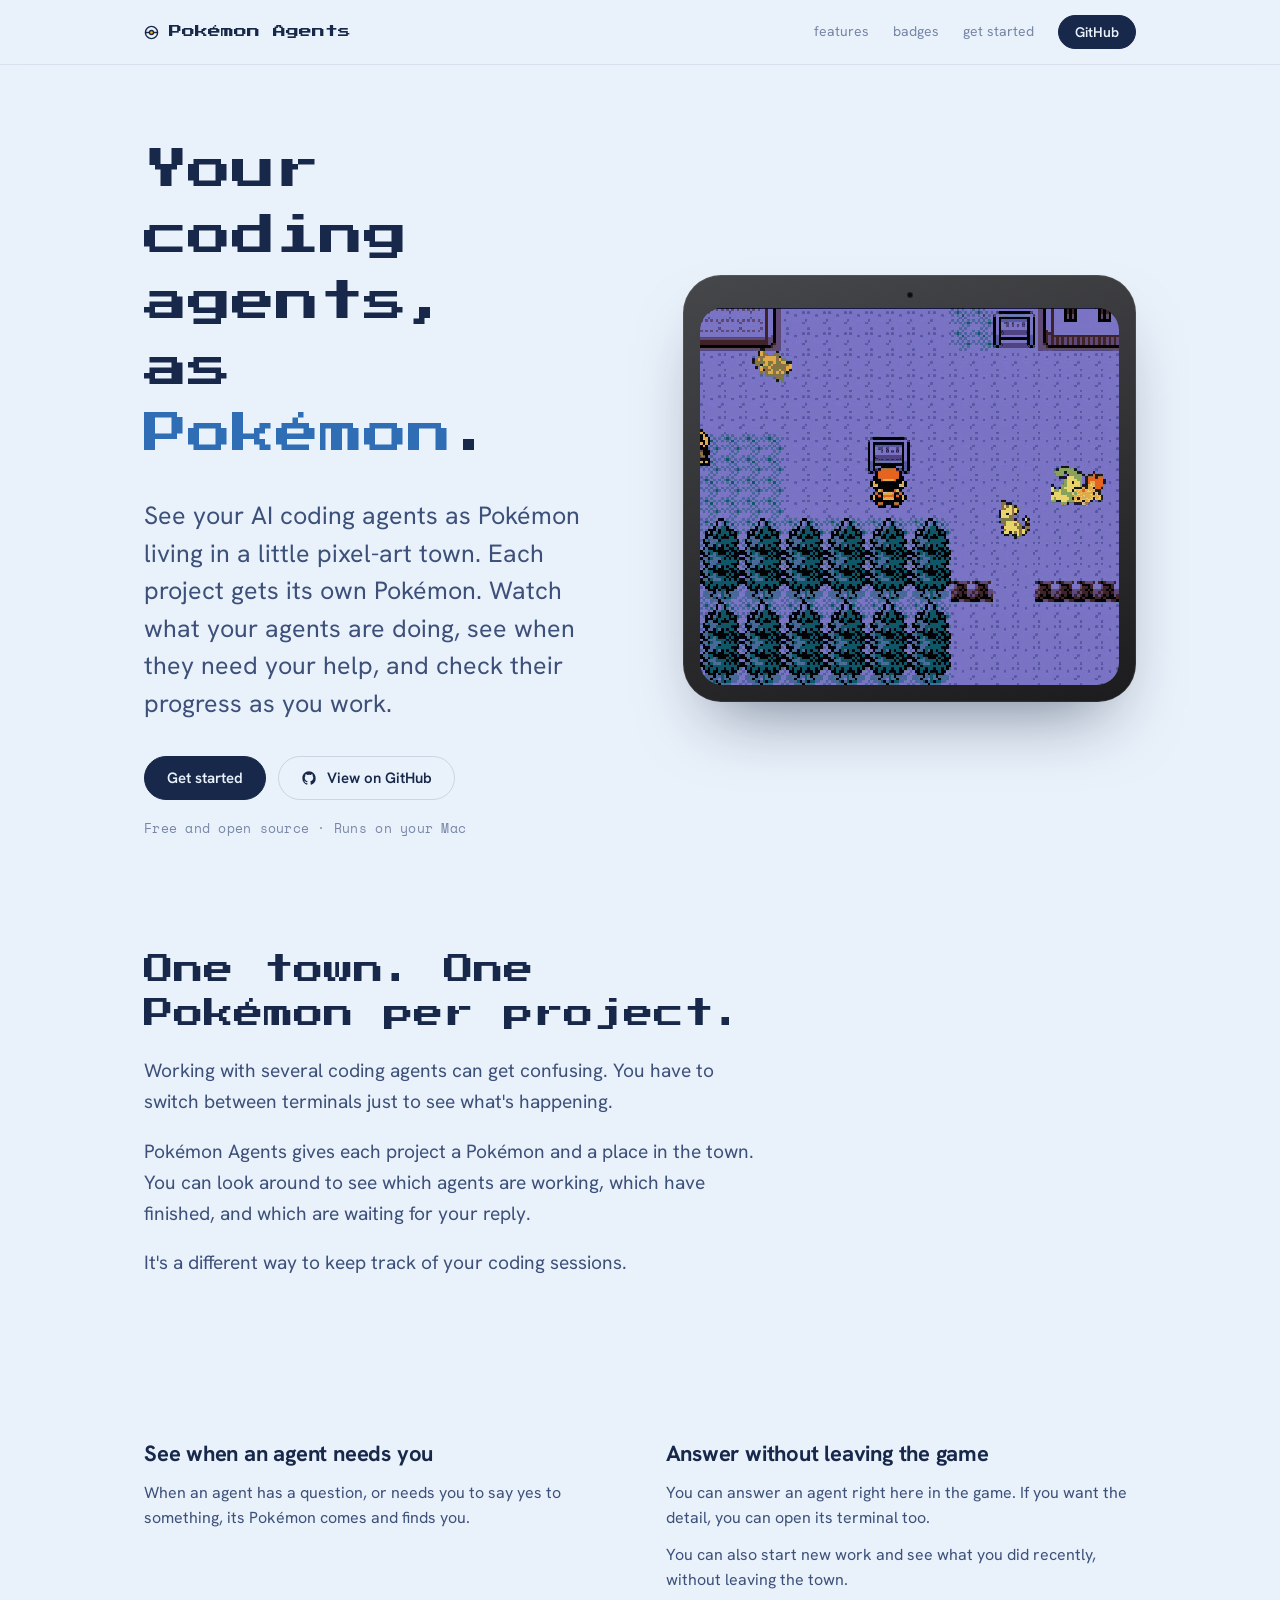
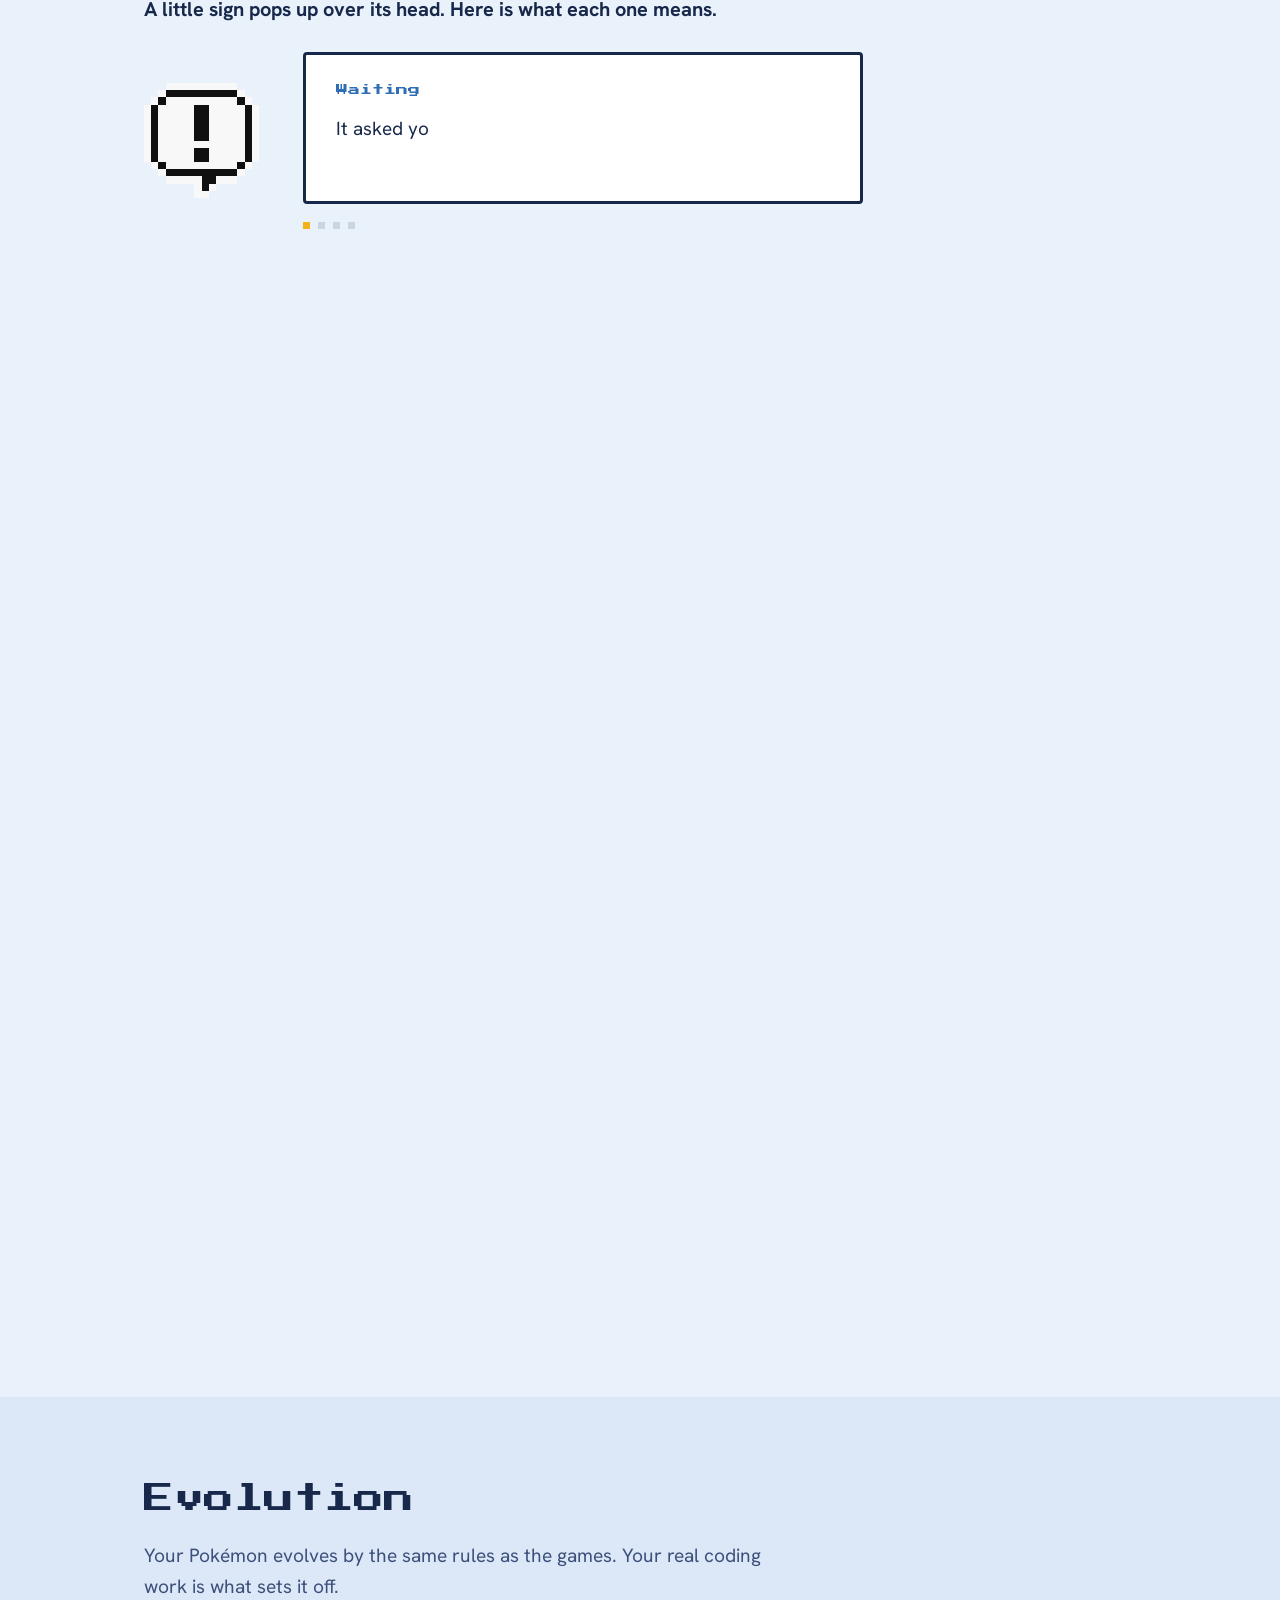
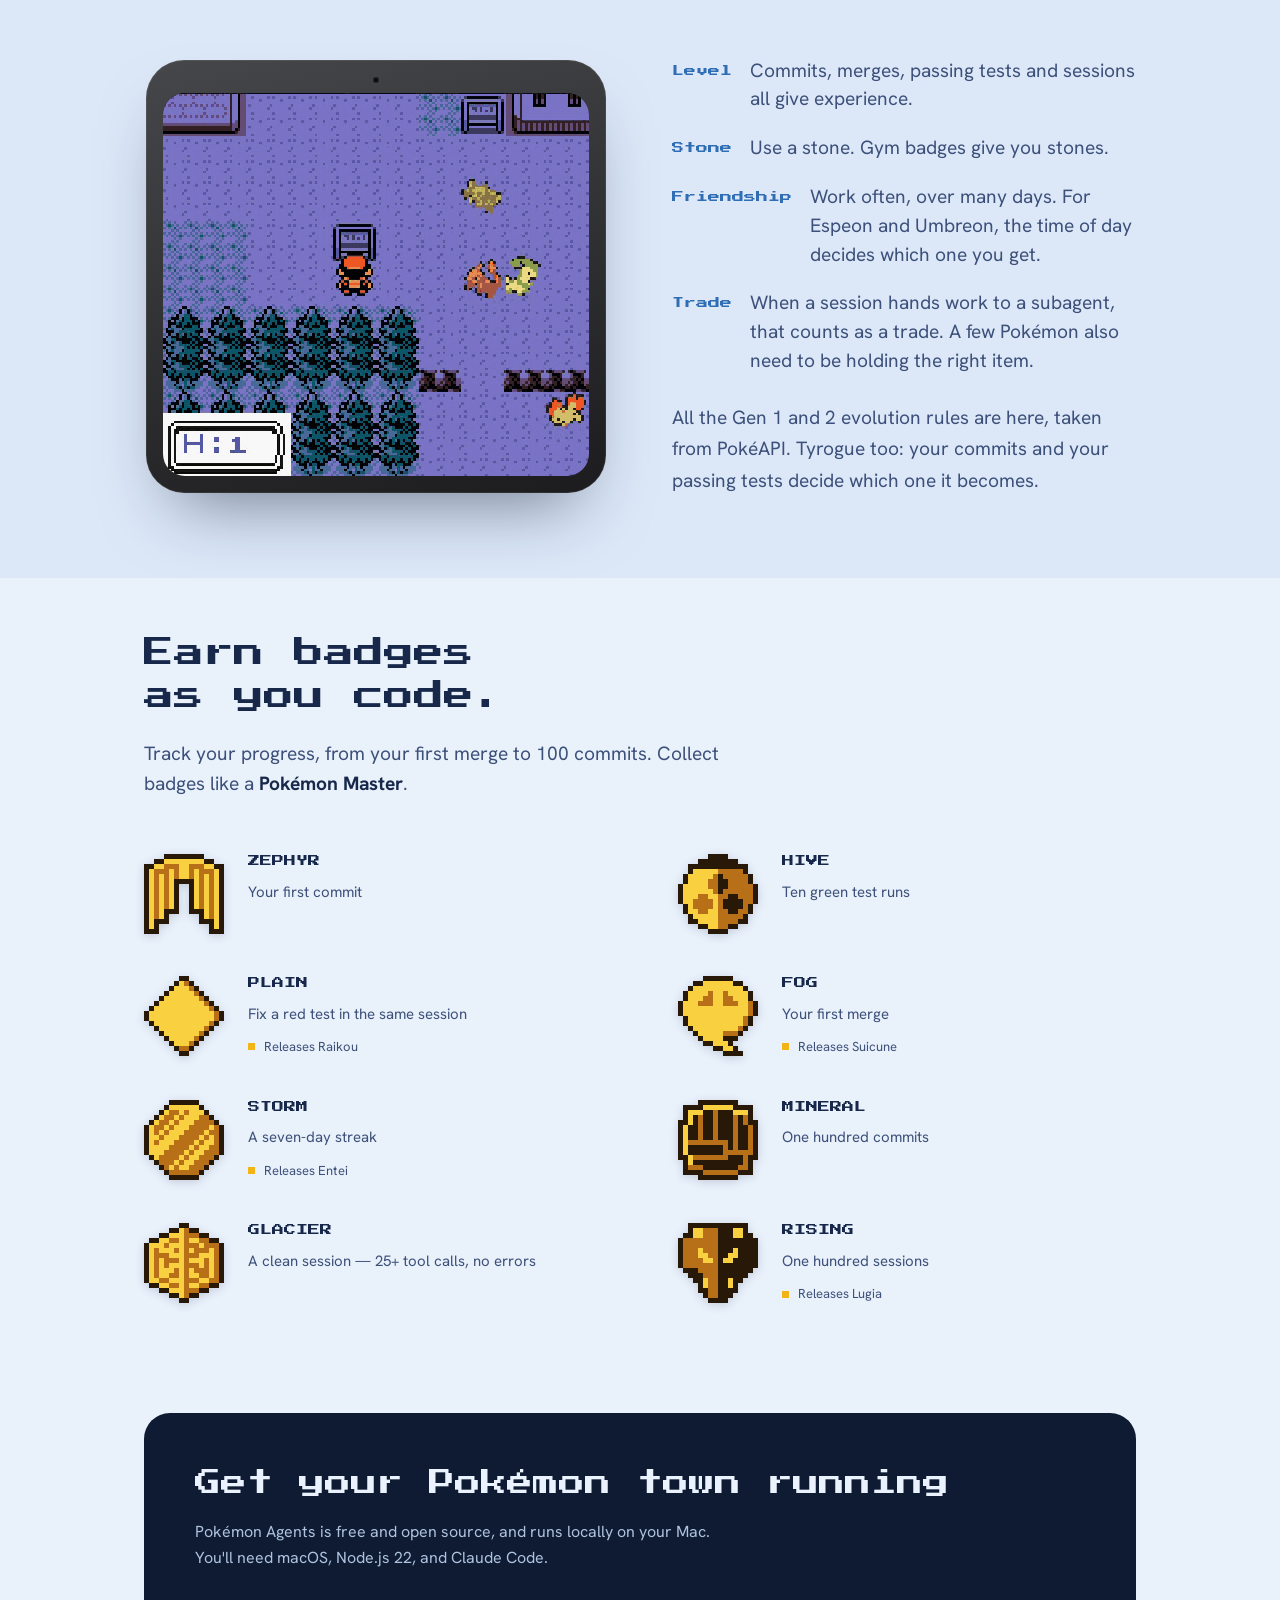
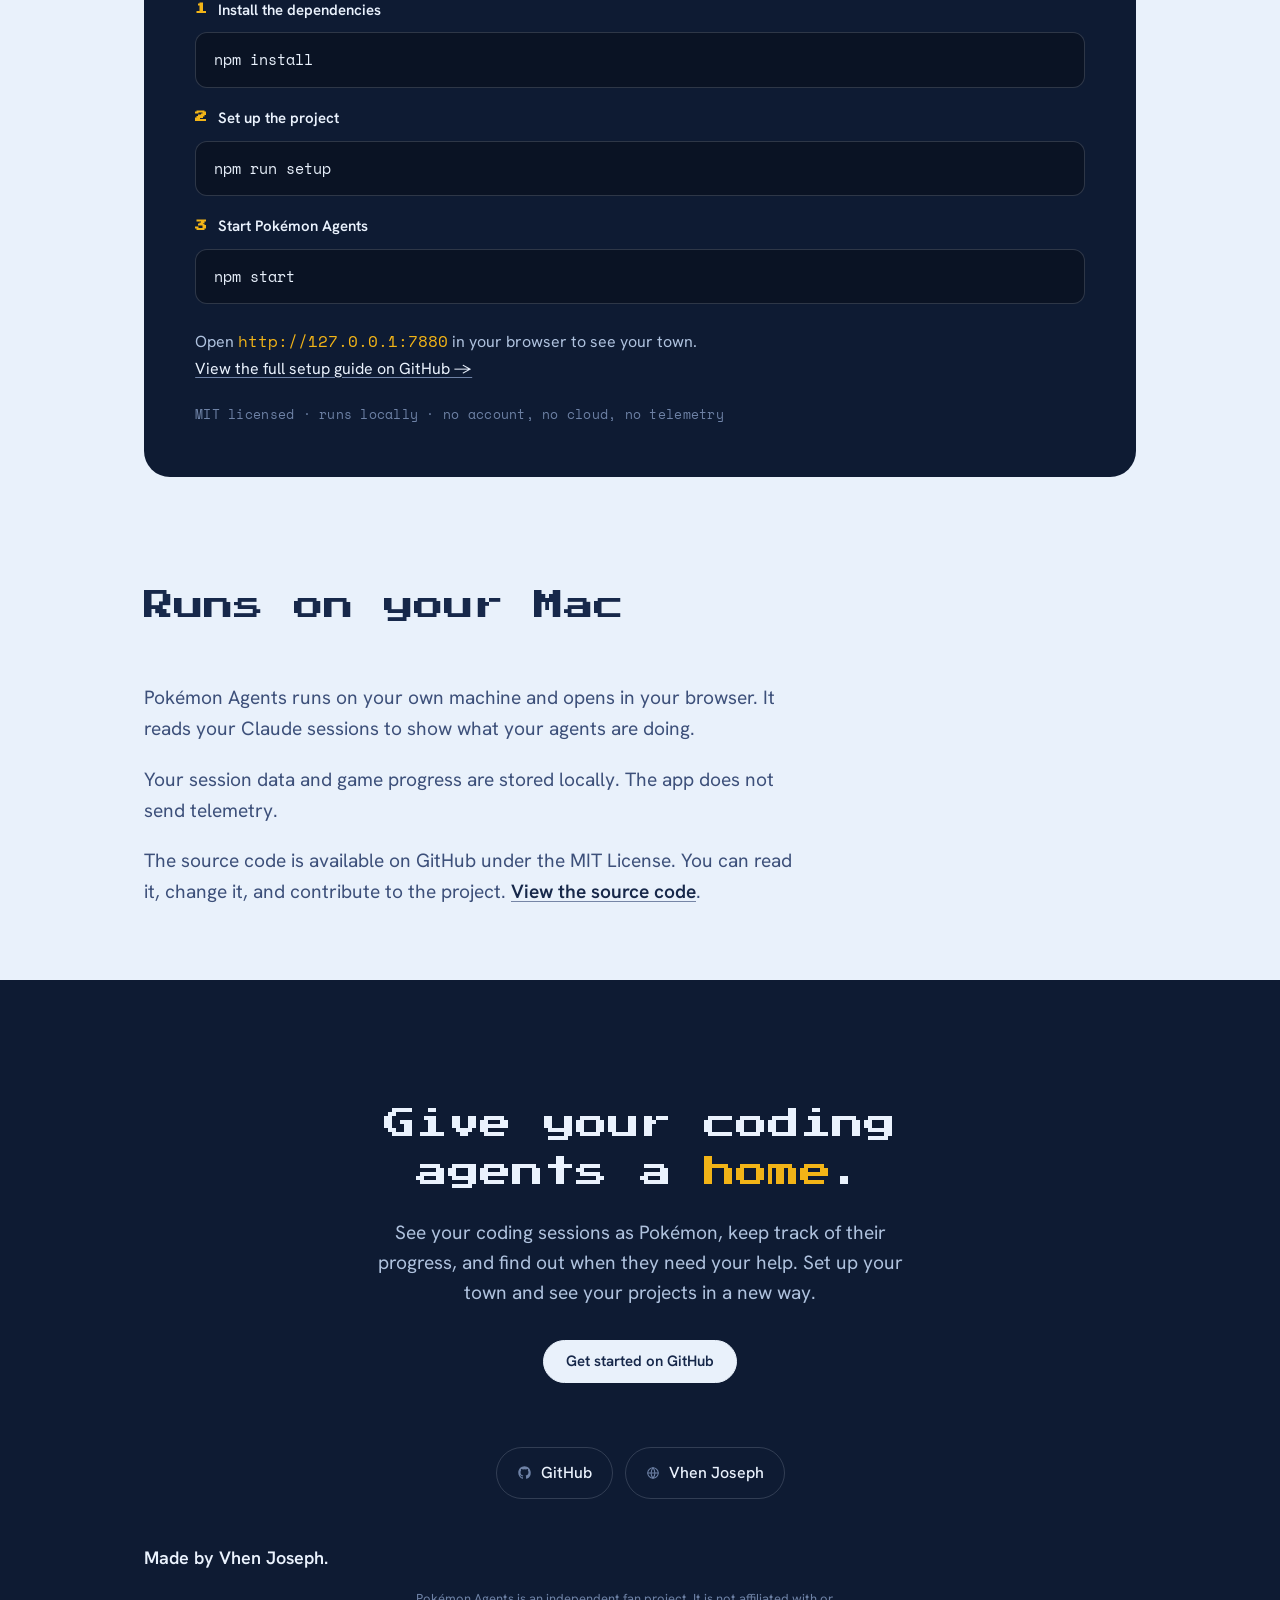
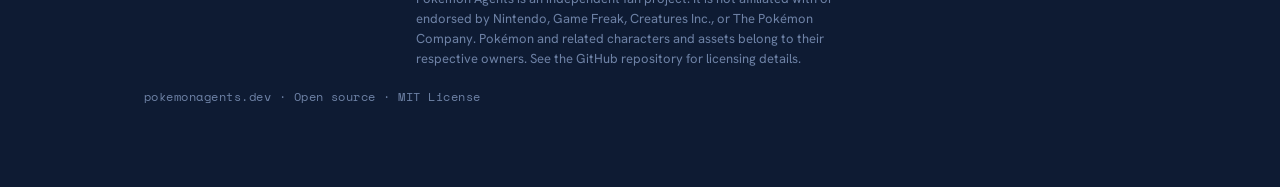
==== commit 7c72bfb8: "Even out the section spacing, plainer words in Evolution Three sections carried an inline padding-to" ====
--- a/index.html
+++ b/index.html
@@ -36,7 +36,7 @@
     --font-mono:'Space Mono',ui-monospace,'SF Mono',Menlo,monospace;
     --font-pixel:'Press Start 2P',ui-monospace,monospace;
     --text-h2:clamp(26px,4.2vw,44px); --text-lead:clamp(19px,2vw,25px); --text-body:clamp(17px,1.5vw,20px);
-    --gutter:clamp(22px,5vw,64px); --section-y:clamp(56px,9vw,104px); --content-max:1120px;
+    --gutter:clamp(22px,5vw,64px); --section-y:clamp(30px,4.6vw,54px); --content-max:1120px;
     --radius-pill:100px;
     --ease:cubic-bezier(.22,.61,.24,1);
     --shadow-cta:0 8px 18px -10px rgba(14,27,51,.22);
@@ -154,6 +154,7 @@
 
   /* progression band */
   .band { background:var(--wash); }
+  .band .sec { padding-top:calc(var(--section-y) * 1.5); padding-bottom:calc(var(--section-y) * 1.5); }
   .prog-list { list-style:none; display:grid; gap:14px; max-width:60ch; margin:4px 0 24px; }
   .prog-list li { position:relative; padding-left:26px; font-size:var(--text-body); line-height:1.5; color:var(--ink-2); }
   .prog-list li::before { content:""; position:absolute; left:2px; top:.52em; width:8px; height:8px; background:var(--gold); }
@@ -293,7 +294,7 @@
 
   <!-- 3. FEATURES -->
   <div class="wrap">
-    <section id="features" class="sec" style="padding-top:0">
+    <section id="features" class="sec">
       <div class="features">
         <div class="feat">
           <h3>See when an agent needs you</h3>
@@ -317,7 +318,7 @@
         </div>
         <div class="callout">
           <img src="assets/emote-bolt.png" width="38" height="38" alt="" />
-          <div><span class="cname">Working</span><span class="cwhy">Still working, with helper agents running too.</span></div>
+          <div><span class="cname">Working</span><span class="cwhy">Still working, with subagents running too.</span></div>
         </div>
         <div class="callout">
           <img src="assets/emote-sleep.png" width="38" height="38" alt="" />
@@ -351,7 +352,7 @@
       <section id="evolution" class="sec">
         <div class="sec-head">
           <h2>Evolution</h2>
-          <p class="support">Your Pokémon evolves by the same rules as the games. The difference is what sets it off: your real coding work.</p>
+          <p class="support">Your Pokémon evolves by the same rules as the games. Your real coding work is what sets it off.</p>
         </div>
         <div class="evo">
           <div class="evo-media">
@@ -364,11 +365,11 @@
             </div>
           </div>
           <div class="evo-ways">
-            <div class="evo-way"><span class="ew-name">Level</span><span class="ew-why">commits, merges, passing tests and sessions all add experience</span></div>
-            <div class="evo-way"><span class="ew-name">Stone</span><span class="ew-why">a stone you won from a gym badge, for the ones that need one</span></div>
-            <div class="evo-way"><span class="ew-name">Friendship</span><span class="ew-why">the days you show up, and the work you do. Day or night decides Espeon or Umbreon.</span></div>
-            <div class="evo-way"><span class="ew-name">Trade</span><span class="ew-why">a session passing work to a helper agent, holding an item if one is needed</span></div>
-            <p class="prog-close">Every Gen 1 and 2 evolution rule is in here, taken from Pok&eacute;API. Even Tyrogue, who picks its path from your commits against your passing tests.</p>
+            <div class="evo-way"><span class="ew-name">Level</span><span class="ew-why">Commits, merges, passing tests and sessions all give experience.</span></div>
+            <div class="evo-way"><span class="ew-name">Stone</span><span class="ew-why">Use a stone. Gym badges give you stones.</span></div>
+            <div class="evo-way"><span class="ew-name">Friendship</span><span class="ew-why">Work often, over many days. For Espeon and Umbreon, the time of day decides which one you get.</span></div>
+            <div class="evo-way"><span class="ew-name">Trade</span><span class="ew-why">When a session hands work to a subagent, that counts as a trade. A few Pok&eacute;mon also need to be holding the right item.</span></div>
+            <p class="prog-close">All the Gen 1 and 2 evolution rules are here, taken from Pok&eacute;API. Tyrogue too: your commits and your passing tests decide which one it becomes.</p>
           </div>
         </div>
       </section>
@@ -377,7 +378,7 @@
 
   <!-- 5. BADGES -->
   <div class="wrap">
-    <section id="badges" class="sec" style="padding-top:0">
+    <section id="badges" class="sec">
       <div class="sec-head">
         <h2>Earn badges as you code.</h2>
         <p class="support">Track your progress, from your first merge to 100 commits. Collect badges like a <b>Pokémon Master</b>.</p>
@@ -447,7 +448,7 @@
 
   <!-- 7. PRIVACY & OPEN SOURCE -->
   <div class="wrap">
-    <section id="privacy" class="sec" style="padding-top:0">
+    <section id="privacy" class="sec">
       <div class="sec-head">
         <h2>Runs on your Mac</h2>
       </div>
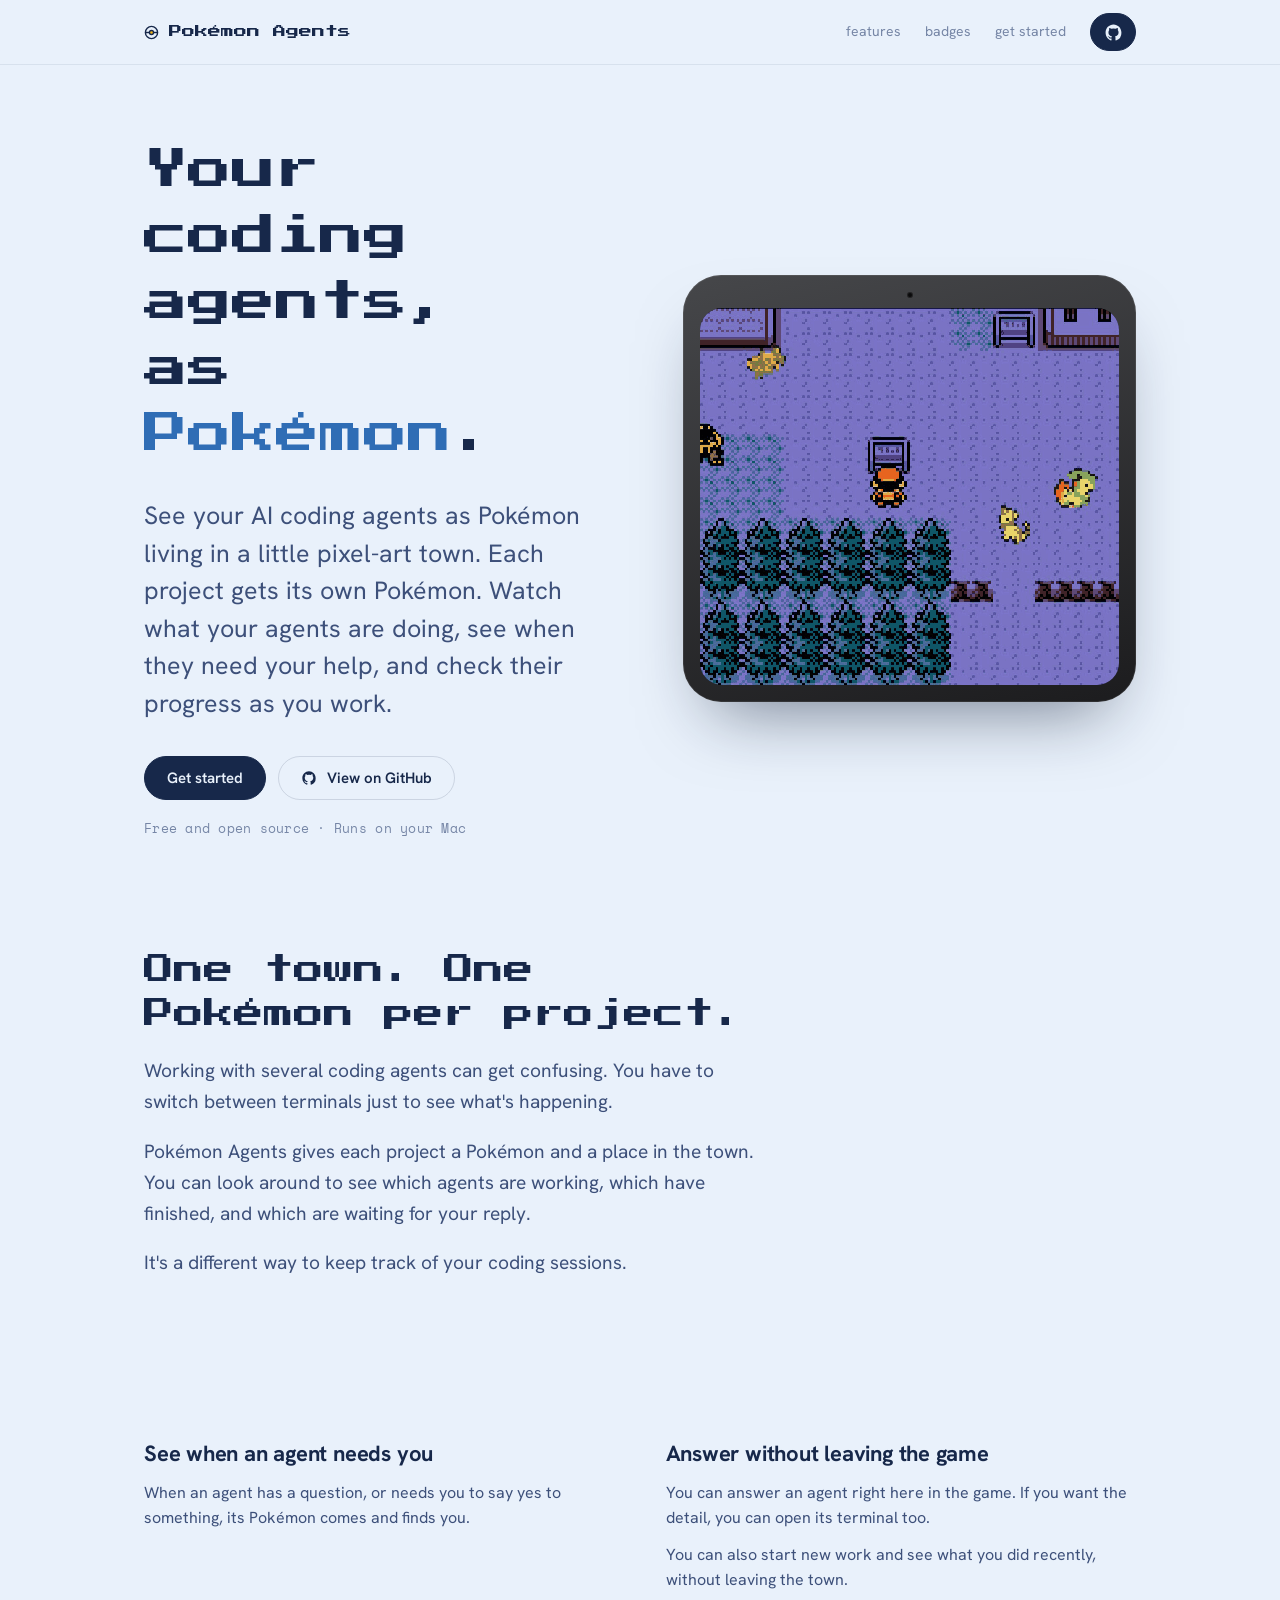
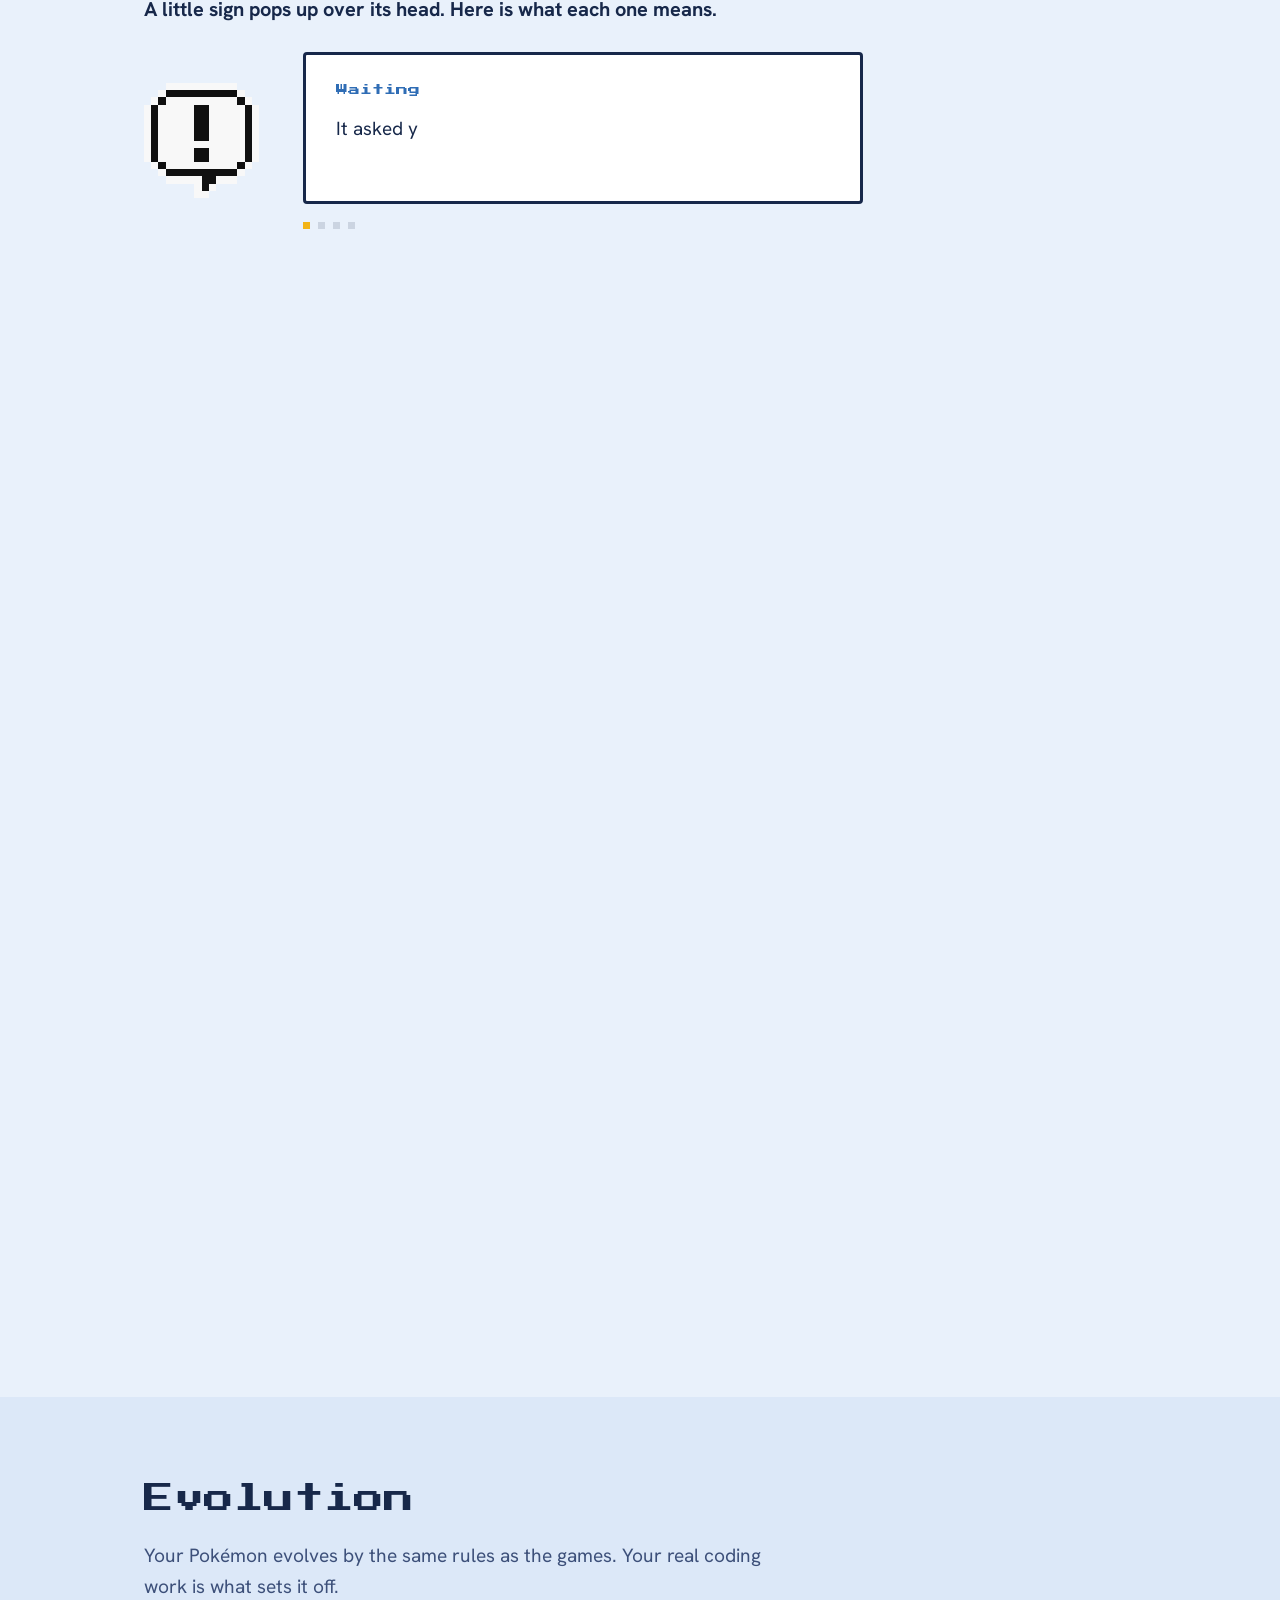
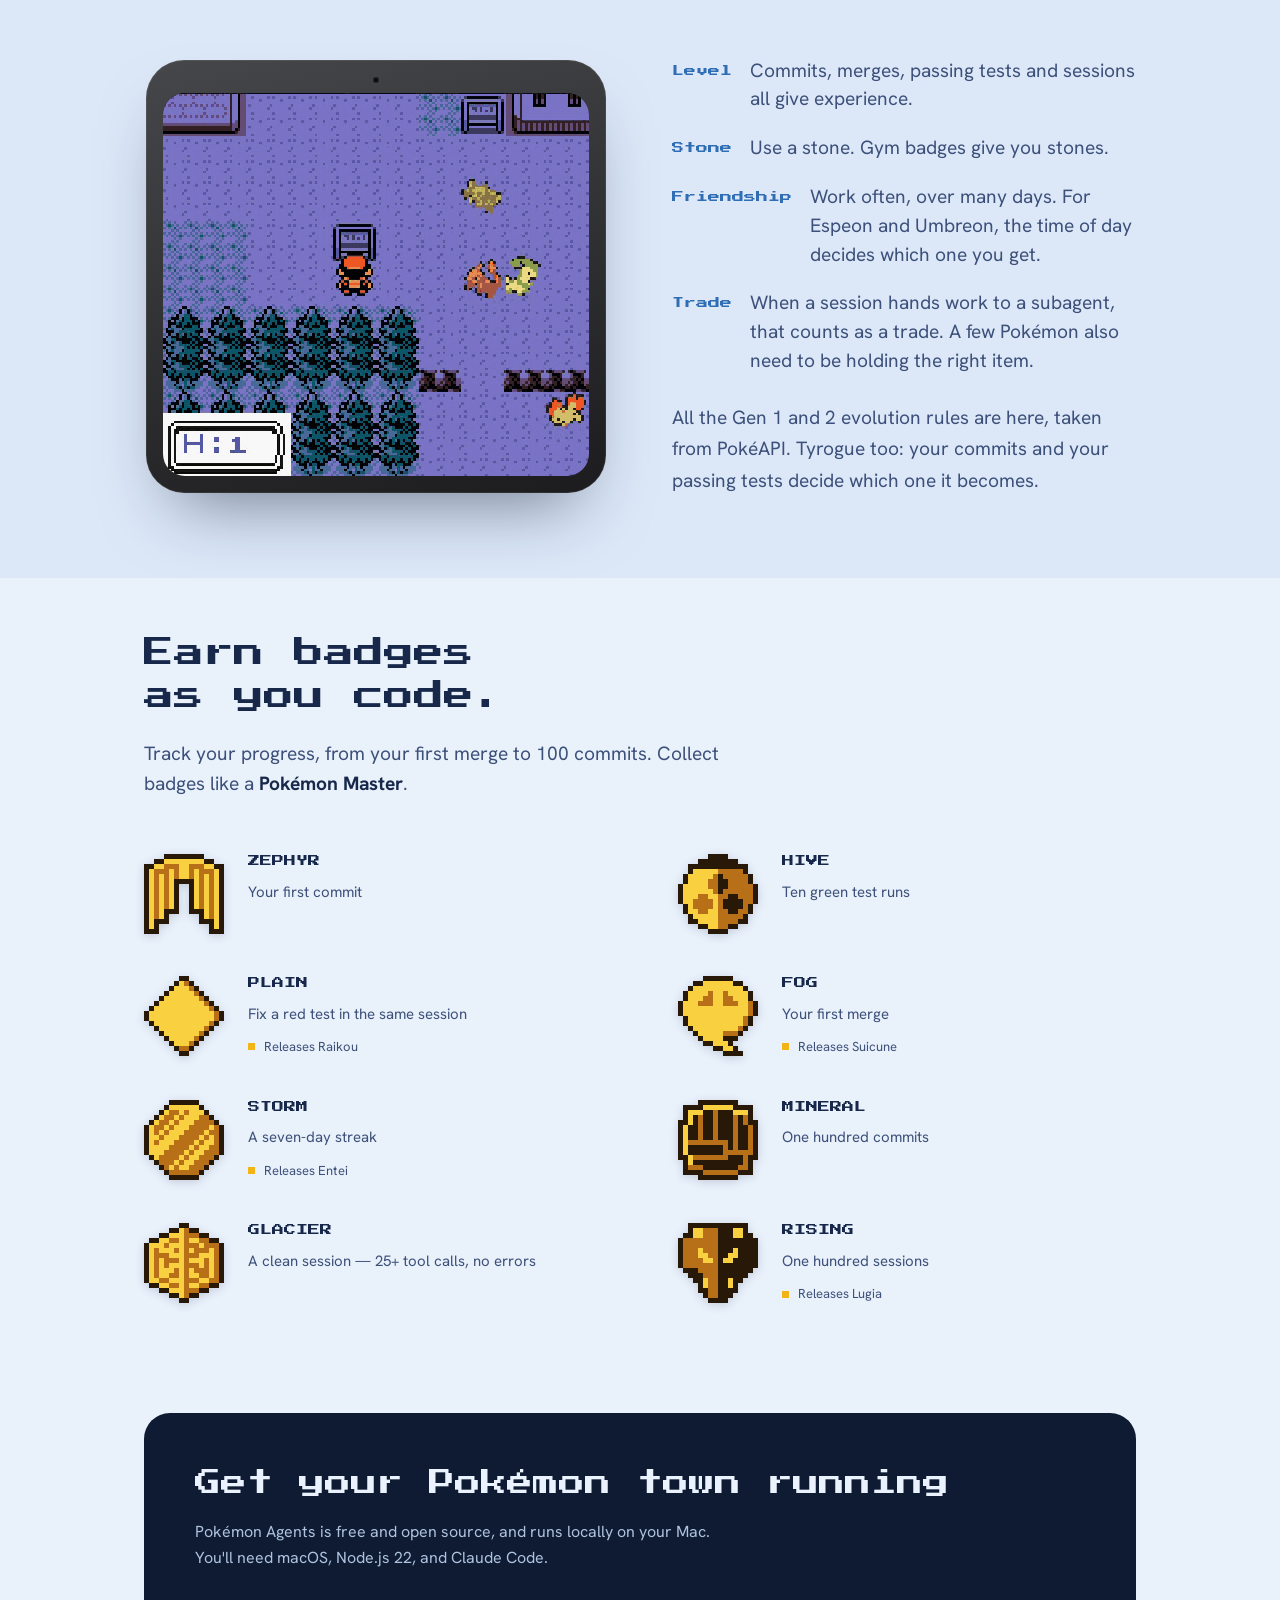
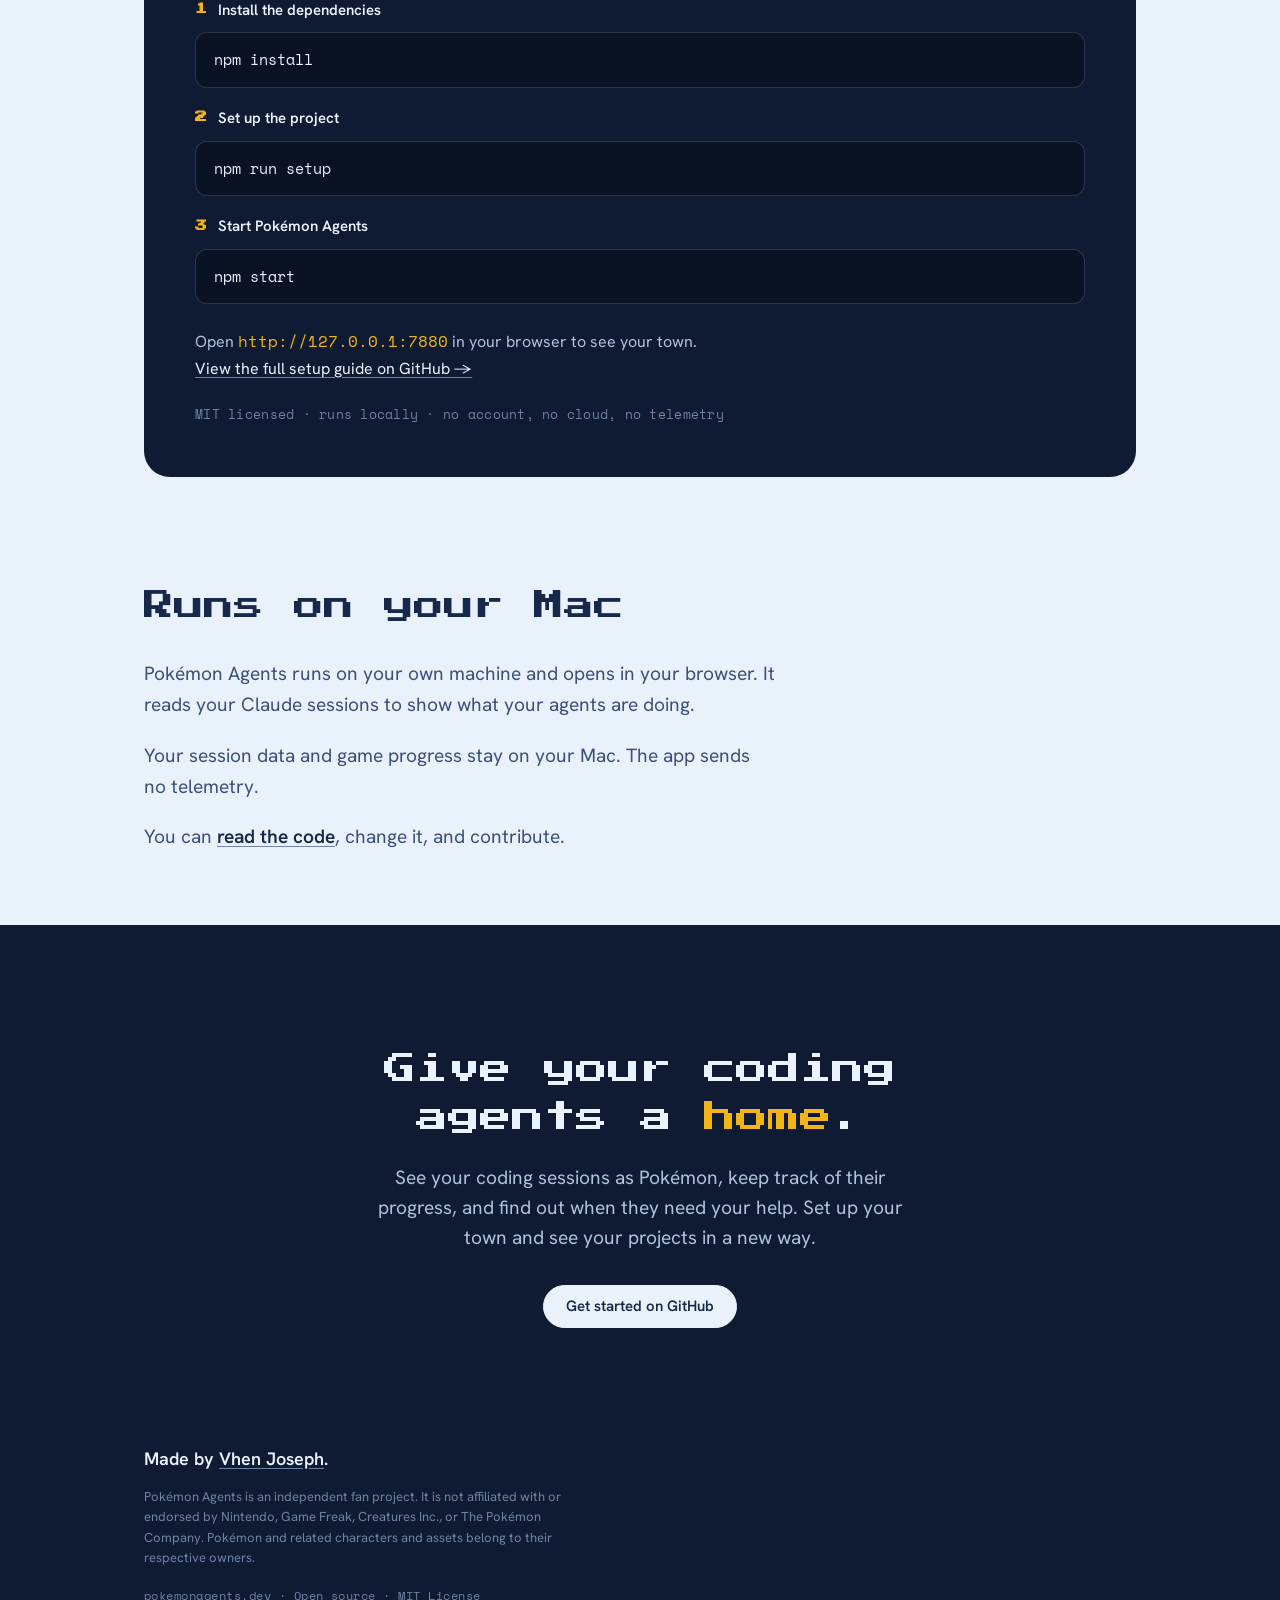
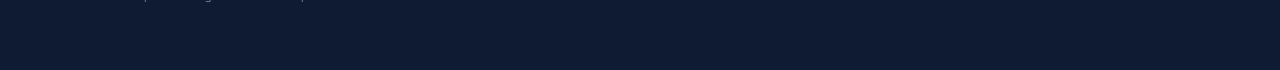
==== commit 1c7cd91a: "Cut the repeated links, logo-only masthead, tidier footer Redundancy. In the last two screens GitHub" ====
--- a/index.html
+++ b/index.html
@@ -62,6 +62,11 @@
   .mast-link::after { content:""; position:absolute; left:0; bottom:0; width:100%; height:1.5px; background:var(--accent); transform:scaleX(0); transform-origin:left; transition:transform .25s var(--ease); }
   .mast-link:hover { color:var(--ink); }
   .mast-link:hover::after { transform:scaleX(1); }
+  /* logo only: a square target, so it reads as an icon rather than a clipped button */
+  .mast-gh { padding:0; width:38px; height:38px; display:inline-flex; align-items:center; justify-content:center; }
+  /* .btn is a flex container, and the svg collapsed to 0 width as a flex item
+     despite its width attribute, so the size is pinned and shrinking disabled */
+  .mast-gh svg { width:19px; height:19px; flex:none; }
 
   /* buttons */
   .btn { display:inline-flex; align-items:center; gap:10px; padding:13px 22px; font-family:var(--font-sans); font-size:15px; font-weight:600; line-height:1; white-space:nowrap; border-radius:var(--radius-pill); cursor:pointer; border:1px solid var(--ink); transition:transform .4s var(--ease), background .3s var(--ease), color .3s var(--ease), border-color .3s var(--ease), box-shadow .4s var(--ease); }
@@ -92,6 +97,8 @@
 
   /* section heads */
   .sec-head { max-width:62ch; margin-bottom:clamp(34px,5vw,54px); }
+  /* a heading on its own does not need the room a heading + support line does */
+  .sec-head:not(:has(.support)) { margin-bottom:clamp(20px,2.6vw,30px); }
   .sec-head.center { margin-left:auto; margin-right:auto; text-align:center; }
   .sec-head h2 { font-family:var(--font-pixel); font-weight:400; font-size:clamp(20px,2.7vw,30px); line-height:1.45; letter-spacing:0; color:var(--ink); margin:0; }
   .sec-head .support { font-size:var(--text-body); color:var(--ink-2); line-height:1.6; margin-top:20px; max-width:58ch; }
@@ -209,14 +216,10 @@
   .final h2 em { font-style:normal; color:var(--gold); }
   .final p { color:var(--contrast-body); font-size:var(--text-body); line-height:1.55; max-width:52ch; margin:22px auto 32px; }
   .footer { background:var(--contrast-bg); color:var(--contrast-ink); }
-  .footer-in { max-width:var(--content-max); margin:0 auto; padding:0 var(--gutter) clamp(50px,7vw,80px); }
-  .link-pills { display:flex; flex-wrap:wrap; justify-content:center; gap:12px; margin-bottom:44px; }
-  .link-pill { display:inline-flex; align-items:center; gap:9px; font-family:var(--font-sans); font-size:16px; font-weight:500; padding:12px 20px; border-radius:var(--radius-pill); border:1px solid var(--contrast-line); color:var(--contrast-ink); transition:background .2s var(--ease), color .2s var(--ease); }
-  .link-pill svg { color:var(--contrast-muted); transition:color .2s var(--ease); }
-  .link-pill:hover { background:var(--contrast-ink); color:var(--contrast-bg); }
-  .link-pill:hover svg { color:var(--contrast-bg); }
-  .foot-made { font-weight:600; color:var(--contrast-ink); margin-bottom:16px; }
-  .disclaimer { font-size:13px; line-height:1.55; color:var(--contrast-muted); max-width:64ch; margin:0 auto 10px; }
+  .footer-in { max-width:var(--content-max); margin:0 auto; padding:clamp(34px,4.5vw,52px) var(--gutter) clamp(44px,6vw,64px); }
+  .foot-made { font-weight:600; color:var(--contrast-ink); margin-bottom:14px; }
+  .foot-made a { color:var(--contrast-ink); text-decoration:underline; text-underline-offset:3px; text-decoration-color:var(--contrast-muted); }
+  .disclaimer { font-size:13px; line-height:1.55; color:var(--contrast-muted); max-width:64ch; margin:0 0 10px; }
   .colophon { margin-top:18px; font-family:var(--font-mono); font-size:12px; color:var(--contrast-muted); letter-spacing:.04em; }
 
   @media (max-width:820px) { .features { grid-template-columns:1fr; } }
@@ -248,7 +251,7 @@
       <a href="#features" class="mast-link">features</a>
       <a href="#badges" class="mast-link">badges</a>
       <a href="#start" class="mast-link">get started</a>
-      <a class="btn btn-primary" href="https://github.com/techykamatis/pokemon-agents" target="_blank" rel="noopener" style="padding:9px 16px;font-size:14px">GitHub</a>
+      <a class="btn btn-primary mast-gh" href="https://github.com/techykamatis/pokemon-agents" target="_blank" rel="noopener" aria-label="Pokémon Agents on GitHub" title="GitHub"><svg viewBox="0 0 24 24" width="19" height="19" fill="currentColor" aria-hidden="true"><path d="M12 2C6.48 2 2 6.58 2 12.25c0 4.53 2.87 8.37 6.84 9.73.5.1.68-.22.68-.49l-.01-1.9c-2.78.62-3.37-1.2-3.37-1.2-.46-1.18-1.11-1.5-1.11-1.5-.9-.63.07-.62.07-.62 1 .07 1.53 1.05 1.53 1.05.9 1.56 2.35 1.11 2.92.85.09-.66.35-1.11.63-1.37-2.22-.26-4.55-1.14-4.55-5.06 0-1.12.39-2.03 1.03-2.75-.1-.26-.45-1.3.1-2.7 0 0 .84-.28 2.75 1.05a9.36 9.36 0 0 1 5 0c1.91-1.33 2.75-1.05 2.75-1.05.55 1.4.2 2.44.1 2.7.64.72 1.03 1.63 1.03 2.75 0 3.93-2.34 4.81-4.57 5.06.36.31.68.94.68 1.9l-.01 2.81c0 .27.18.6.69.49A10.02 10.02 0 0 0 22 12.25C22 6.58 17.52 2 12 2z"/></svg></a>
     </nav>
   </div>
 </header>
@@ -454,8 +457,8 @@
       </div>
       <div class="prose">
         <p>Pokémon Agents runs on your own machine and opens in your browser. It reads your Claude sessions to show what your agents are doing.</p>
-        <p>Your session data and game progress are stored locally. The app does not send telemetry.</p>
-        <p>The source code is available on GitHub under the MIT License. You can read it, change it, and contribute to the project. <a class="u" href="https://github.com/techykamatis/pokemon-agents" target="_blank" rel="noopener">View the source code</a>.</p>
+        <p>Your session data and game progress stay on your Mac. The app sends no telemetry.</p>
+        <p>You can <a class="u" href="https://github.com/techykamatis/pokemon-agents" target="_blank" rel="noopener">read the code</a>, change it, and contribute.</p>
       </div>
     </section>
   </div>
@@ -471,12 +474,8 @@
 <!-- 9. FOOTER -->
 <footer class="footer">
   <div class="footer-in">
-    <div class="link-pills">
-      <a class="link-pill" href="https://github.com/techykamatis/pokemon-agents" target="_blank" rel="noopener"><svg viewBox="0 0 24 24" width="15" height="15" fill="currentColor"><path d="M12 2C6.48 2 2 6.58 2 12.25c0 4.53 2.87 8.37 6.84 9.73.5.1.68-.22.68-.49l-.01-1.9c-2.78.62-3.37-1.2-3.37-1.2-.46-1.18-1.11-1.5-1.11-1.5-.9-.63.07-.62.07-.62 1 .07 1.53 1.05 1.53 1.05.9 1.56 2.35 1.11 2.92.85.09-.66.35-1.11.63-1.37-2.22-.26-4.55-1.14-4.55-5.06 0-1.12.39-2.03 1.03-2.75-.1-.26-.45-1.3.1-2.7 0 0 .84-.28 2.75 1.05a9.36 9.36 0 0 1 5 0c1.91-1.33 2.75-1.05 2.75-1.05.55 1.4.2 2.44.1 2.7.64.72 1.03 1.63 1.03 2.75 0 3.93-2.34 4.81-4.57 5.06.36.31.68.94.68 1.9l-.01 2.81c0 .27.18.6.69.49A10.02 10.02 0 0 0 22 12.25C22 6.58 17.52 2 12 2z"/></svg>GitHub</a>
-      <a class="link-pill" href="https://vhenjoseph.com" target="_blank" rel="noopener"><svg viewBox="0 0 24 24" width="14" height="14" fill="none" stroke="currentColor" stroke-width="1.8" stroke-linecap="round" stroke-linejoin="round"><circle cx="12" cy="12" r="9"/><path d="M3 12h18M12 3a15 15 0 0 1 0 18M12 3a15 15 0 0 0 0 18"/></svg>Vhen Joseph</a>
-    </div>
-    <p class="foot-made">Made by Vhen Joseph.</p>
-    <p class="disclaimer">Pokémon Agents is an independent fan project. It is not affiliated with or endorsed by Nintendo, Game Freak, Creatures Inc., or The Pokémon Company. Pokémon and related characters and assets belong to their respective owners. See the GitHub repository for licensing details.</p>
+    <p class="foot-made">Made by <a href="https://vhenjoseph.com" target="_blank" rel="noopener">Vhen Joseph</a>.</p>
+    <p class="disclaimer">Pokémon Agents is an independent fan project. It is not affiliated with or endorsed by Nintendo, Game Freak, Creatures Inc., or The Pokémon Company. Pokémon and related characters and assets belong to their respective owners.</p>
     <div class="colophon">pokemonagents.dev · Open source · MIT License</div>
   </div>
 </footer>
